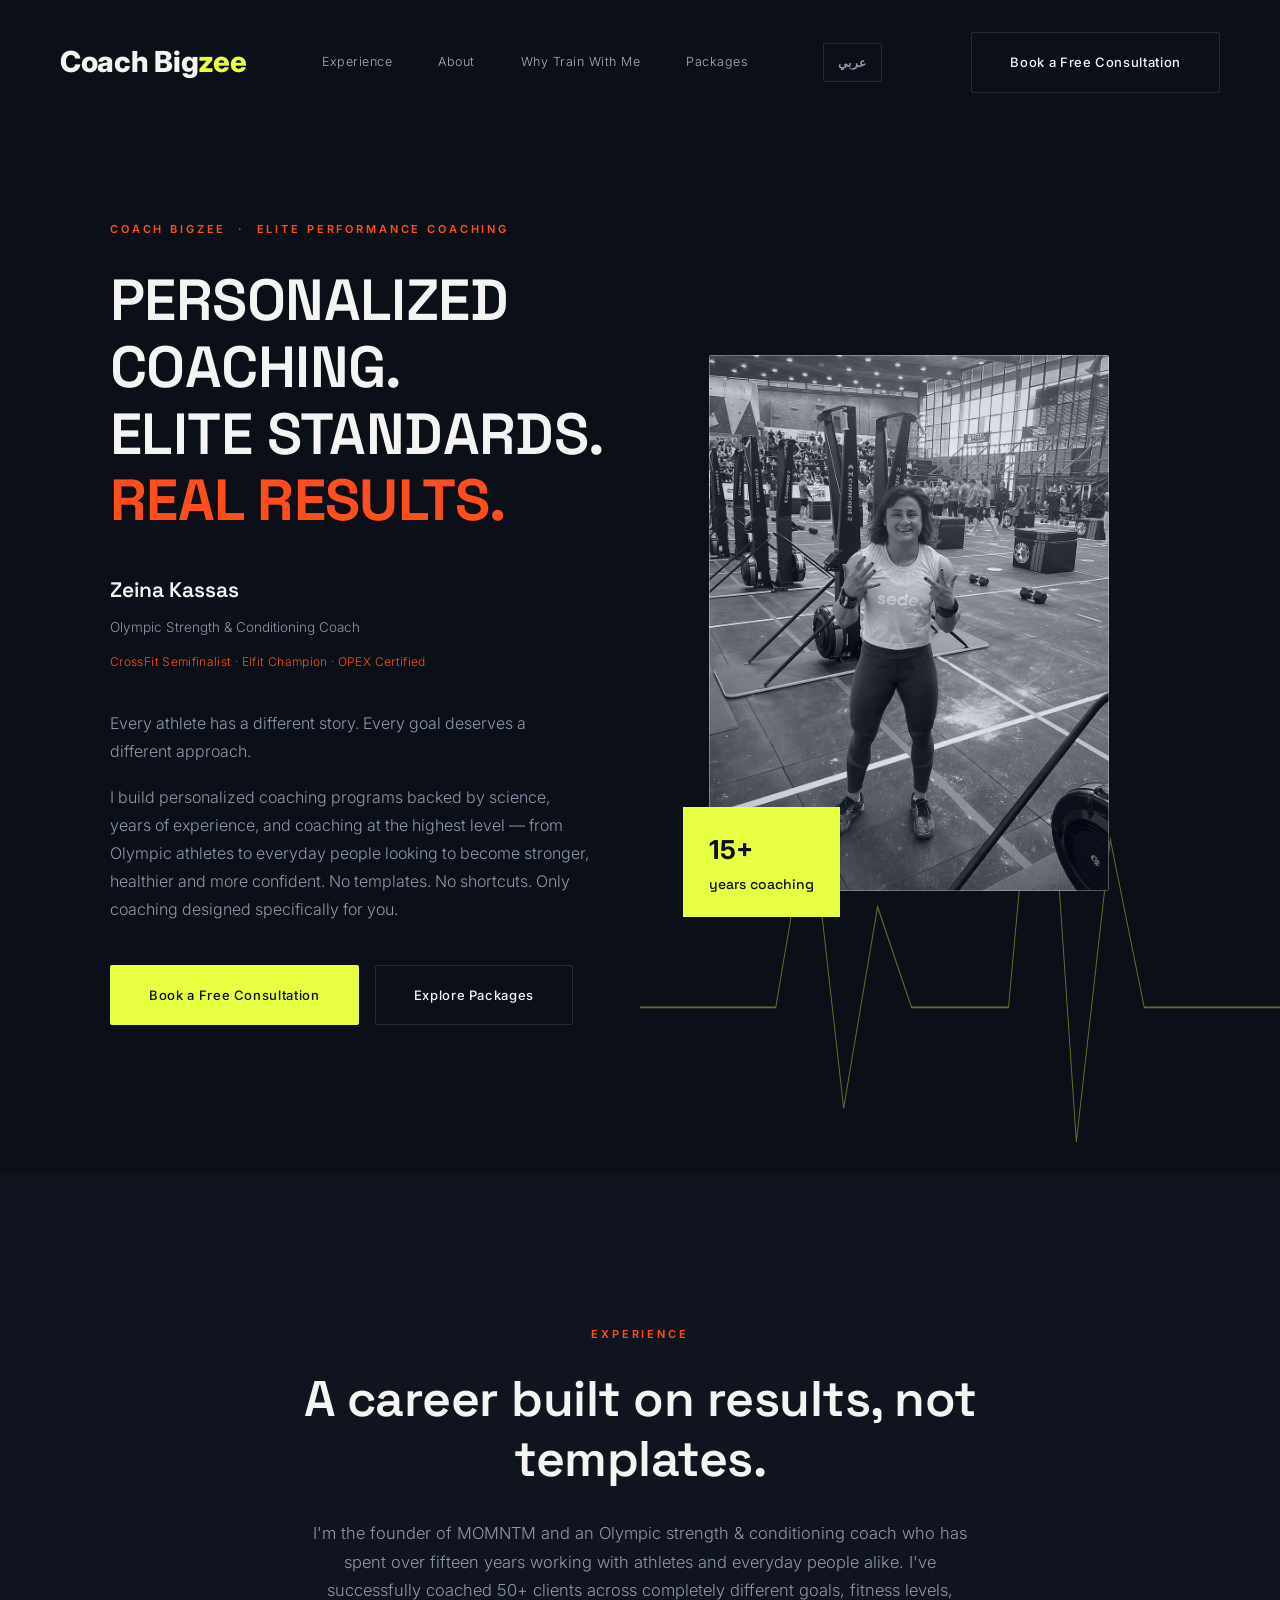
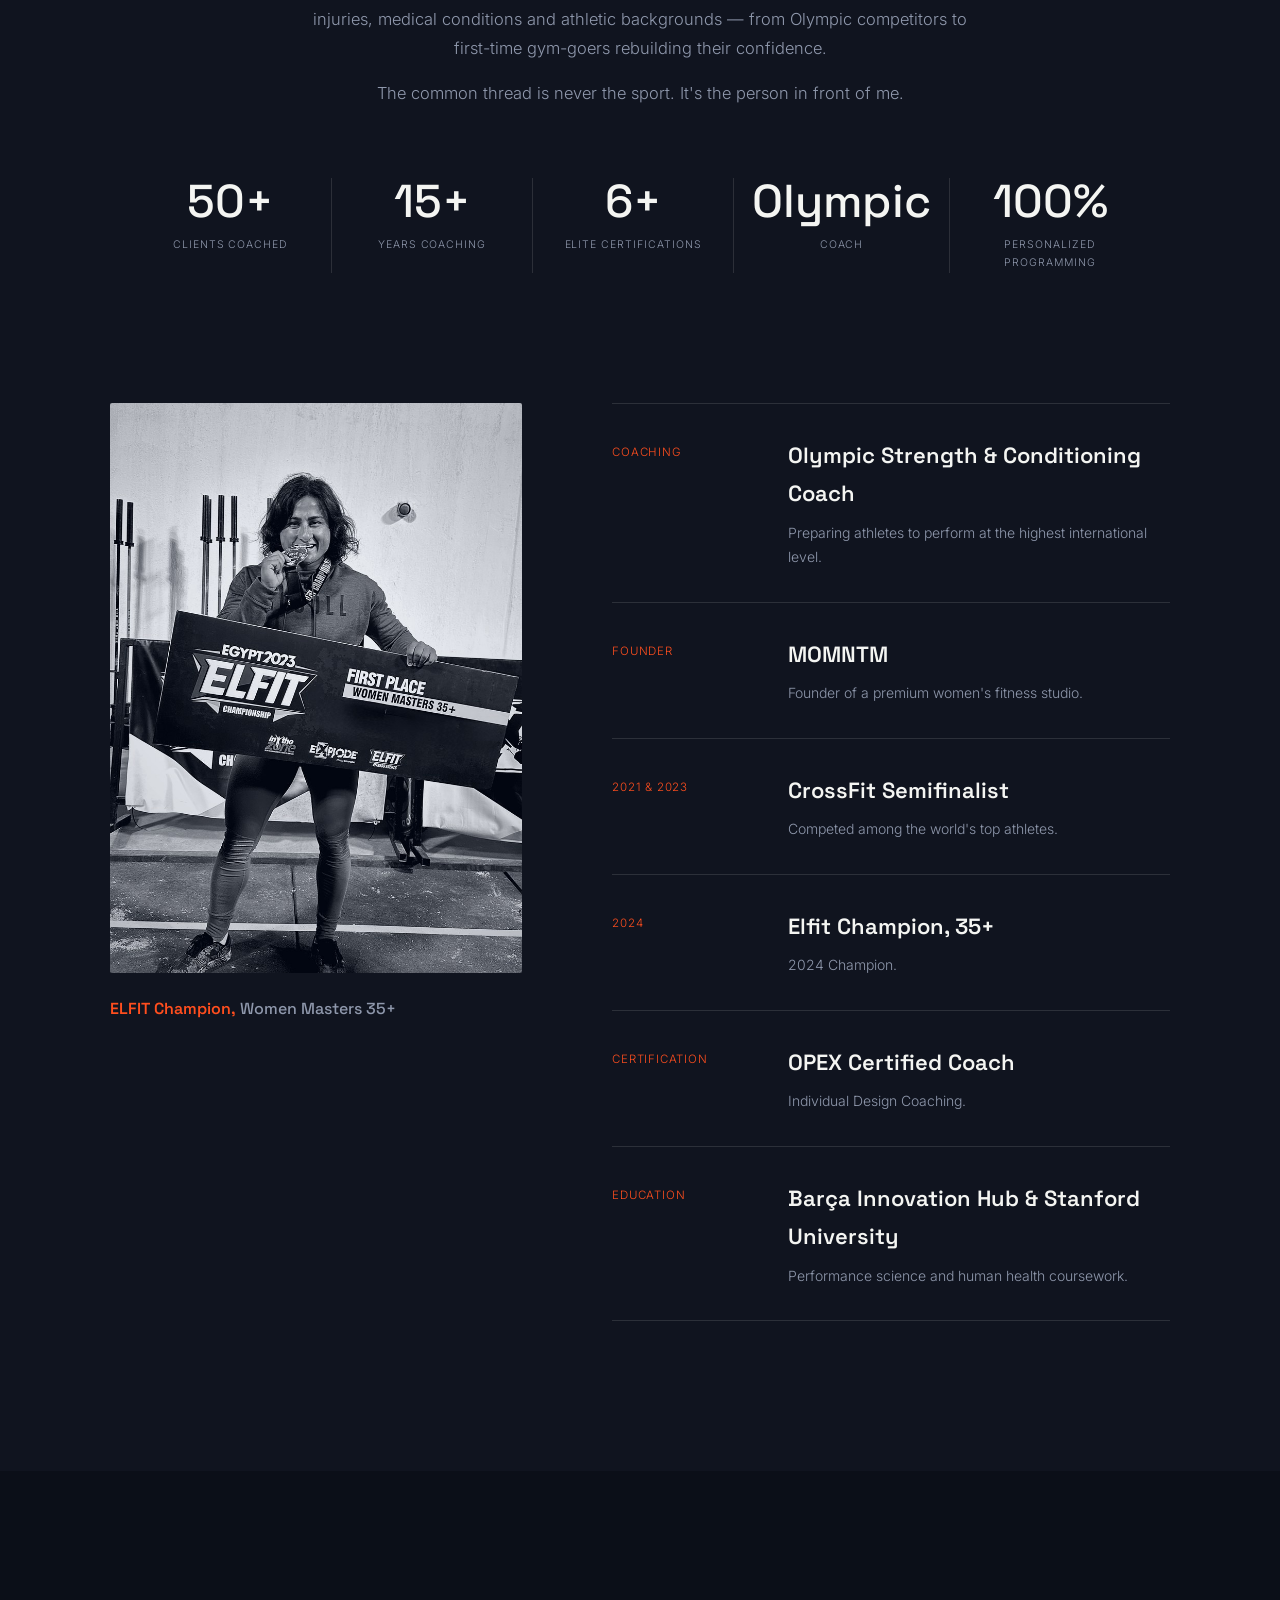
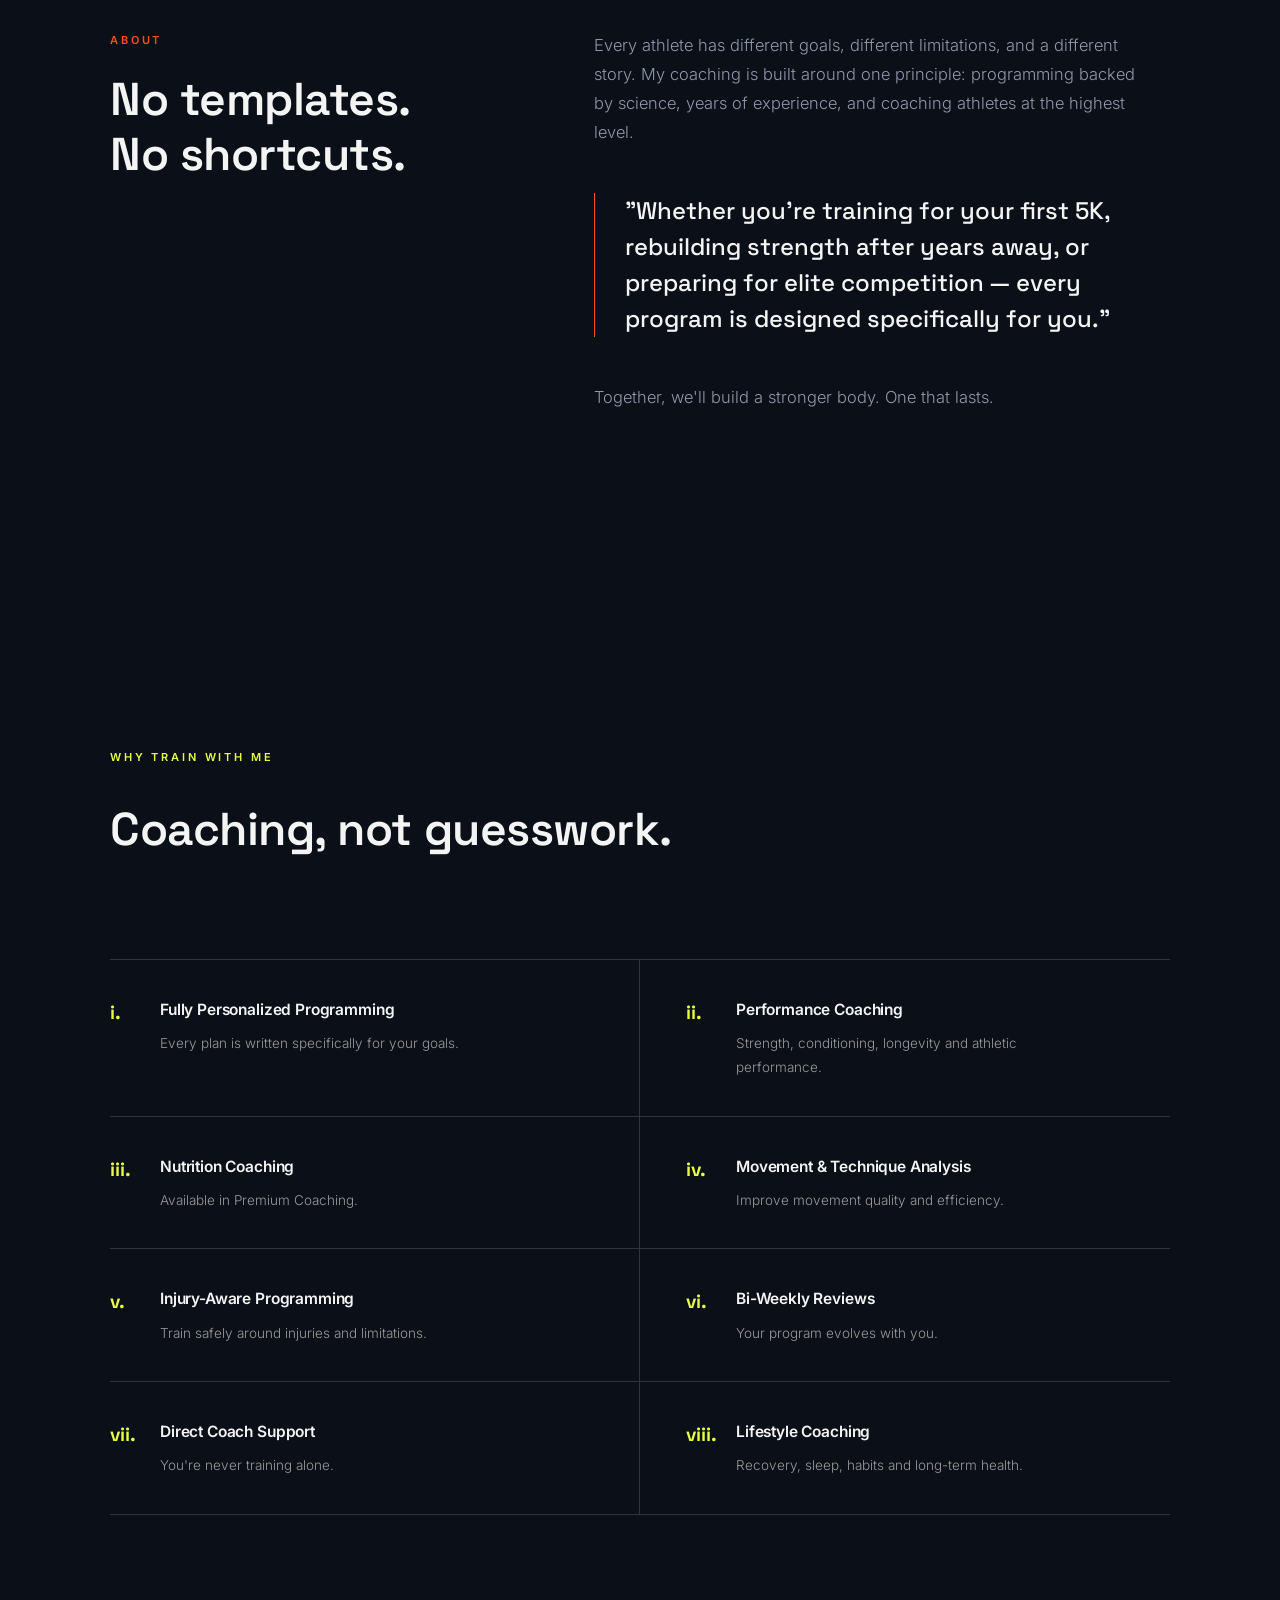
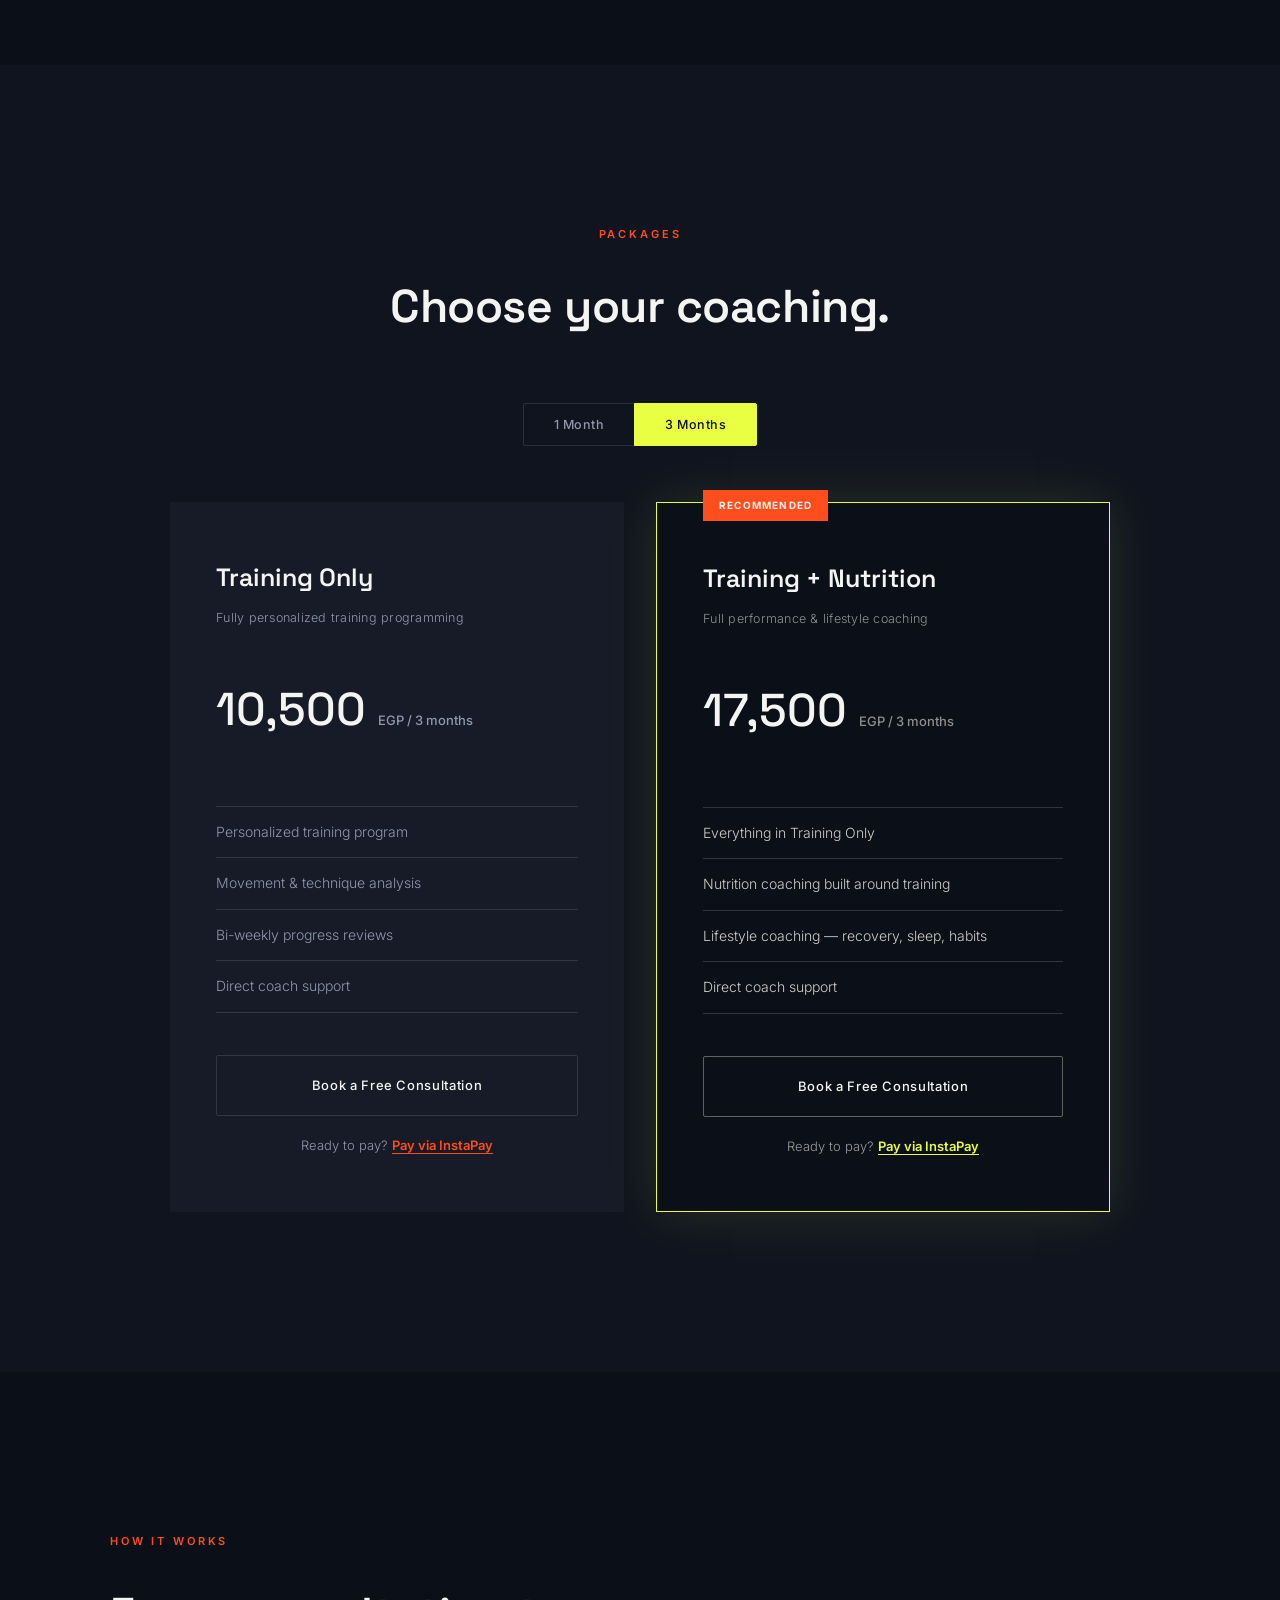
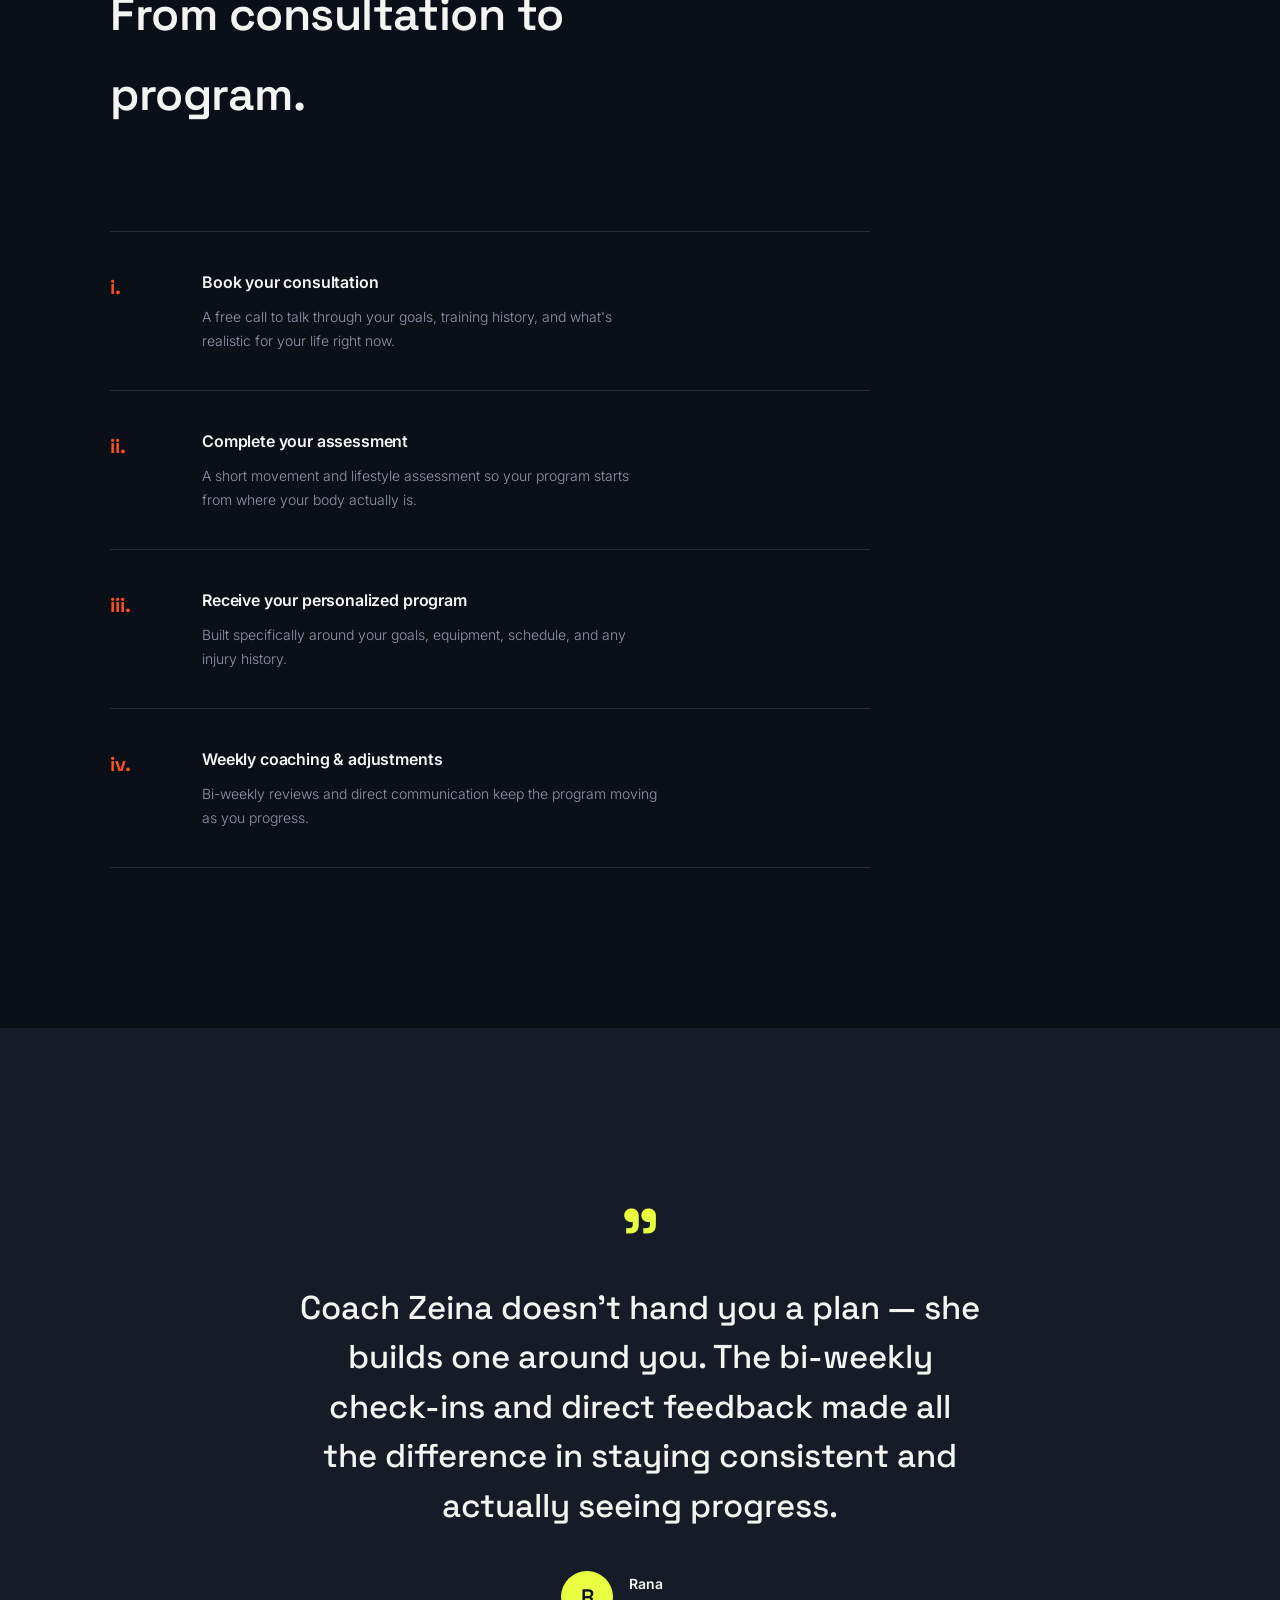
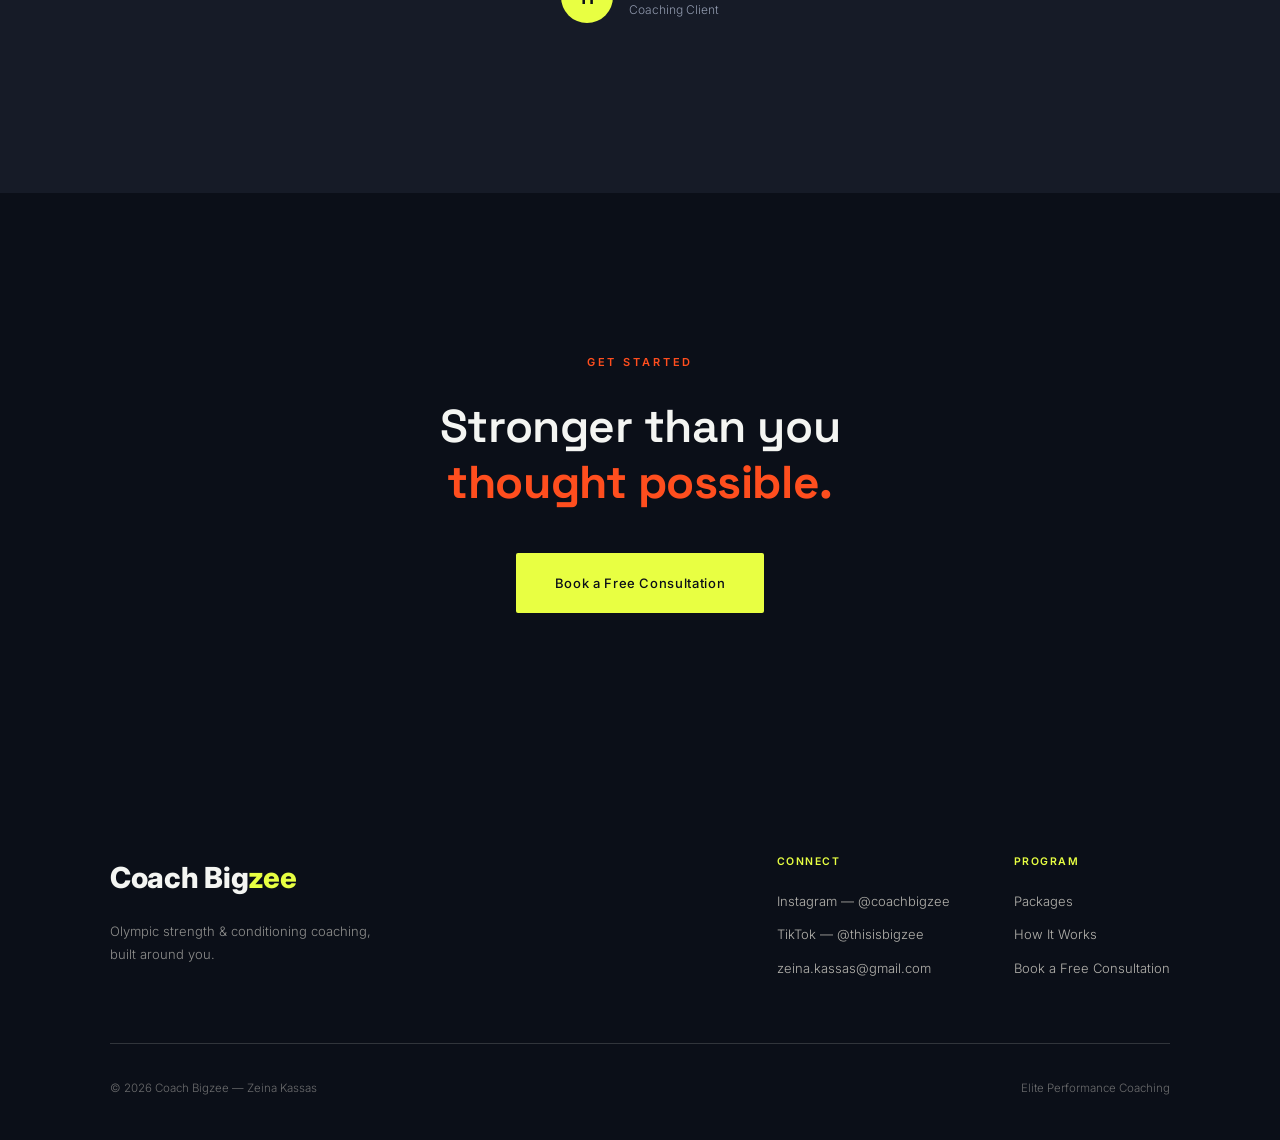
==== index.html @ 58adfe85 "Fix language switch links (EN ↔ AR) Co-Authored-By: Claude Opus 5.5 <noreply@anthropic.com> Claude-S" ====
<!DOCTYPE html>
<html lang="en">
<script>document.documentElement.classList.add('js');</script>
<head>
<meta charset="UTF-8">
<meta name="viewport" content="width=device-width, initial-scale=1.0">
<title>Zeina Kassas — Coach Bigzee | Elite Performance Coaching</title>
<link rel="preconnect" href="https://fonts.googleapis.com">
<link rel="preconnect" href="https://fonts.gstatic.com" crossorigin>
<link href="https://fonts.googleapis.com/css2?family=Space+Grotesk:wght@300;400;500;600;700&family=Inter:wght@300;400;500;600;700&display=swap" rel="stylesheet">
<style>
  :root{
    --ivory:#F4F5F2;
    --champagne:#10141F;
    --sand:#161B27;
    --espresso:#0B0F18;
    --taupe:#8F98AC;
    --gold:#FF4E1E;
    --gold-soft:#E8FF42;
    --bronze:#FF4E1E;
    --olive:#E8FF42;
    --olive-hover:#FF4E1E;
    --hairline:rgba(244,245,242,0.12);
    --hairline-on-dark:rgba(244,245,242,0.16);
    --serif:'Space Grotesk', sans-serif;
    --sans:'Inter', sans-serif;
    --max:1180px;
  }

  *{margin:0;padding:0;box-sizing:border-box;}
  html{scroll-behavior:smooth;}
  body{
    font-family:var(--sans);
    background:var(--espresso);
    color:var(--ivory);
    -webkit-font-smoothing:antialiased;
    font-weight:300;
    line-height:1.75;
    overflow-x:hidden;
    font-size:15px;
  }
  img{max-width:100%;display:block;}
  a{color:inherit;text-decoration:none;}
  .wrap{max-width:var(--max);margin:0 auto;padding:0 60px;}

  .eyebrow{
    font-family:var(--sans);
    font-size:11px;
    letter-spacing:0.26em;
    text-transform:uppercase;
    color:var(--bronze);
    font-weight:600;
  }

  h1,h2,h3{font-family:var(--serif);font-weight:600;letter-spacing:-0.01em;}

  .btn{
    display:inline-flex;
    align-items:center;
    gap:10px;
    padding:18px 38px;
    border-radius:2px;
    font-size:13px;
    letter-spacing:0.05em;
    font-weight:500;
    transition:all .35s cubic-bezier(.4,0,.2,1);
    border:1px solid transparent;
    white-space:nowrap;
  }
  .btn-primary{background:var(--olive);color:var(--espresso);}
  .btn-primary:hover{background:var(--olive-hover);color:var(--ivory);transform:translateY(-2px);}
  .btn-ghost{border-color:var(--hairline);color:var(--ivory);}
  .btn-ghost:hover{border-color:var(--gold);color:var(--gold);}
  .btn-light{border-color:rgba(252,248,237,0.35);color:var(--ivory);}
  .btn-light:hover{border-color:var(--gold-soft);color:var(--gold-soft);}

  /* ---------- NAV ---------- */
  nav{
    position:fixed;top:0;left:0;right:0;z-index:100;
    padding:32px 60px;
    display:flex;justify-content:space-between;align-items:center;
    transition:background .4s ease, padding .4s ease, box-shadow .4s ease;
  }
  nav.scrolled{
    background:rgba(11,15,24,0.92);
    backdrop-filter:blur(10px);
    padding:18px 60px;
    box-shadow:0 1px 0 var(--hairline);
  }
  .brand{font-family:var(--sans);font-size:29px;font-weight:800;letter-spacing:-0.01em;color:var(--ivory);}
  .brand em{font-style:normal;color:var(--gold-soft);}
  .nav-links{display:none;gap:46px;font-size:12.5px;letter-spacing:0.04em;}
  .nav-links a{opacity:0.7;transition:opacity .3s ease;}
  .nav-links a:hover{opacity:1;}
  @media(min-width:860px){.nav-links{display:flex;}}
  .nav-cta{display:none;}
  @media(min-width:860px){.nav-cta{display:inline-flex;}}
  .nav-cta-mobile{display:inline-flex;padding:9px 16px;font-size:11.5px;}
  @media(min-width:860px){.nav-cta-mobile{display:none;}}
  .lang-switch{font-size:12px;font-weight:600;letter-spacing:0.04em;color:var(--taupe);border:1px solid var(--hairline);border-radius:2px;padding:8px 14px;margin-inline-end:14px;transition:all .3s ease;}
  .lang-switch:hover{color:var(--gold);border-color:var(--gold);}

  /* ---------- HERO ---------- */
  .hero{position:relative;padding:220px 0 150px;overflow:hidden;}
  .hero .wrap{display:grid;grid-template-columns:1.05fr 0.95fr;gap:90px;align-items:center;}
  .pulse-line{position:absolute;top:0;right:0;width:50%;height:100%;pointer-events:none;opacity:0.4;z-index:0;}
  .pulse-line path{stroke:var(--gold-soft);stroke-width:1;fill:none;stroke-dasharray:2400;stroke-dashoffset:2400;animation:draw 3.4s cubic-bezier(.22,.61,.36,1) .3s forwards;}
  @keyframes draw{to{stroke-dashoffset:0;}}

  .hero-copy{position:relative;z-index:1;}
  .hero-copy .eyebrow{margin-bottom:28px;display:block;}
  .hero-copy h1{font-size:clamp(36px,4.6vw,58px);line-height:1.15;color:var(--ivory);margin-bottom:38px;font-weight:600;letter-spacing:-0.01em;}
  .hero-copy h1 em{font-style:normal;font-weight:700;color:var(--bronze);}
  .hero-name{margin-bottom:34px;}
  .hero-name .n{font-family:var(--serif);font-style:normal;font-weight:600;font-size:21px;color:var(--ivory);display:block;margin-bottom:7px;}
  .hero-name .t{font-size:13.5px;color:var(--taupe);display:block;margin-bottom:9px;}
  .hero-name .c{font-size:12px;color:var(--bronze);letter-spacing:0.03em;}
  .hero-copy p.lede{font-size:16px;color:var(--taupe);max-width:480px;margin-bottom:18px;font-weight:300;}
  .hero-copy p.lede.tight{margin-bottom:42px;}
  .hero-cta{display:flex;gap:16px;flex-wrap:wrap;margin-top:8px;}

  .hero-photo{position:relative;z-index:1;justify-self:center;}
  .hero-photo .frame{position:relative;width:min(100%,400px);aspect-ratio:900/1206;overflow:hidden;border-radius:2px;}
  .hero-photo img{width:100%;height:100%;object-fit:cover;}
  .hero-photo .frame::after{content:'';position:absolute;inset:0;box-shadow:inset 0 0 0 1px rgba(252,248,237,0.3);}
  .hero-photo .tag{position:absolute;bottom:-26px;left:-26px;background:var(--gold-soft);color:var(--espresso);padding:20px 26px;font-family:var(--serif);font-style:normal;font-weight:500;font-size:14px;}
  .hero-photo .tag b{font-style:normal;color:var(--espresso);font-family:var(--sans);font-weight:700;display:block;font-size:26px;}

  /* ---------- EXPERIENCE (narrative + stats + photo + timeline) ---------- */
  .experience{padding:150px 0;background:var(--champagne);}
  .experience .head{max-width:760px;margin:0 auto 70px;text-align:center;}
  .experience .eyebrow{display:block;margin-bottom:24px;}
  .experience h2{font-size:clamp(32px,4vw,50px);line-height:1.2;margin-bottom:30px;}
  .experience .lead-copy{font-size:16.5px;color:var(--taupe);max-width:660px;margin:0 auto 16px;}

  .stat-row{display:grid;grid-template-columns:repeat(5,1fr);gap:0;max-width:1020px;margin:70px auto 0;}
  .stat{text-align:center;padding:0 18px;border-left:1px solid var(--hairline);}
  .stat:first-child{border-left:none;}
  .stat .num{font-family:var(--serif);font-size:clamp(34px,3.6vw,48px);color:var(--ivory);font-weight:500;line-height:1;margin-bottom:12px;}
  .stat .lbl{font-size:10.5px;letter-spacing:0.09em;text-transform:uppercase;color:var(--taupe);}

  .exp-split{display:grid;grid-template-columns:0.85fr 1.15fr;gap:90px;align-items:start;margin-top:130px;}
  .exp-photo{position:relative;}
  .exp-photo .frame{width:100%;aspect-ratio:535/740;overflow:hidden;border-radius:2px;}
  .exp-photo img{width:100%;height:100%;object-fit:cover;}
  .exp-photo .cap{margin-top:22px;font-family:var(--serif);font-style:normal;font-weight:500;font-size:16px;color:var(--taupe);}
  .exp-photo .cap b{font-style:normal;color:var(--bronze);font-weight:600;}

  .timeline{}
  .t-row{display:grid;grid-template-columns:140px 1fr;gap:36px;padding:32px 0;border-top:1px solid var(--hairline);}
  .timeline .t-row:last-child{border-bottom:1px solid var(--hairline);}
  .t-row .t-meta{font-size:11.5px;letter-spacing:0.07em;text-transform:uppercase;color:var(--bronze);padding-top:6px;}
  .t-row .t-title{font-family:var(--serif);font-size:22px;font-style:normal;font-weight:600;color:var(--ivory);margin-bottom:8px;}
  .t-row .t-desc{font-size:14px;color:var(--taupe);max-width:400px;}

  /* ---------- ABOUT ---------- */
  .about{padding:160px 0;}
  .about .wrap{display:grid;grid-template-columns:0.8fr 1.2fr;gap:100px;align-items:start;}
  .about .label-col .eyebrow{display:block;margin-bottom:22px;}
  .about .label-col h2{font-size:clamp(32px,3.8vw,46px);line-height:1.18;}
  .about-copy p{font-size:16.5px;color:var(--taupe);margin-bottom:26px;max-width:560px;font-weight:300;}
  .about-copy .principle{font-family:var(--serif);font-style:normal;font-weight:500;font-size:24px;color:var(--ivory);border-left:1px solid var(--gold);padding-left:30px;margin:46px 0;max-width:520px;line-height:1.5;}

  /* ---------- WHY TRAIN WITH ME ---------- */
  .benefits{padding:150px 0;background:var(--espresso);color:var(--ivory);}
  .benefits .head{max-width:660px;margin-bottom:90px;}
  .benefits .eyebrow{color:var(--gold-soft);display:block;margin-bottom:22px;}
  .benefits h2{font-size:clamp(32px,3.8vw,46px);color:var(--ivory);}
  .b-list{display:grid;grid-template-columns:repeat(2,1fr);}
  .b-item{padding:36px 46px 36px 0;border-top:1px solid var(--hairline-on-dark);display:grid;grid-template-columns:44px 1fr;gap:6px;}
  .b-list .b-item:nth-child(odd){border-right:1px solid var(--hairline-on-dark);padding-left:0;}
  .b-list .b-item:nth-child(even){padding-left:46px;}
  .b-list .b-item:nth-last-child(1),.b-list .b-item:nth-last-child(2){border-bottom:1px solid var(--hairline-on-dark);}
  .b-item .idx{font-family:var(--serif);font-style:normal;font-weight:700;color:var(--gold-soft);font-size:19px;}
  .b-item h3{font-family:var(--sans);font-weight:600;font-size:15.5px;margin-bottom:9px;color:var(--ivory);}
  .b-item p{font-size:13.5px;color:rgba(252,248,237,0.6);max-width:340px;font-weight:300;}

  /* ---------- PACKAGES ---------- */
  .packages{padding:160px 0;background:var(--champagne);}
  .packages .head{text-align:center;max-width:640px;margin:0 auto 56px;}
  .packages .eyebrow{display:block;margin-bottom:22px;}
  .packages h2{font-size:clamp(32px,3.8vw,46px);}

  .price-toggle{display:flex;justify-content:center;gap:0;margin-bottom:56px;}
  .price-toggle .t-btn{
    font-family:var(--sans);font-size:12.5px;letter-spacing:0.04em;font-weight:500;
    padding:13px 30px;border:1px solid var(--hairline);background:transparent;color:var(--taupe);
    cursor:pointer;transition:all .3s ease;
  }
  .price-toggle .t-btn:first-child{border-radius:2px 0 0 2px;border-right:none;}
  .price-toggle .t-btn:last-child{border-radius:0 2px 2px 0;}
  .price-toggle .t-btn.active{background:var(--gold-soft);color:var(--espresso);border-color:var(--gold-soft);}


  .price-grid{display:grid;grid-template-columns:1fr 1fr;gap:32px;max-width:940px;margin:0 auto;}
  .price-card{background:var(--sand);padding:54px 46px;position:relative;}
  .price-card.highlight{background:var(--espresso);color:var(--ivory);border:1px solid var(--gold-soft);box-shadow:0 0 50px rgba(232,255,66,0.12);}
  .price-card .tag-pill{position:absolute;top:-13px;left:46px;background:var(--bronze);color:var(--ivory);font-size:10px;letter-spacing:0.12em;text-transform:uppercase;padding:7px 16px;font-weight:700;}
  .price-card .p-name{font-family:var(--serif);font-size:25px;font-style:normal;font-weight:600;margin-bottom:8px;}
  .price-card .p-sub{font-size:12.5px;color:var(--taupe);margin-bottom:40px;letter-spacing:0.02em;}
  .price-card.highlight .p-sub{color:rgba(252,248,237,0.55);}
  .price-card .p-price{font-family:var(--serif);font-size:46px;margin-bottom:2px;font-weight:500;}
  .price-card .p-price .unit{font-size:13px;font-family:var(--sans);color:var(--taupe);}
  .price-card.highlight .p-price .unit{color:rgba(252,248,237,0.55);}
  .price-card .p-alt{font-size:12px;color:var(--taupe);margin-bottom:38px;min-height:16px;}
  .price-card.highlight .p-alt{color:rgba(252,248,237,0.55);}
  .price-card ul{list-style:none;margin-bottom:42px;}
  .price-card li{font-size:14px;padding:13px 0;border-top:1px solid var(--hairline);color:var(--taupe);font-weight:300;}
  .price-card.highlight li{border-top:1px solid var(--hairline-on-dark);color:rgba(252,248,237,0.82);}
  .price-card li:last-child{border-bottom:1px solid var(--hairline);}
  .price-card.highlight li:last-child{border-bottom:1px solid var(--hairline-on-dark);}
  .price-card .btn{width:100%;justify-content:center;}
  .pay-link{display:block;text-align:center;margin-top:18px;font-size:13px;color:var(--taupe);}
  .pay-link:hover{color:var(--gold);}
  .pay-link .pay-method{color:var(--gold);font-weight:600;text-decoration:underline;text-underline-offset:3px;}
  .price-card.highlight .pay-link{color:rgba(252,248,237,0.6);}
  .price-card.highlight .pay-link .pay-method{color:var(--gold-soft);}

  /* ---------- PROCESS ---------- */
  .process{padding:160px 0;}
  .process .head{max-width:640px;margin-bottom:96px;}
  .process .eyebrow{display:block;margin-bottom:22px;}
  .process h2{font-size:clamp(32px,3.8vw,46px);}
  .steps{max-width:760px;}
  .step{display:grid;grid-template-columns:60px 1fr;gap:32px;padding:36px 0;border-top:1px solid var(--hairline);}
  .steps .step:last-child{border-bottom:1px solid var(--hairline);}
  .step .num{font-family:var(--serif);font-style:normal;font-weight:700;color:var(--bronze);font-size:20px;padding-top:2px;}
  .step .s-copy h3{font-family:var(--sans);font-weight:600;font-size:16px;margin-bottom:9px;}
  .step .s-copy p{font-size:14px;color:var(--taupe);max-width:460px;font-weight:300;}

  /* ---------- TESTIMONIAL ---------- */
  .testimonial{padding:170px 0;background:var(--sand);text-align:center;}
  .testimonial .wrap{max-width:800px;}
  .quote-mark{font-family:var(--serif);font-style:normal;font-weight:700;font-size:78px;color:var(--gold-soft);line-height:1;margin-bottom:8px;}
  .testimonial blockquote{font-family:var(--serif);font-style:normal;font-weight:500;font-size:clamp(23px,3.1vw,33px);line-height:1.5;color:var(--ivory);margin-bottom:40px;}
  .t-attrib{display:flex;align-items:center;justify-content:center;gap:16px;}
  .t-attrib img{width:52px;height:52px;border-radius:50%;object-fit:cover;}
  .t-avatar{width:52px;height:52px;border-radius:50%;background:var(--gold-soft);color:var(--espresso);display:flex;align-items:center;justify-content:center;font-family:var(--serif);font-style:normal;font-weight:600;font-size:21px;flex-shrink:0;}
  .t-attrib .who{text-align:left;}
  .t-attrib .who b{display:block;font-size:14px;font-weight:600;}
  .t-attrib .who span{font-size:12px;color:var(--taupe);}

  /* ---------- CLOSING CTA ---------- */
  .closing{padding:160px 0;text-align:center;}
  .closing .wrap{max-width:640px;}
  .closing .eyebrow{display:block;margin-bottom:26px;}
  .closing h2{font-size:clamp(30px,4.2vw,46px);margin-bottom:42px;line-height:1.22;}
  .closing h2 em{font-style:normal;font-weight:700;color:var(--bronze);}

  /* ---------- FOOTER ---------- */
  footer{background:var(--espresso);color:var(--ivory);padding:80px 0 42px;}
  .footer-top{display:flex;justify-content:space-between;align-items:flex-start;flex-wrap:wrap;gap:46px;padding-bottom:52px;border-bottom:1px solid var(--hairline-on-dark);margin-bottom:34px;}
  .footer-brand .brand{color:var(--ivory);margin-bottom:16px;}
  .footer-brand p{font-size:13px;color:rgba(252,248,237,0.55);max-width:280px;}
  .footer-links{display:flex;gap:64px;flex-wrap:wrap;}
  .footer-col h4{font-size:10.5px;letter-spacing:0.14em;text-transform:uppercase;color:var(--gold-soft);margin-bottom:18px;font-weight:600;}
  .footer-col a,.footer-col span{display:block;font-size:13px;color:rgba(252,248,237,0.7);margin-bottom:11px;}
  .footer-col a:hover{color:var(--ivory);}
  .footer-bottom{display:flex;justify-content:space-between;flex-wrap:wrap;gap:12px;font-size:11.5px;color:rgba(252,248,237,0.4);}

  /* ---------- REVEAL ---------- */
  .reveal{transition:opacity .8s ease, transform .8s ease;}
  .js .reveal{opacity:0;transform:translateY(24px);}
  .reveal.in{opacity:1;transform:translateY(0);}

  @media(prefers-reduced-motion:reduce){
    .js .reveal{opacity:1;transform:none;}
    .pulse-line path{animation:none;stroke-dashoffset:0;}
    html{scroll-behavior:auto;}
  }

  /* ---------- RESPONSIVE ---------- */
  @media(max-width:980px){
    .about .wrap{grid-template-columns:1fr;gap:60px;}
    .hero .wrap{grid-template-columns:1fr;}
    .hero-photo{order:-1;margin-bottom:26px;}
    .hero-photo .frame{width:min(72vw,340px);margin:0 auto;}
    .stat-row{grid-template-columns:repeat(2,1fr);gap:40px 0;}
    .stat{border-left:none;padding:0;}
    .exp-split{grid-template-columns:1fr;gap:56px;margin-top:90px;}
    .exp-photo .frame{max-width:400px;margin:0 auto;}
    .exp-photo .cap{text-align:center;}
    .b-list{grid-template-columns:1fr;}
    .b-list .b-item{border-right:none !important;padding-left:0 !important;}
    .t-row{grid-template-columns:1fr;gap:10px;}
    .price-grid{grid-template-columns:1fr;}
  }
  @media(max-width:640px){
    .wrap{padding:0 26px;}
    nav{padding:22px 26px;}
    nav.scrolled{padding:16px 26px;}
    .hero{padding:140px 0 64px;}
    .stat-row{grid-template-columns:1fr 1fr;margin-top:44px;}
    .footer-top{flex-direction:column;}
    .footer-links{gap:40px;}
    .price-toggle .t-btn{padding:12px 22px;font-size:11.5px;}

    /* tighten oversized section spacing on mobile */
    .experience{padding:64px 0;}
    .experience .head{margin-bottom:36px;}
    .exp-split{margin-top:48px;}
    .about{padding:70px 0;}
    .benefits{padding:64px 0;}
    .benefits .head{margin-bottom:44px;}
    .packages{padding:70px 0;}
    .packages .head{margin-bottom:32px;}
    .process{padding:70px 0;}
    .process .head{margin-bottom:44px;}
    .testimonial{padding:76px 0;}
    .closing{padding:76px 0;}
    footer{padding:56px 0 32px;}
  }
</style>
</head>
<body>

<nav id="nav">
  <a class="brand" href="#top">Coach Big<em>zee</em></a>
  <div class="nav-links">
    <a href="#experience">Experience</a>
    <a href="#about">About</a>
    <a href="#why">Why Train With Me</a>
    <a href="#packages">Packages</a>
  </div>
  <a class="lang-switch" href="ar.html">عربي</a>
  <a class="btn btn-primary nav-cta-mobile" href="https://cal.imeetify.com/coachbigzee/strategy-session" target="_blank" rel="noopener">Book</a>
  <a class="btn btn-ghost nav-cta" href="https://cal.imeetify.com/coachbigzee/strategy-session" target="_blank" rel="noopener">Book a Free Consultation</a>
</nav>

<div id="top"></div>

<!-- ============ HERO ============ -->
<section class="hero">
  <svg class="pulse-line" viewBox="0 0 660 700" preserveAspectRatio="none" aria-hidden="true">
    <path d="M -20 600 L 140 600 L 175 480 L 210 660 L 245 540 L 280 600 L 380 600 L 415 380 L 450 680 L 485 500 L 520 600 L 680 600" />
  </svg>
  <div class="wrap">
    <div class="hero-copy">
      <span class="eyebrow">Coach Bigzee &nbsp;·&nbsp; Elite Performance Coaching</span>
      <h1>PERSONALIZED COACHING.<br>ELITE STANDARDS.<br><em>REAL RESULTS.</em></h1>
      <div class="hero-name">
        <span class="n">Zeina Kassas</span>
        <span class="t">Olympic Strength &amp; Conditioning Coach</span>
        <span class="c">CrossFit Semifinalist · Elfit Champion · OPEX Certified</span>
      </div>
      <p class="lede">Every athlete has a different story. Every goal deserves a different approach.</p>
      <p class="lede tight">I build personalized coaching programs backed by science, years of experience, and coaching at the highest level — from Olympic athletes to everyday people looking to become stronger, healthier and more confident. No templates. No shortcuts. Only coaching designed specifically for you.</p>
      <div class="hero-cta">
        <a class="btn btn-primary" href="https://cal.imeetify.com/coachbigzee/strategy-session" target="_blank" rel="noopener">Book a Free Consultation</a>
        <a class="btn btn-ghost" href="#packages">Explore Packages</a>
      </div>
    </div>
    <div class="hero-photo">
      <div class="frame">
        <img src="[data-uri]" alt="Zeina Kassas competing at the Rebel Renegade Games">
      </div>
      <div class="tag"><b>15+</b>years coaching</div>
    </div>
  </div>
</section>

<!-- ============ EXPERIENCE ============ -->
<section class="experience" id="experience">
  <div class="wrap">
    <div class="head reveal">
      <span class="eyebrow">Experience</span>
      <h2>A career built on results, not templates.</h2>
      <p class="lead-copy">I'm the founder of MOMNTM and an Olympic strength &amp; conditioning coach who has spent over fifteen years working with athletes and everyday people alike. I've successfully coached 50+ clients across completely different goals, fitness levels, injuries, medical conditions and athletic backgrounds — from Olympic competitors to first-time gym-goers rebuilding their confidence.</p>
      <p class="lead-copy">The common thread is never the sport. It's the person in front of me.</p>
    </div>

    <div class="stat-row reveal">
      <div class="stat"><div class="num">50+</div><div class="lbl">Clients Coached</div></div>
      <div class="stat"><div class="num">15+</div><div class="lbl">Years Coaching</div></div>
      <div class="stat"><div class="num">6+</div><div class="lbl">Elite Certifications</div></div>
      <div class="stat"><div class="num">Olympic</div><div class="lbl">Coach</div></div>
      <div class="stat"><div class="num">100%</div><div class="lbl">Personalized Programming</div></div>
    </div>

    <div class="exp-split">
      <div class="exp-photo reveal">
        <div class="frame">
          <img src="[data-uri]" alt="Zeina Kassas, First Place ELFIT Championship 2023">
        </div>
        <div class="cap"><b>ELFIT Champion,</b> Women Masters 35+</div>
      </div>
      <div class="timeline reveal">
        <div class="t-row">
          <div class="t-meta">Coaching</div>
          <div><div class="t-title">Olympic Strength &amp; Conditioning Coach</div><div class="t-desc">Preparing athletes to perform at the highest international level.</div></div>
        </div>
        <div class="t-row">
          <div class="t-meta">Founder</div>
          <div><div class="t-title">MOMNTM</div><div class="t-desc">Founder of a premium women's fitness studio.</div></div>
        </div>
        <div class="t-row">
          <div class="t-meta">2021 &amp; 2023</div>
          <div><div class="t-title">CrossFit Semifinalist</div><div class="t-desc">Competed among the world's top athletes.</div></div>
        </div>
        <div class="t-row">
          <div class="t-meta">2024</div>
          <div><div class="t-title">Elfit Champion, 35+</div><div class="t-desc">2024 Champion.</div></div>
        </div>
        <div class="t-row">
          <div class="t-meta">Certification</div>
          <div><div class="t-title">OPEX Certified Coach</div><div class="t-desc">Individual Design Coaching.</div></div>
        </div>
        <div class="t-row">
          <div class="t-meta">Education</div>
          <div><div class="t-title">Barça Innovation Hub &amp; Stanford University</div><div class="t-desc">Performance science and human health coursework.</div></div>
        </div>
      </div>
    </div>
  </div>
</section>

<!-- ============ ABOUT ============ -->
<section class="about" id="about">
  <div class="wrap">
    <div class="label-col reveal">
      <span class="eyebrow">About</span>
      <h2>No templates.<br>No shortcuts.</h2>
    </div>
    <div class="about-copy reveal">
      <p>Every athlete has different goals, different limitations, and a different story. My coaching is built around one principle: programming backed by science, years of experience, and coaching athletes at the highest level.</p>
      <p class="principle">"Whether you're training for your first 5K, rebuilding strength after years away, or preparing for elite competition — every program is designed specifically for you."</p>
      <p>Together, we'll build a stronger body. One that lasts.</p>
    </div>
  </div>
</section>

<!-- ============ WHY TRAIN WITH ME ============ -->
<section class="benefits" id="why">
  <div class="wrap">
    <div class="head reveal">
      <span class="eyebrow">Why Train With Me</span>
      <h2>Coaching, not guesswork.</h2>
    </div>
    <div class="b-list reveal">
      <div class="b-item"><span class="idx">i.</span><div><h3>Fully Personalized Programming</h3><p>Every plan is written specifically for your goals.</p></div></div>
      <div class="b-item"><span class="idx">ii.</span><div><h3>Performance Coaching</h3><p>Strength, conditioning, longevity and athletic performance.</p></div></div>
      <div class="b-item"><span class="idx">iii.</span><div><h3>Nutrition Coaching</h3><p>Available in Premium Coaching.</p></div></div>
      <div class="b-item"><span class="idx">iv.</span><div><h3>Movement &amp; Technique Analysis</h3><p>Improve movement quality and efficiency.</p></div></div>
      <div class="b-item"><span class="idx">v.</span><div><h3>Injury-Aware Programming</h3><p>Train safely around injuries and limitations.</p></div></div>
      <div class="b-item"><span class="idx">vi.</span><div><h3>Bi-Weekly Reviews</h3><p>Your program evolves with you.</p></div></div>
      <div class="b-item"><span class="idx">vii.</span><div><h3>Direct Coach Support</h3><p>You're never training alone.</p></div></div>
      <div class="b-item"><span class="idx">viii.</span><div><h3>Lifestyle Coaching</h3><p>Recovery, sleep, habits and long-term health.</p></div></div>
    </div>
  </div>
</section>

<!-- ============ PACKAGES ============ -->
<section class="packages" id="packages">
  <div class="wrap">
    <div class="head reveal">
      <span class="eyebrow">Packages</span>
      <h2>Choose your coaching.</h2>
    </div>

    <div class="price-toggle reveal">
      <button class="t-btn" data-duration="1">1 Month</button>
      <button class="t-btn active" data-duration="3">3 Months</button>
    </div>

    <div class="price-grid reveal">
      <div class="price-card" data-m-egp="4,000" data-q-egp="10,500" data-m-usd="150" data-q-usd="350">
        <div class="p-name">Training Only</div>
        <div class="p-sub">Fully personalized training programming</div>
        <div class="p-price"><span class="amount">10,500</span> <span class="unit">EGP / 3 months</span></div>
        <div class="p-alt"></div>
        <ul>
          <li>Personalized training program</li>
          <li>Movement &amp; technique analysis</li>
          <li>Bi-weekly progress reviews</li>
          <li>Direct coach support</li>
        </ul>
        <a class="btn btn-ghost" href="https://cal.imeetify.com/coachbigzee/strategy-session" target="_blank" rel="noopener">Book a Free Consultation</a>
        <a class="pay-link" href="https://ipn.eg/S/bigzee/instapay/03EiLL" target="_blank" rel="noopener">Ready to pay? <span class="pay-method">Pay via InstaPay</span></a>
      </div>
      <div class="price-card highlight" data-m-egp="6,500" data-q-egp="17,500" data-m-usd="250" data-q-usd="600">
        <span class="tag-pill">Recommended</span>
        <div class="p-name">Training + Nutrition</div>
        <div class="p-sub">Full performance &amp; lifestyle coaching</div>
        <div class="p-price"><span class="amount">17,500</span> <span class="unit">EGP / 3 months</span></div>
        <div class="p-alt"></div>
        <ul>
          <li>Everything in Training Only</li>
          <li>Nutrition coaching built around training</li>
          <li>Lifestyle coaching — recovery, sleep, habits</li>
          <li>Direct coach support</li>
        </ul>
        <a class="btn btn-light" href="https://cal.imeetify.com/coachbigzee/strategy-session" target="_blank" rel="noopener">Book a Free Consultation</a>
        <a class="pay-link" href="https://ipn.eg/S/bigzee/instapay/03EiLL" target="_blank" rel="noopener">Ready to pay? <span class="pay-method">Pay via InstaPay</span></a>
      </div>
    </div>
  </div>
</section>

<!-- ============ PROCESS ============ -->
<section class="process" id="process">
  <div class="wrap">
    <div class="head reveal">
      <span class="eyebrow">How It Works</span>
      <h2>From consultation to program.</h2>
    </div>
    <div class="steps reveal">
      <div class="step"><div class="num">i.</div><div class="s-copy"><h3>Book your consultation</h3><p>A free call to talk through your goals, training history, and what's realistic for your life right now.</p></div></div>
      <div class="step"><div class="num">ii.</div><div class="s-copy"><h3>Complete your assessment</h3><p>A short movement and lifestyle assessment so your program starts from where your body actually is.</p></div></div>
      <div class="step"><div class="num">iii.</div><div class="s-copy"><h3>Receive your personalized program</h3><p>Built specifically around your goals, equipment, schedule, and any injury history.</p></div></div>
      <div class="step"><div class="num">iv.</div><div class="s-copy"><h3>Weekly coaching &amp; adjustments</h3><p>Bi-weekly reviews and direct communication keep the program moving as you progress.</p></div></div>
    </div>
  </div>
</section>

<!-- ============ TESTIMONIAL ============ -->
<section class="testimonial">
  <div class="wrap reveal">
    <div class="quote-mark">"</div>
    <blockquote>Coach Zeina doesn't hand you a plan — she builds one around you. The bi-weekly check-ins and direct feedback made all the difference in staying consistent and actually seeing progress.</blockquote>
    <div class="t-attrib">
      <div class="t-avatar">R</div>
      <div class="who"><b>Rana</b><span>Coaching Client</span></div>
    </div>
  </div>
</section>

<!-- ============ CLOSING CTA ============ -->
<section class="closing">
  <div class="wrap reveal">
    <span class="eyebrow">Get Started</span>
    <h2>Stronger than you<br><em>thought possible.</em></h2>
    <a class="btn btn-primary" href="https://cal.imeetify.com/coachbigzee/strategy-session" target="_blank" rel="noopener">Book a Free Consultation</a>
  </div>
</section>

<!-- ============ FOOTER ============ -->
<footer>
  <div class="wrap">
    <div class="footer-top">
      <div class="footer-brand">
        <div class="brand">Coach Big<em>zee</em></div>
        <p>Olympic strength &amp; conditioning coaching, built around you.</p>
      </div>
      <div class="footer-links">
        <div class="footer-col">
          <h4>Connect</h4>
          <a href="https://instagram.com/coachbigzee" target="_blank" rel="noopener">Instagram — @coachbigzee</a>
          <a href="https://tiktok.com/@thisisbigzee" target="_blank" rel="noopener">TikTok — @thisisbigzee</a>
          <a href="mailto:zeina.kassas@gmail.com">zeina.kassas@gmail.com</a>
        </div>
        <div class="footer-col">
          <h4>Program</h4>
          <a href="#packages">Packages</a>
          <a href="#process">How It Works</a>
          <a href="https://cal.imeetify.com/coachbigzee/strategy-session" target="_blank" rel="noopener">Book a Free Consultation</a>
        </div>
      </div>
    </div>
    <div class="footer-bottom">
      <span>© 2026 Coach Bigzee — Zeina Kassas</span>
      <span>Elite Performance Coaching</span>
    </div>
  </div>
</footer>

<script>
  const nav = document.getElementById('nav');
  window.addEventListener('scroll', () => {
    if (window.scrollY > 40) nav.classList.add('scrolled');
    else nav.classList.remove('scrolled');
  }, {passive:true});

  const reveals = document.querySelectorAll('.reveal');
  if ('IntersectionObserver' in window) {
    const io = new IntersectionObserver((entries) => {
      entries.forEach(e => {
        if (e.isIntersecting) { e.target.classList.add('in'); io.unobserve(e.target); }
      });
    }, {threshold:0.15});
    reveals.forEach(el => io.observe(el));
    setTimeout(() => reveals.forEach(el => el.classList.add('in')), 2000);
  } else {
    reveals.forEach(el => el.classList.add('in'));
  }

  // pricing: duration + currency (currency is auto-detected only, no manual switch)
  const toggleBtns = document.querySelectorAll('.price-toggle .t-btn');
  const priceCards = document.querySelectorAll('.price-card');
  const INSTAPAY_URL = 'https://ipn.eg/S/bigzee/instapay/03EiLL';
  const PAYPAL_URL = 'https://paypal.me/CoachBigZee?locale.x=en_US&country.x=EG';
  let duration = document.querySelector('.price-toggle .t-btn.active').dataset.duration;
  let currency = 'EGP';

  function renderPrices() {
    priceCards.forEach(card => {
      const amountEl = card.querySelector('.amount');
      const unitEl = card.querySelector('.unit');
      const payLink = card.querySelector('.pay-link');
      const period = duration === '1' ? 'month' : '3 months';
      if (currency === 'EGP') {
        amountEl.textContent = duration === '1' ? card.dataset.mEgp : card.dataset.qEgp;
        unitEl.textContent = 'EGP / ' + period;
        if (payLink) {
          payLink.href = INSTAPAY_URL;
          payLink.querySelector('.pay-method').textContent = 'Pay via InstaPay';
        }
      } else {
        amountEl.textContent = '$' + (duration === '1' ? card.dataset.mUsd : card.dataset.qUsd);
        unitEl.textContent = '/ ' + period;
        if (payLink) {
          payLink.href = PAYPAL_URL;
          payLink.querySelector('.pay-method').textContent = 'Pay via PayPal';
        }
      }
    });
  }

  toggleBtns.forEach(btn => {
    btn.addEventListener('click', () => {
      toggleBtns.forEach(b => b.classList.remove('active'));
      btn.classList.add('active');
      duration = btn.dataset.duration;
      renderPrices();
    });
  });

  renderPrices();

  // auto-detect currency by location (Egypt -> EGP, elsewhere -> USD).
  // Conservative by design: only switches to USD on a confident signal from
  // the location lookup. Any failure, timeout, or ambiguity stays on EGP —
  // showing a local visitor an inflated USD price by mistake is worse than
  // occasionally showing a visitor abroad the cheaper EGP price. No manual
  // switch is exposed, since EGP is intentionally priced lower than USD.
  (async function detectCurrency() {
    let detected = null;
    try {
      const controller = new AbortController();
      const timer = setTimeout(() => controller.abort(), 3000);
      const res = await fetch('https://ipwho.is/', { signal: controller.signal });
      clearTimeout(timer);
      const data = await res.json();
      if (data && data.success !== false && data.country_code) {
        detected = data.country_code === 'EG' ? 'EGP' : 'USD';
      }
    } catch (e) { /* no confident signal — stay on EGP default */ }
    if (detected && detected !== currency) {
      currency = detected;
      renderPrices();
    }
  })();
</script>

</body>
</html>
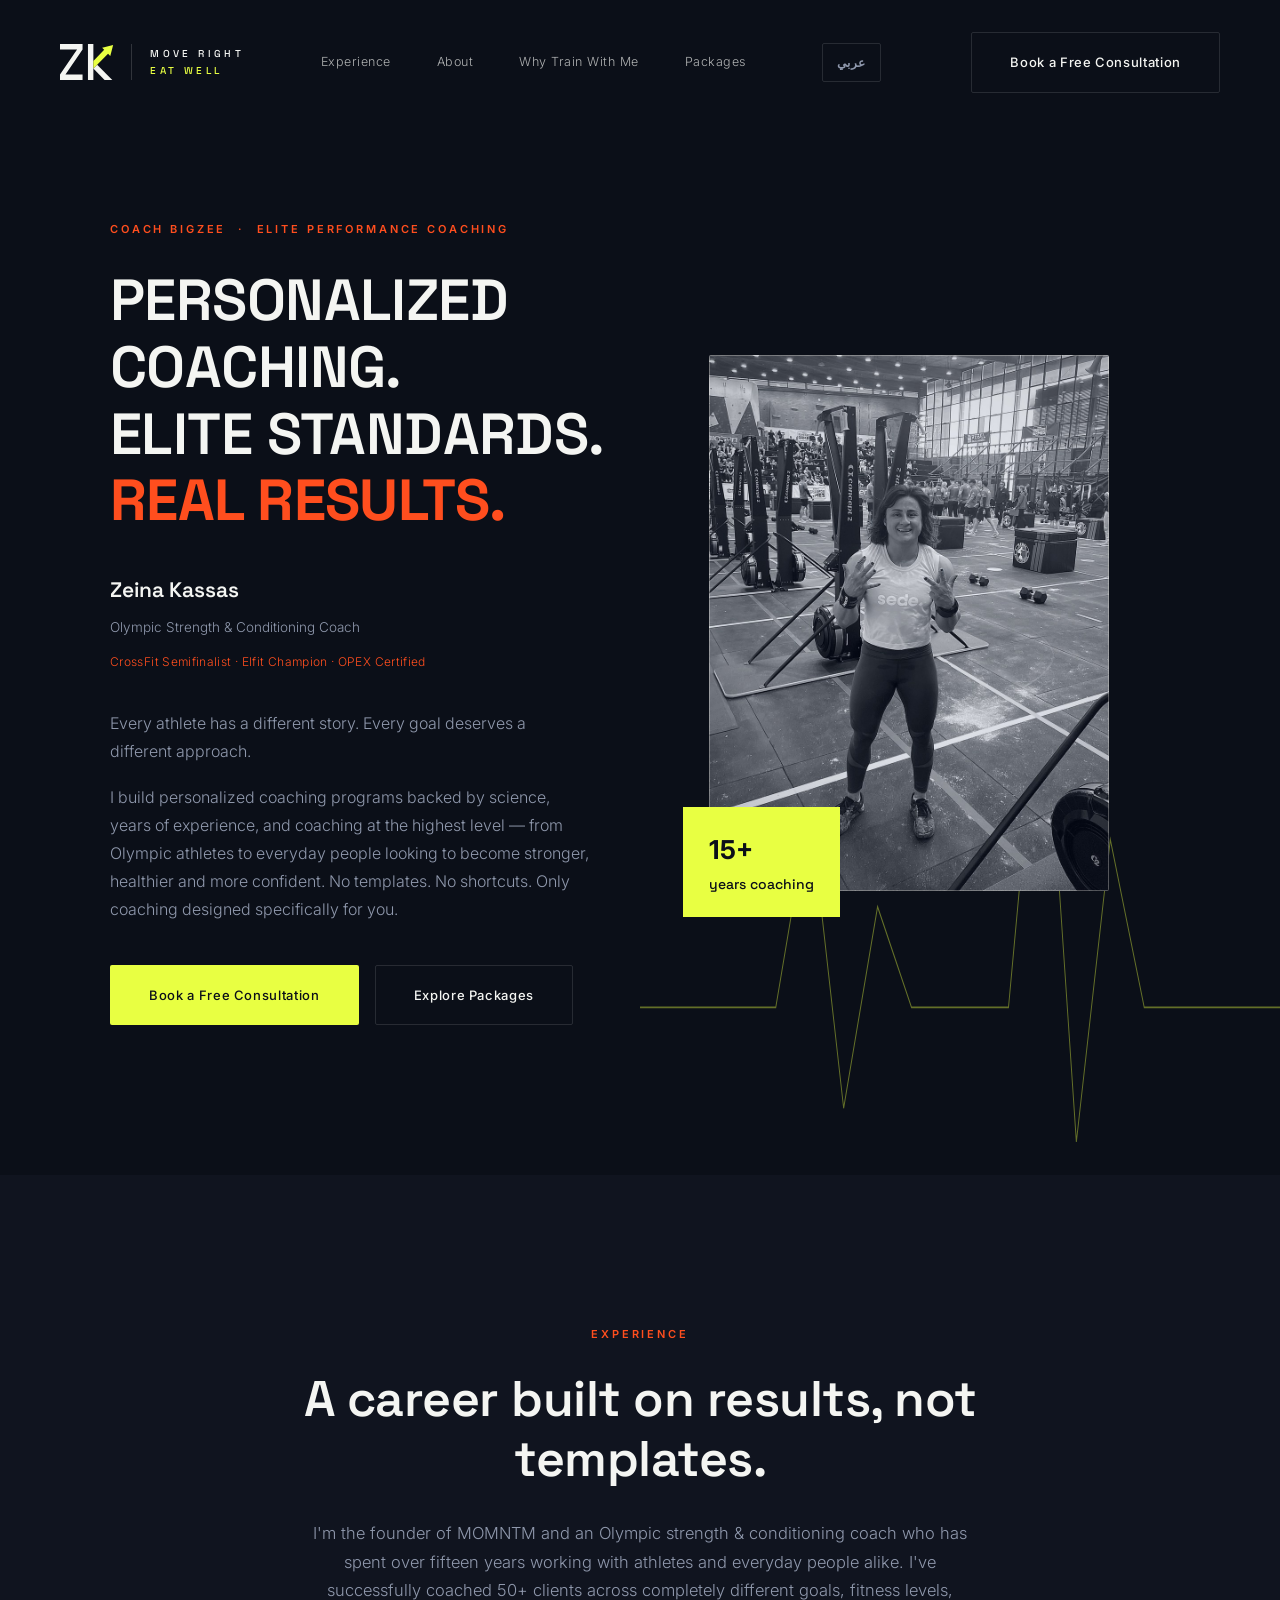
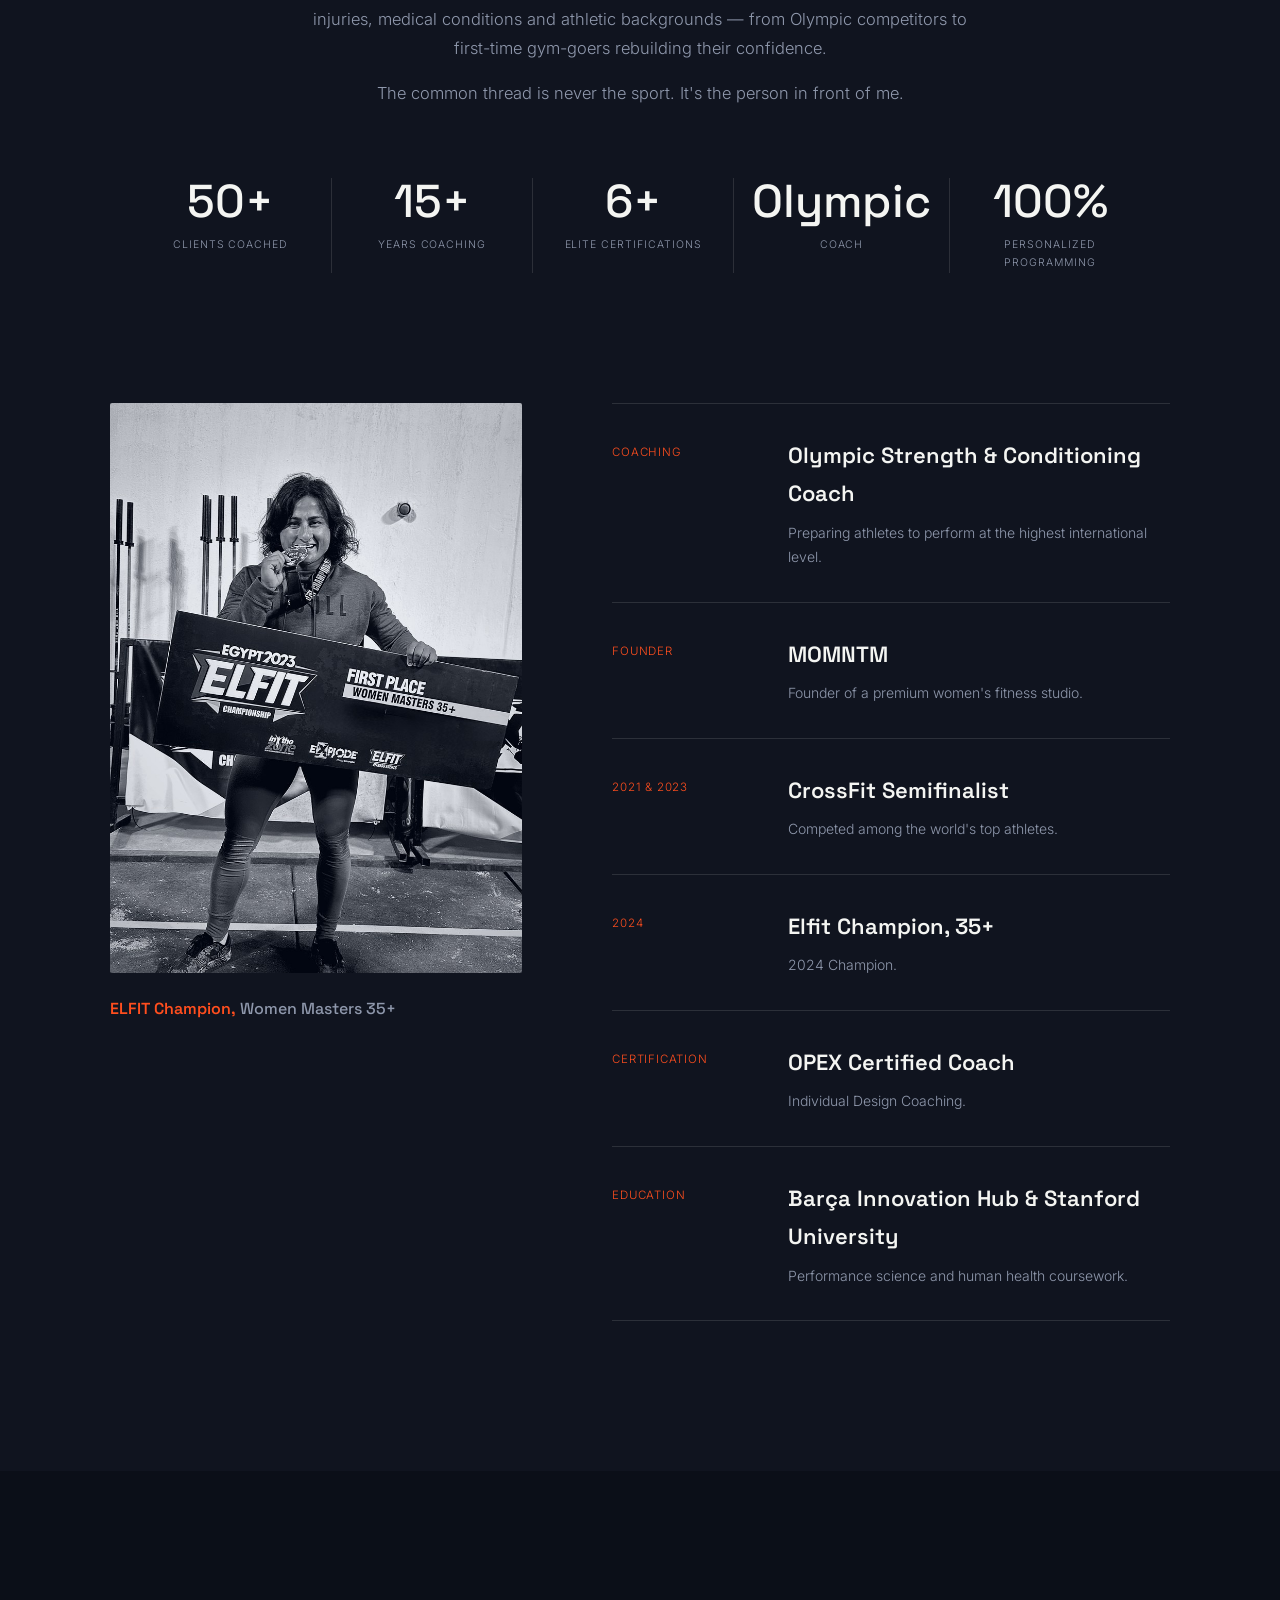
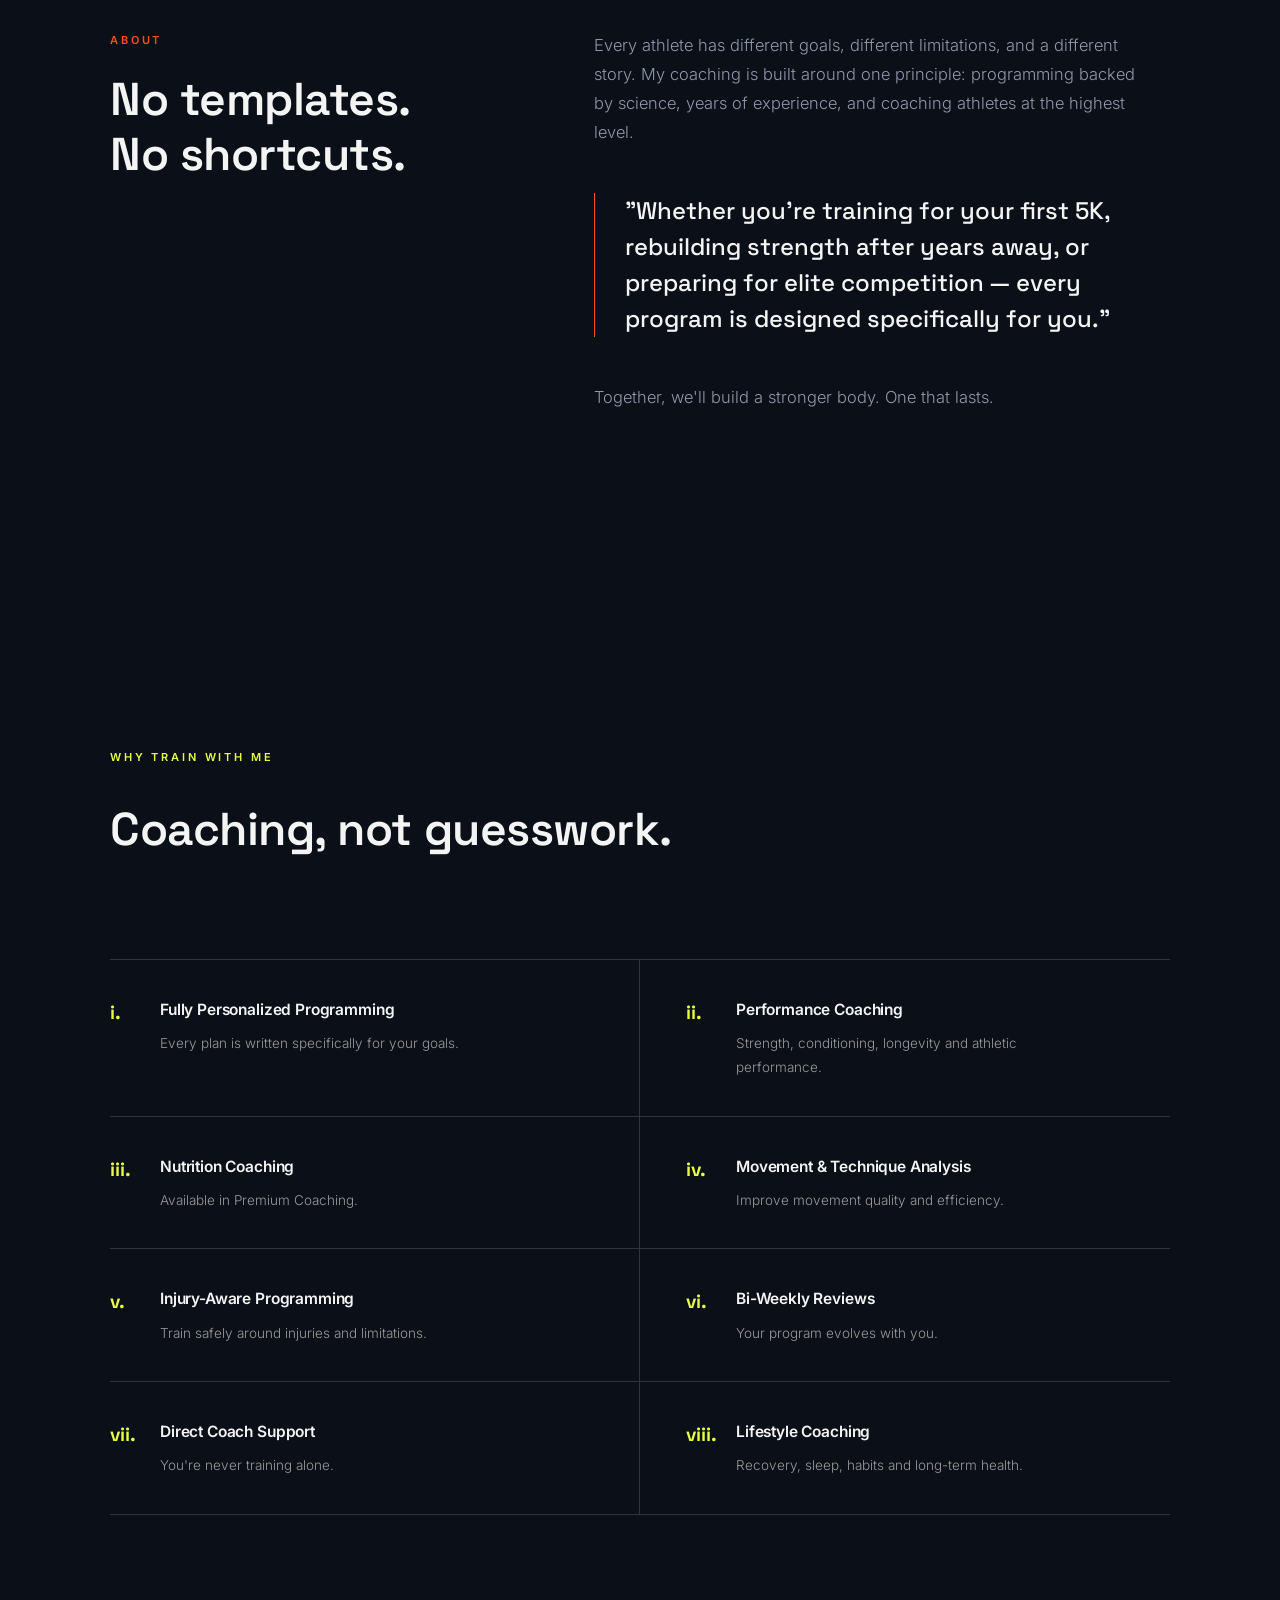
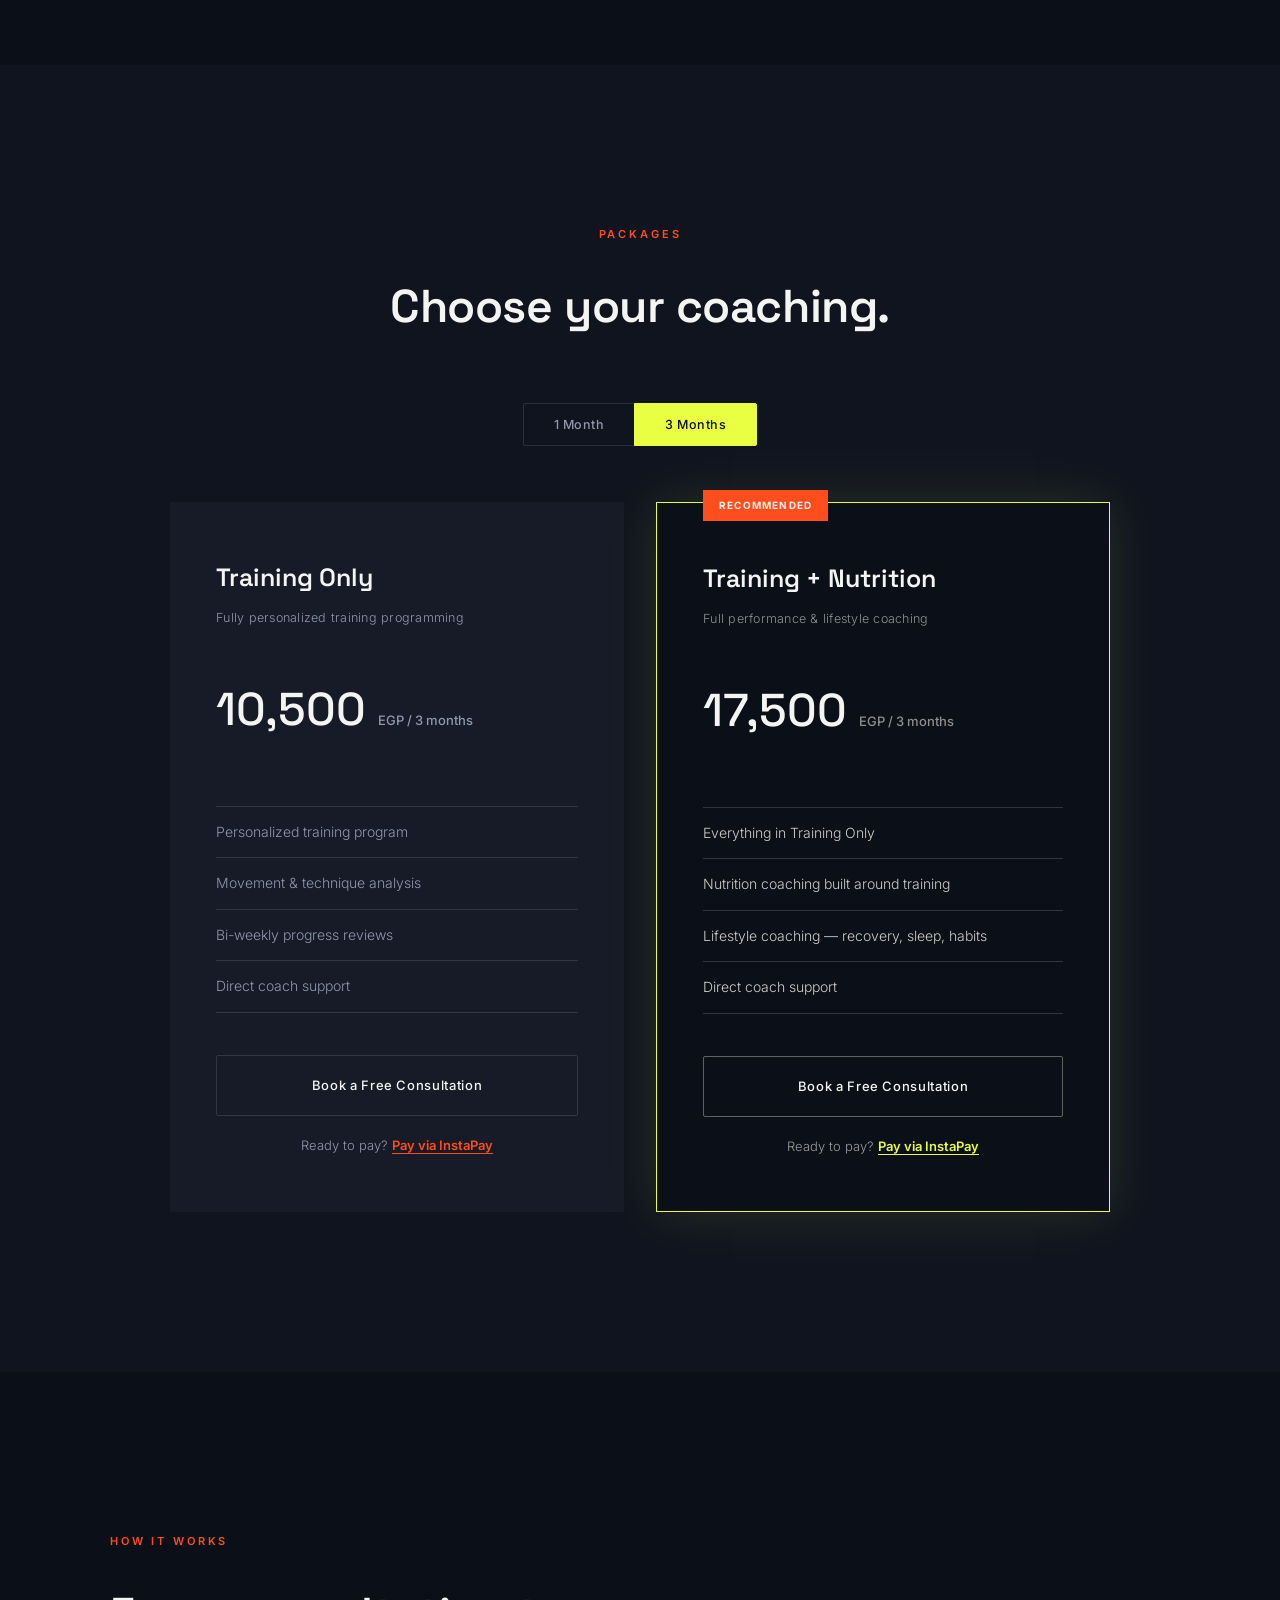
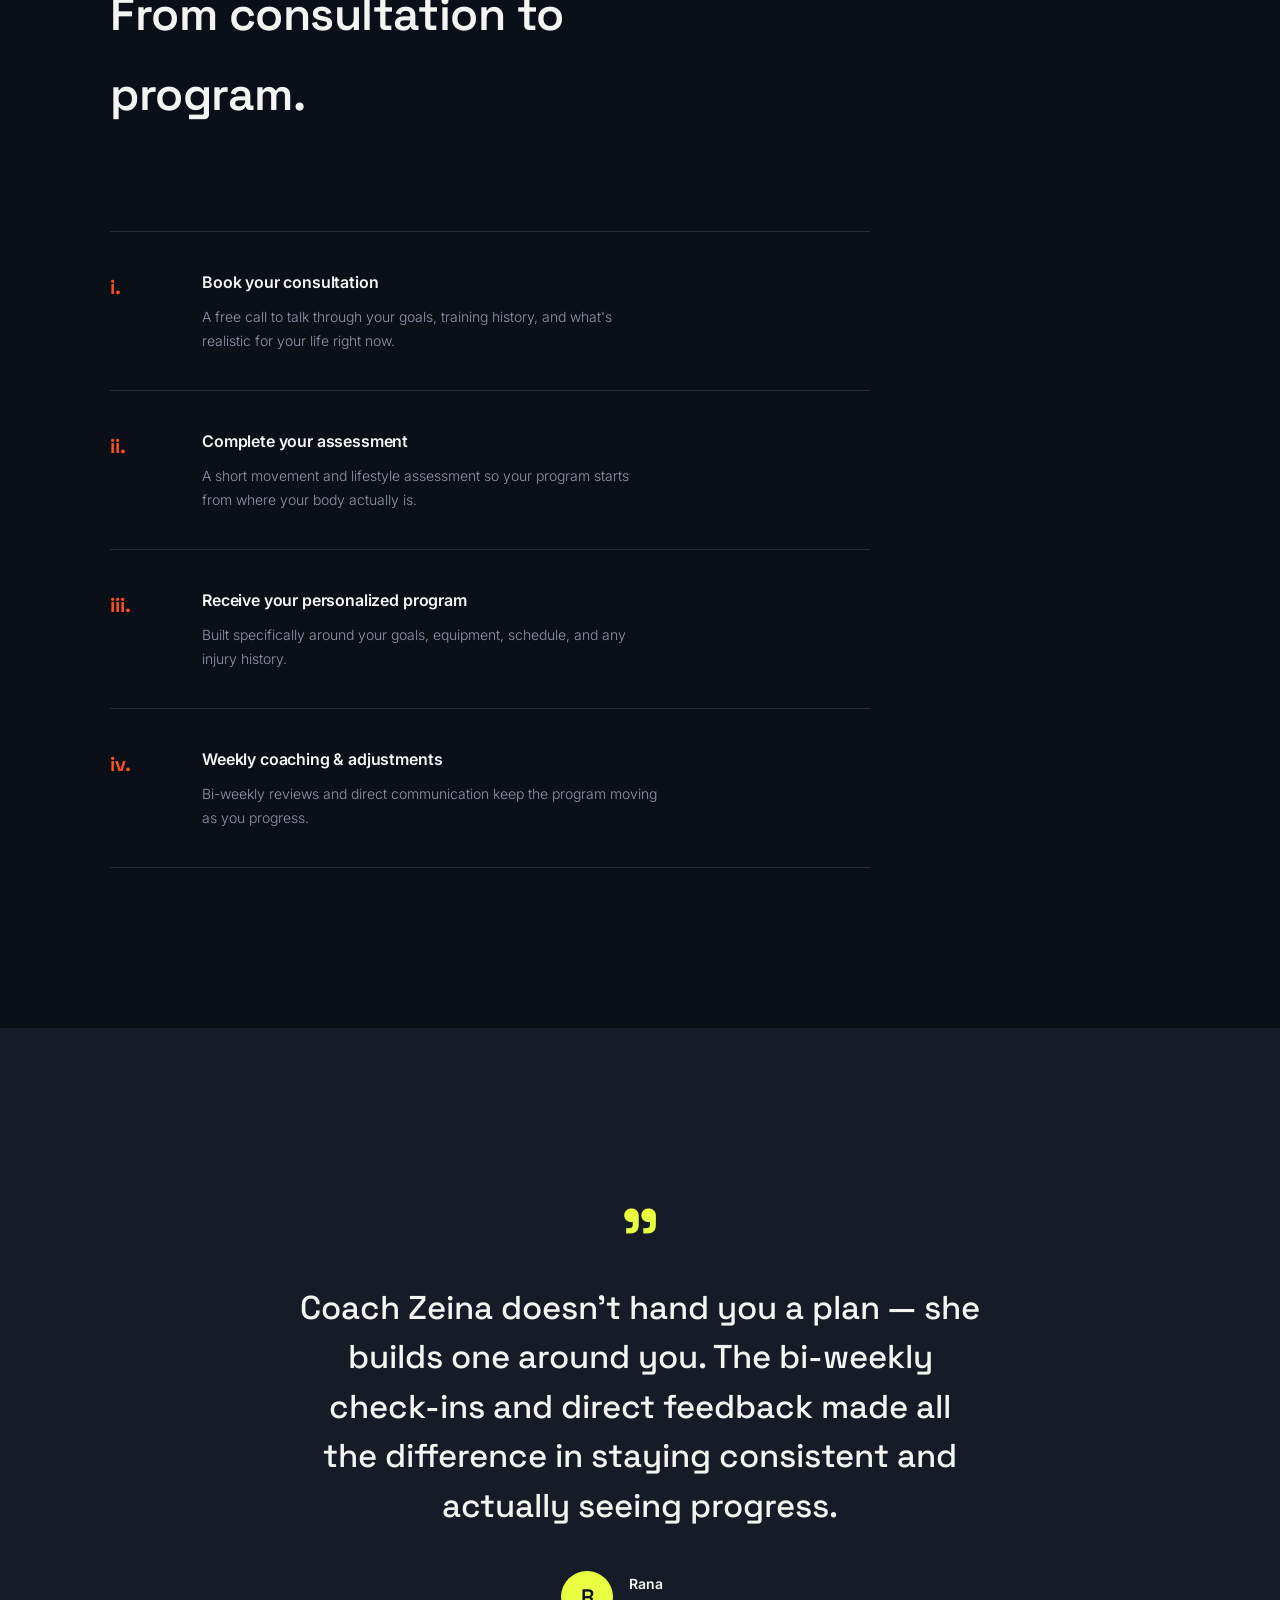
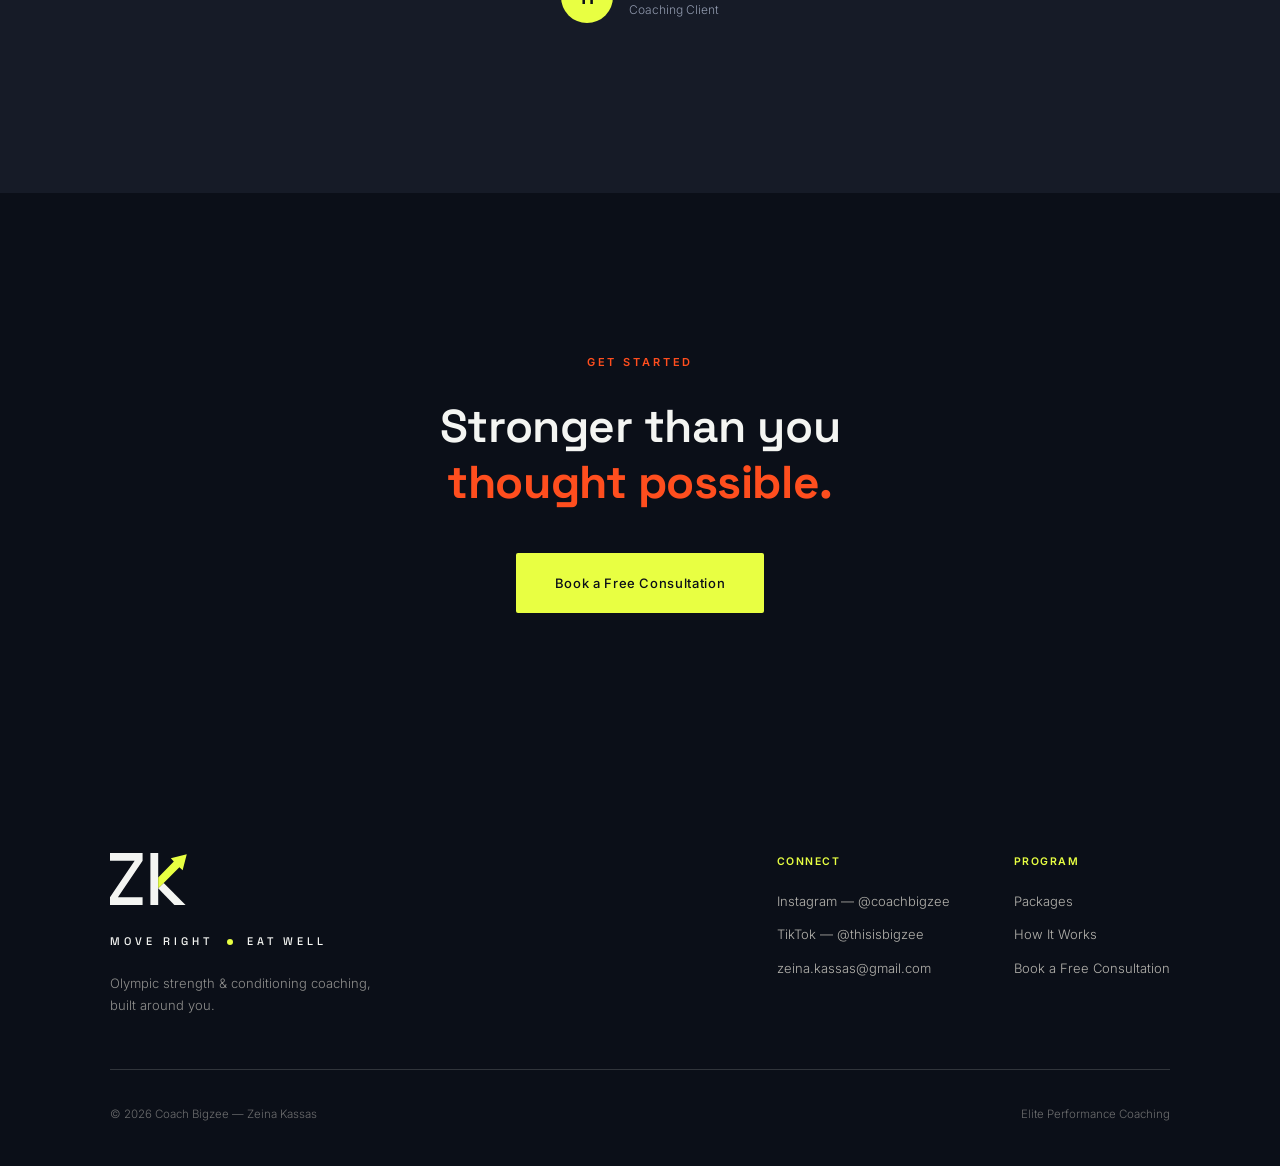
==== commit 0c7c0a58: "Add ZK logo to site header, footer and favicon Recreate the ZK mark as inline SVG (ivory letters, li" ====
--- a/index.html
+++ b/index.html
@@ -5,6 +5,9 @@
 <meta charset="UTF-8">
 <meta name="viewport" content="width=device-width, initial-scale=1.0">
 <title>Zeina Kassas — Coach Bigzee | Elite Performance Coaching</title>
+<link rel="icon" type="image/svg+xml" href="assets/favicon.svg">
+<link rel="apple-touch-icon" href="assets/zk-logo-dark.webp">
+<meta name="theme-color" content="#0B0F18">
 <link rel="preconnect" href="https://fonts.googleapis.com">
 <link rel="preconnect" href="https://fonts.gstatic.com" crossorigin>
 <link href="https://fonts.googleapis.com/css2?family=Space+Grotesk:wght@300;400;500;600;700&family=Inter:wght@300;400;500;600;700&display=swap" rel="stylesheet">
@@ -87,8 +90,19 @@
     padding:18px 60px;
     box-shadow:0 1px 0 var(--hairline);
   }
-  .brand{font-family:var(--sans);font-size:29px;font-weight:800;letter-spacing:-0.01em;color:var(--ivory);}
-  .brand em{font-style:normal;color:var(--gold-soft);}
+  .brand{display:inline-flex;align-items:center;gap:18px;direction:ltr;color:var(--ivory);line-height:1;}
+  .brand-mark{height:36px;width:auto;display:block;overflow:visible;transition:height .4s ease;}
+  .brand-mark .mk-ink{fill:currentColor;}
+  .brand-mark .mk-arrow{fill:var(--gold-soft);transition:transform .45s cubic-bezier(.22,.61,.36,1);}
+  .brand:hover .mk-arrow{transform:translate(34px,-34px);}
+  nav.scrolled .brand-mark{height:30px;}
+  .brand-divider{width:1px;align-self:stretch;min-height:30px;background:var(--hairline-on-dark);}
+  .brand-tag{font-family:'Space Grotesk',sans-serif;font-size:10px;font-weight:500;letter-spacing:0.34em;line-height:1.7;text-transform:uppercase;color:var(--ivory);}
+  .brand-tag span{display:block;}
+  .brand-tag .eat{color:var(--gold-soft);}
+  .tagline{font-family:'Space Grotesk',sans-serif;font-size:11px;font-weight:500;letter-spacing:0.36em;text-transform:uppercase;color:var(--ivory);direction:ltr;display:inline-flex;align-items:center;gap:14px;white-space:nowrap;}
+  .tagline i{width:6px;height:6px;border-radius:50%;background:var(--gold-soft);display:inline-block;}
+  @media(max-width:640px){.brand-divider,.brand-tag{display:none;}.brand-mark{height:30px;}nav.scrolled .brand-mark{height:26px;}}
   .nav-links{display:none;gap:46px;font-size:12.5px;letter-spacing:0.04em;}
   .nav-links a{opacity:0.7;transition:opacity .3s ease;}
   .nav-links a:hover{opacity:1;}
@@ -250,7 +264,10 @@
   /* ---------- FOOTER ---------- */
   footer{background:var(--espresso);color:var(--ivory);padding:80px 0 42px;}
   .footer-top{display:flex;justify-content:space-between;align-items:flex-start;flex-wrap:wrap;gap:46px;padding-bottom:52px;border-bottom:1px solid var(--hairline-on-dark);margin-bottom:34px;}
-  .footer-brand .brand{color:var(--ivory);margin-bottom:16px;}
+  .footer-brand .brand{color:var(--ivory);margin-bottom:22px;}
+  .footer-brand .brand{display:flex;width:fit-content;}
+  .footer-brand .brand-mark{height:52px;}
+  .footer-brand .tagline{margin-bottom:20px;}
   .footer-brand p{font-size:13px;color:rgba(252,248,237,0.55);max-width:280px;}
   .footer-links{display:flex;gap:64px;flex-wrap:wrap;}
   .footer-col h4{font-size:10.5px;letter-spacing:0.14em;text-transform:uppercase;color:var(--gold-soft);margin-bottom:18px;font-weight:600;}
@@ -315,7 +332,7 @@
 <body>
 
 <nav id="nav">
-  <a class="brand" href="#top">Coach Big<em>zee</em></a>
+  <a class="brand" href="#top" aria-label="ZK — Move Right, Eat Well"><svg class="brand-mark" viewBox="650 365 688 466" role="img" aria-label="ZK"><path class="mk-ink" d="M650 365H942V435L721 761H942V831H650V761L871 435H650Z"/><path class="mk-ink" d="M1012 365H1082V831H1012Z"/><path class="mk-ink" d="M1082 682L1131 633L1327 831H1227Z"/><path class="mk-arrow" d="M1082 585L1222 441L1195 412L1338 377L1301 520L1272 492L1131 633L1082 682Z"/></svg><span class="brand-divider" aria-hidden="true"></span><span class="brand-tag" aria-hidden="true"><span>Move Right</span><span class="eat">Eat Well</span></span></a>
   <div class="nav-links">
     <a href="#experience">Experience</a>
     <a href="#about">About</a>
@@ -538,7 +555,8 @@
   <div class="wrap">
     <div class="footer-top">
       <div class="footer-brand">
-        <div class="brand">Coach Big<em>zee</em></div>
+        <div class="brand footer-logo"><svg class="brand-mark" viewBox="650 365 688 466" role="img" aria-label="ZK"><path class="mk-ink" d="M650 365H942V435L721 761H942V831H650V761L871 435H650Z"/><path class="mk-ink" d="M1012 365H1082V831H1012Z"/><path class="mk-ink" d="M1082 682L1131 633L1327 831H1227Z"/><path class="mk-arrow" d="M1082 585L1222 441L1195 412L1338 377L1301 520L1272 492L1131 633L1082 682Z"/></svg></div>
+        <div class="tagline">Move Right <i aria-hidden="true"></i> Eat Well</div>
         <p>Olympic strength &amp; conditioning coaching, built around you.</p>
       </div>
       <div class="footer-links">
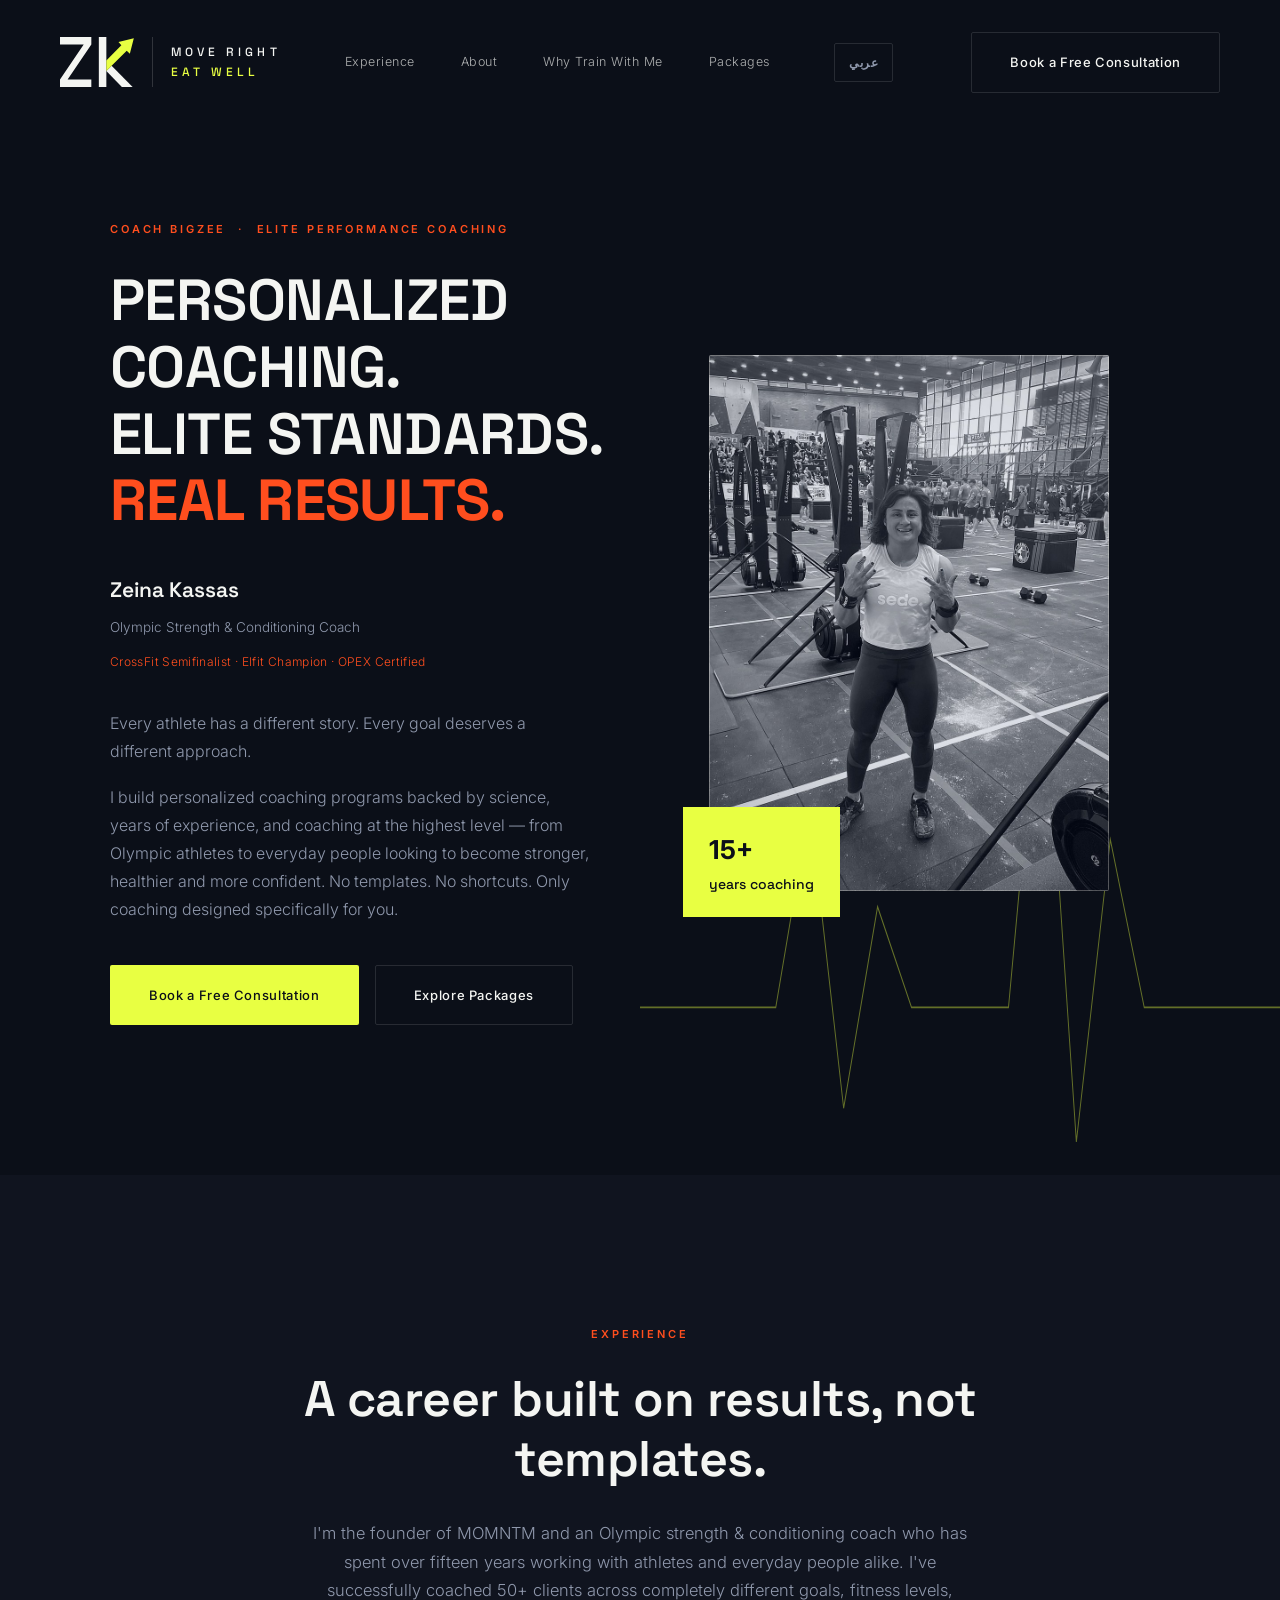
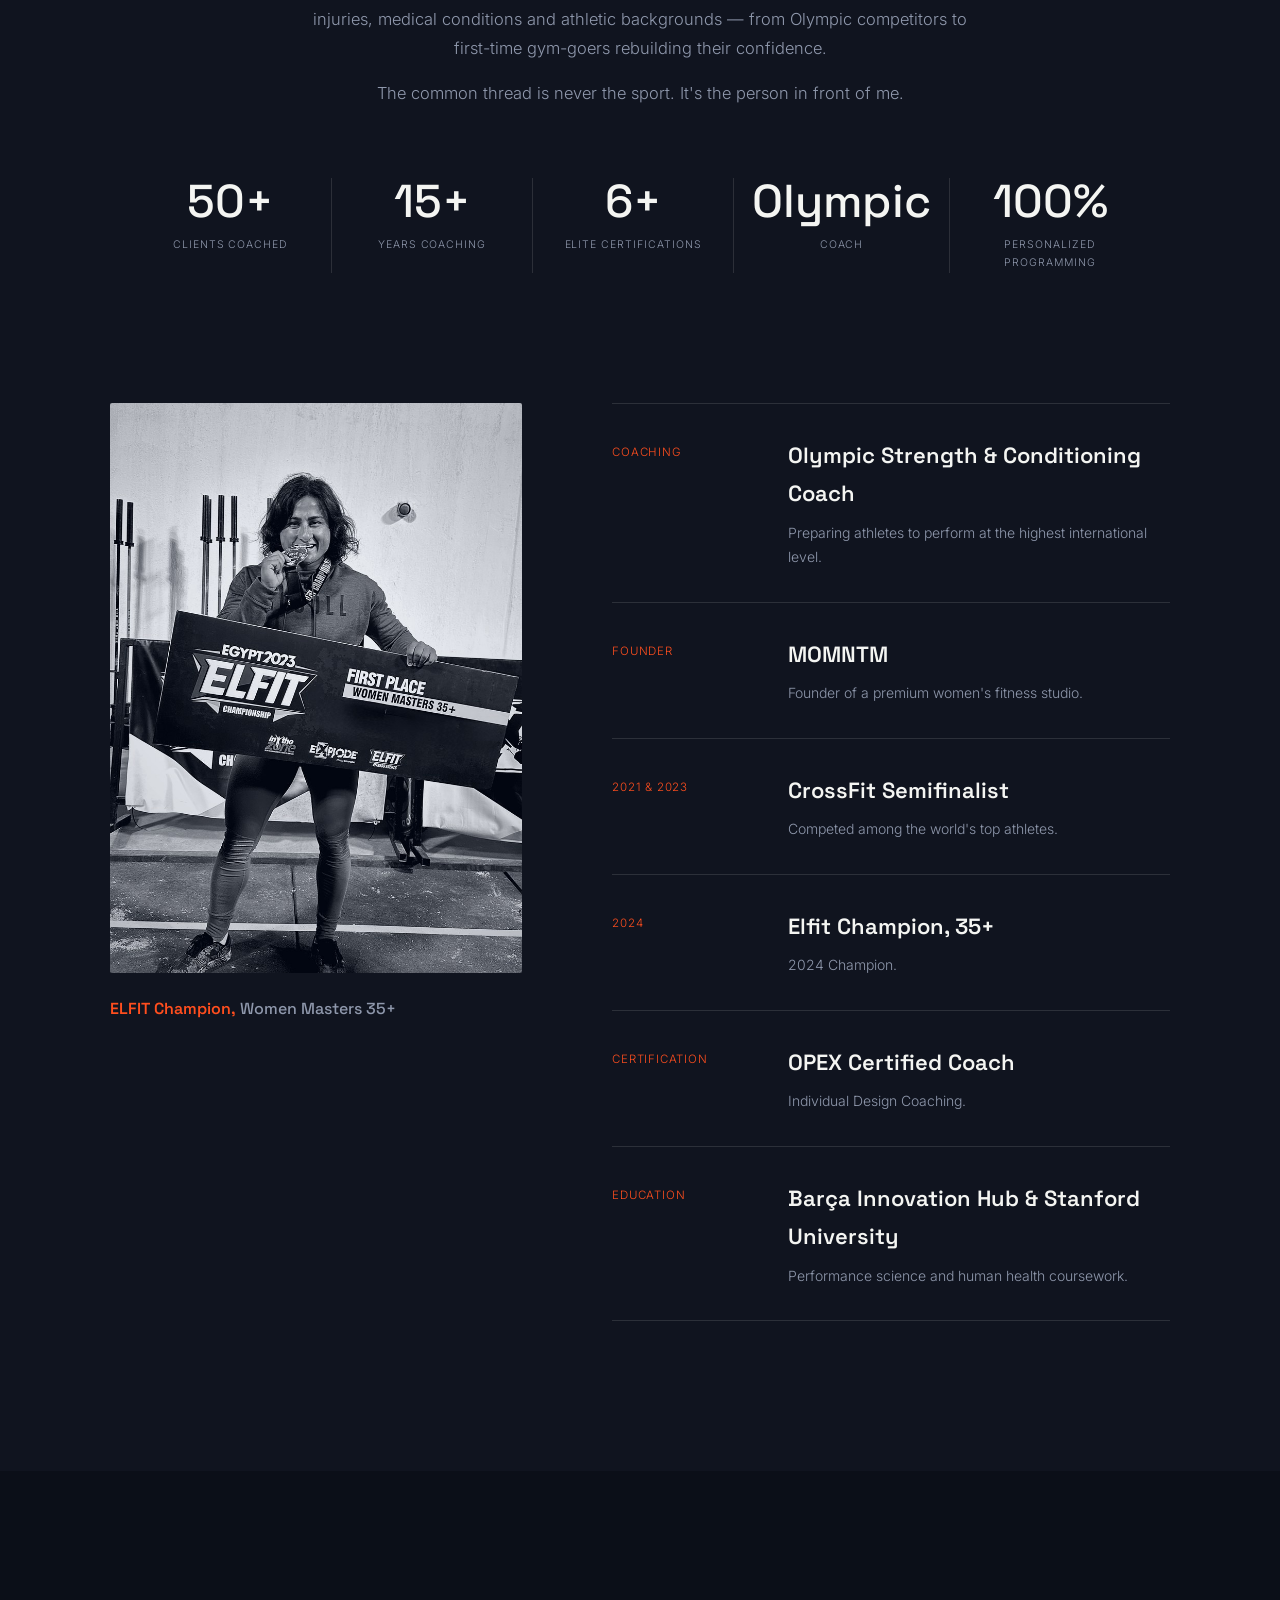
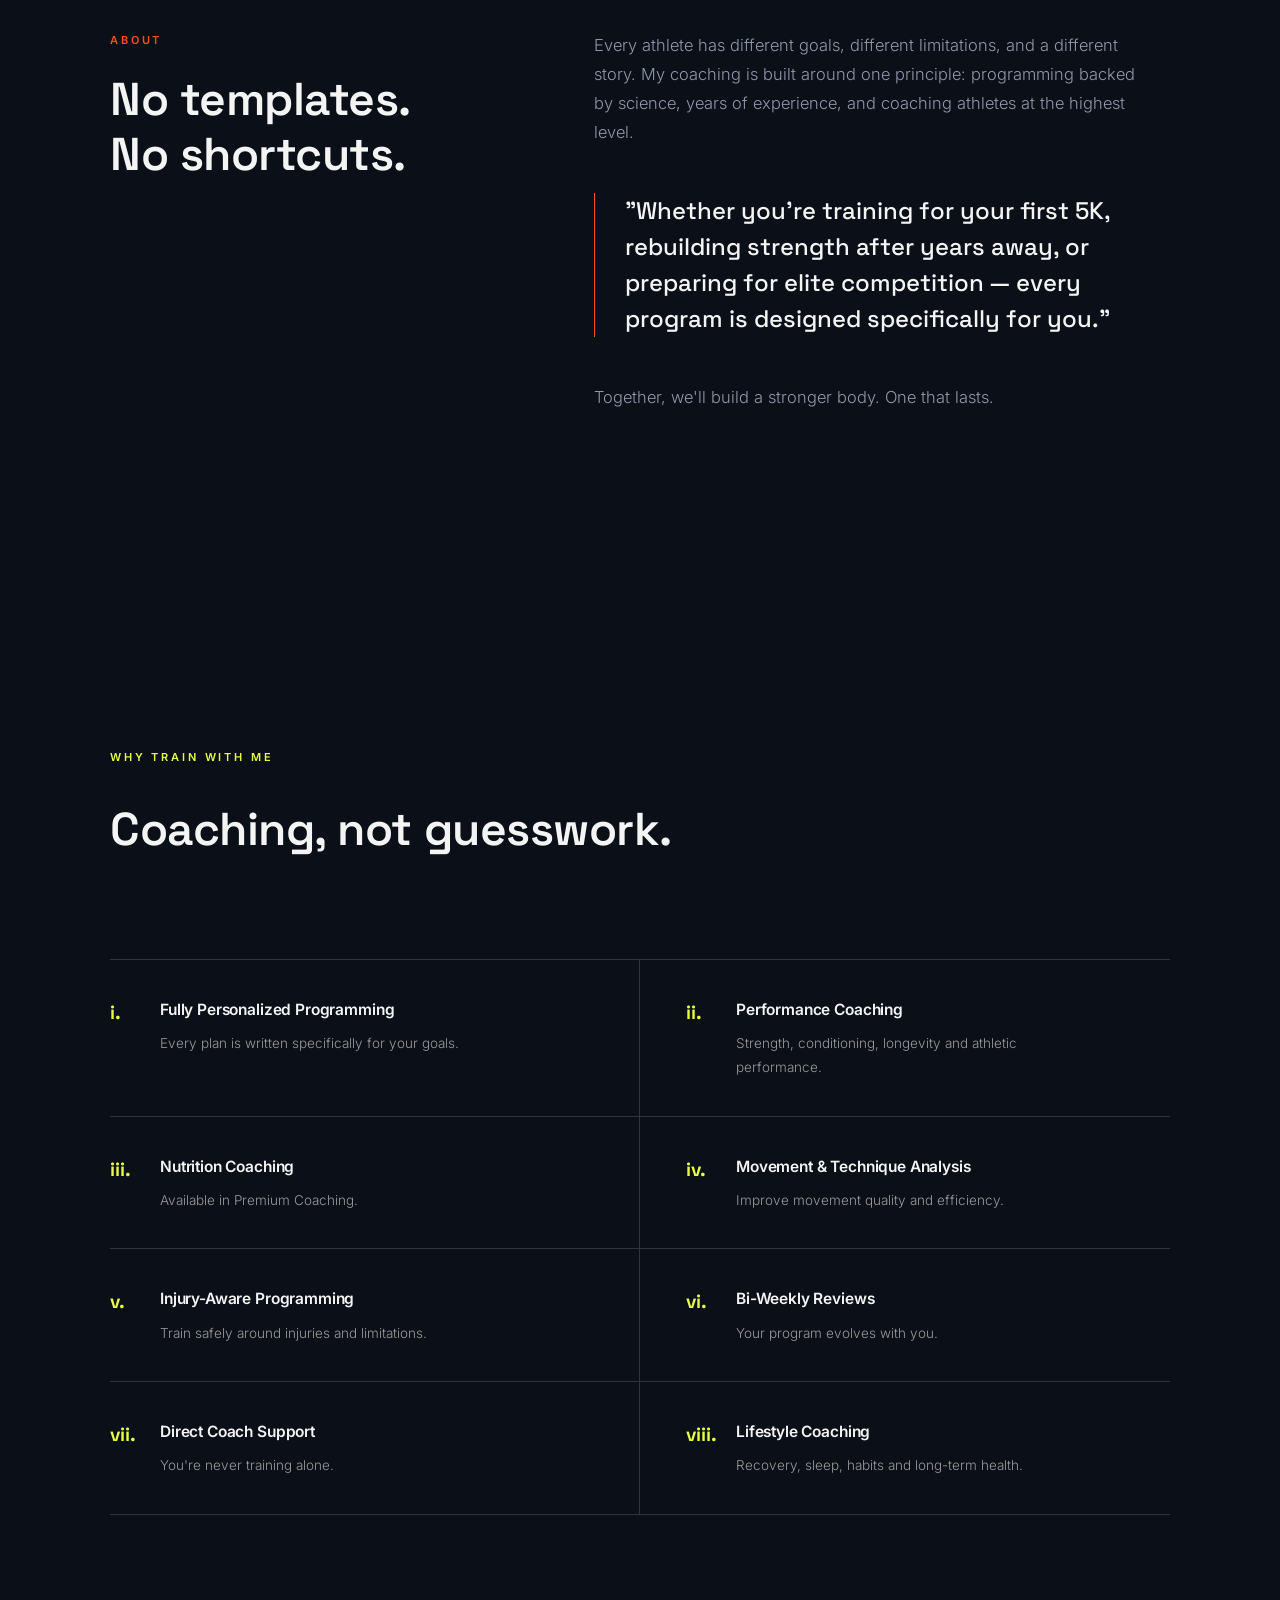
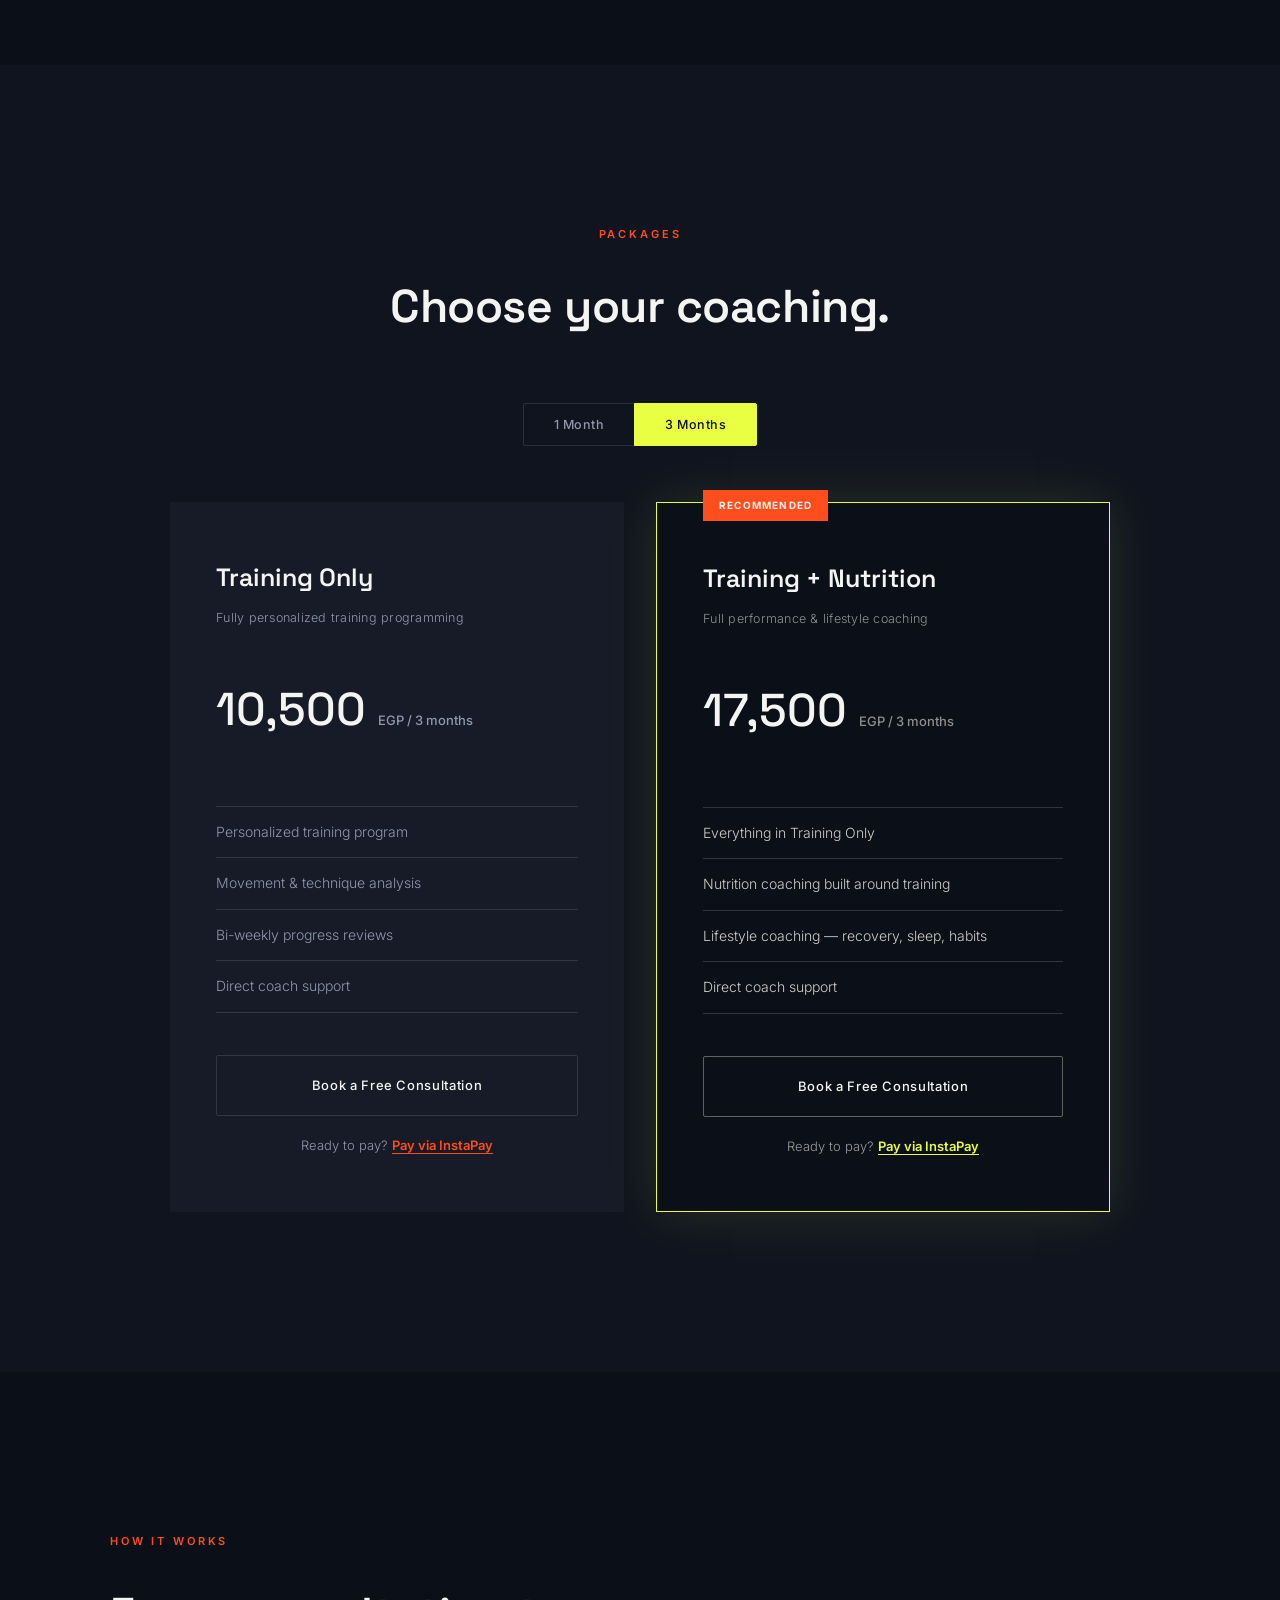
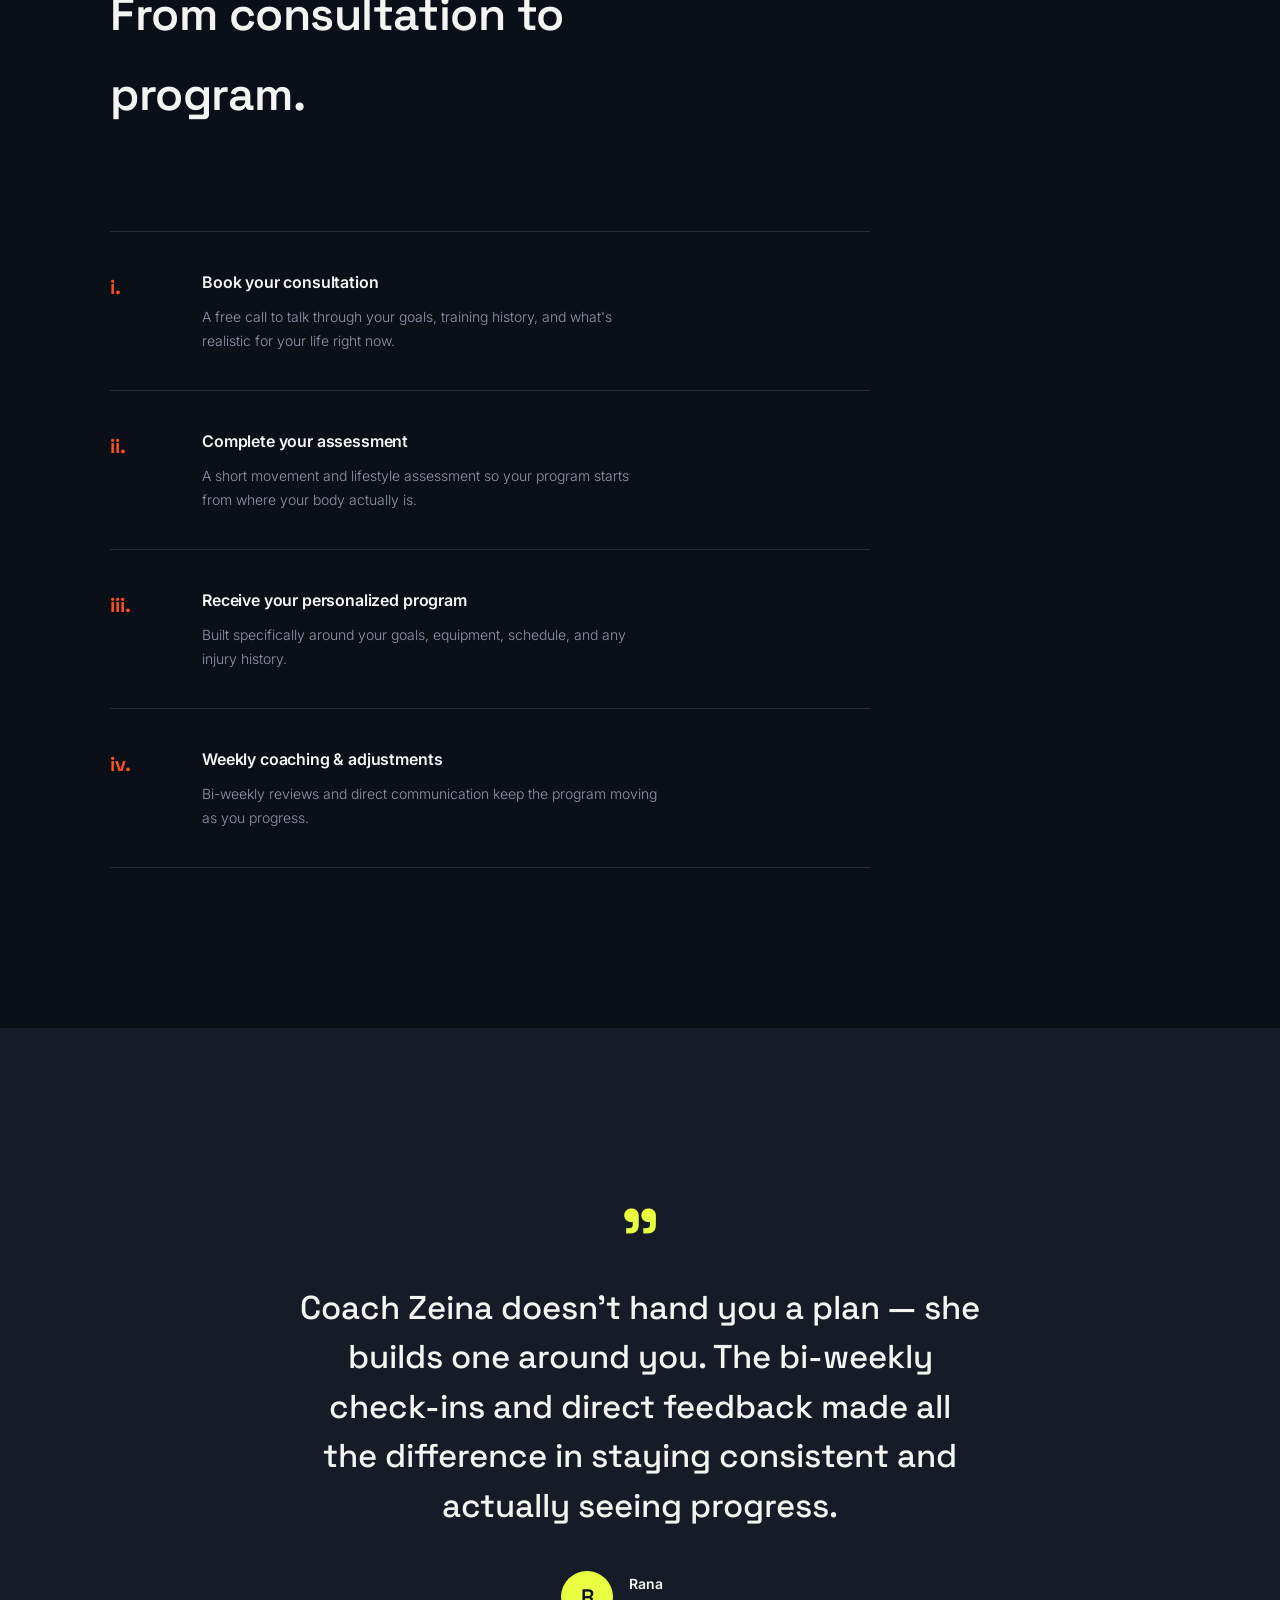
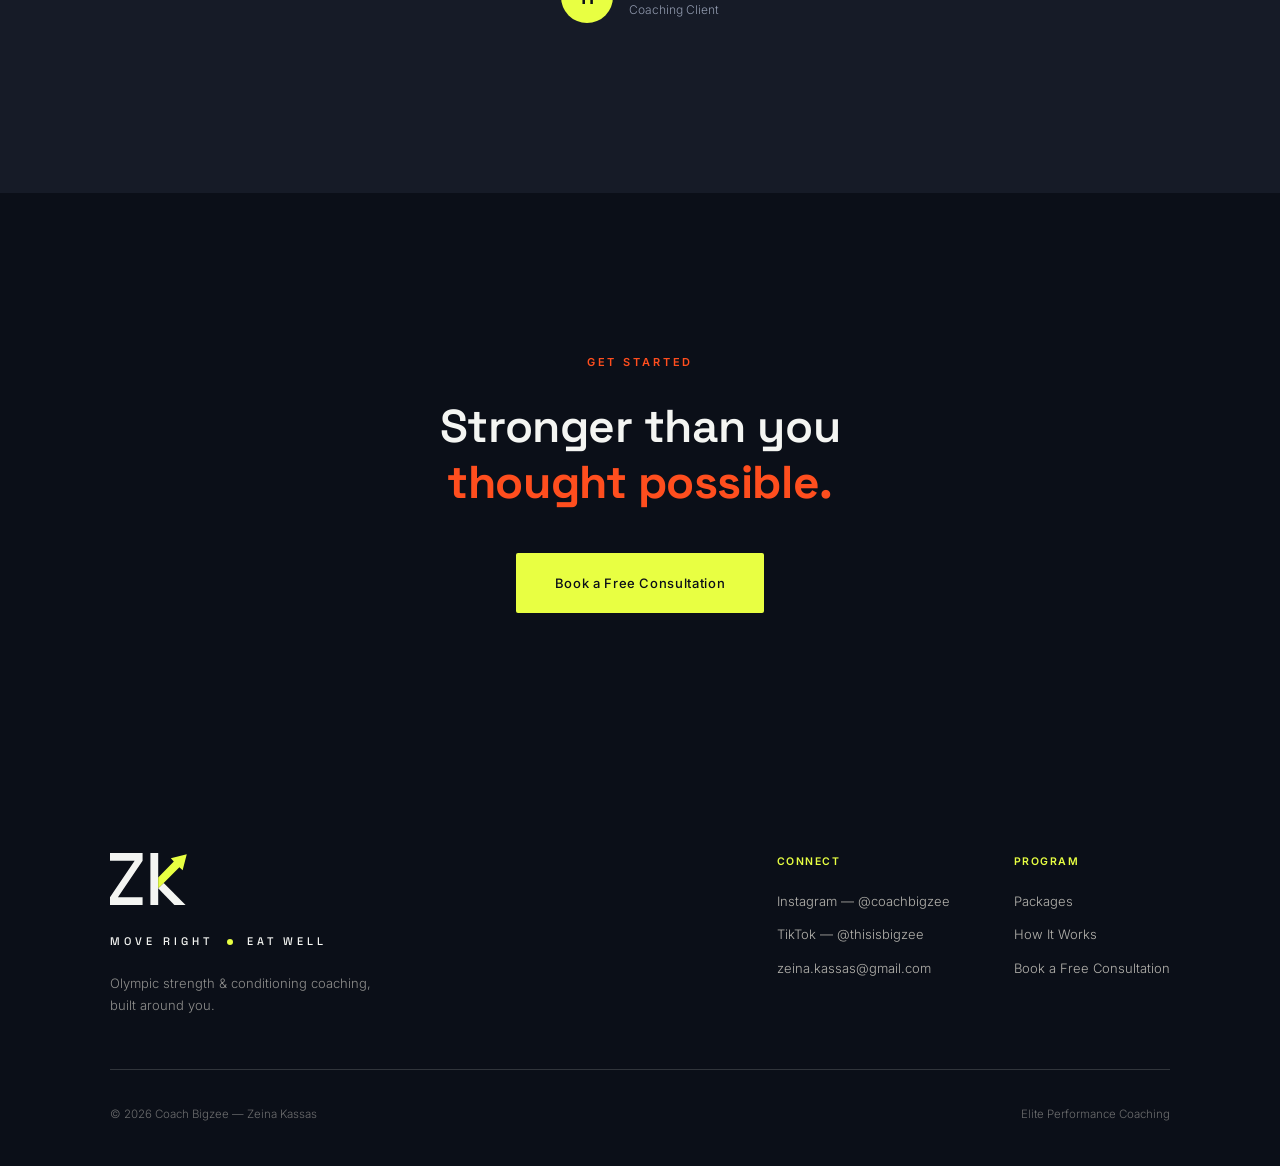
==== commit 08b59270: "Enlarge header logo Co-Authored-By: Claude Opus 5.5 <noreply@anthropic.com> Claude-Session: https://" ====
--- a/index.html
+++ b/index.html
@@ -91,18 +91,18 @@
     box-shadow:0 1px 0 var(--hairline);
   }
   .brand{display:inline-flex;align-items:center;gap:18px;direction:ltr;color:var(--ivory);line-height:1;}
-  .brand-mark{height:36px;width:auto;display:block;overflow:visible;transition:height .4s ease;}
+  .brand-mark{height:50px;width:auto;display:block;overflow:visible;transition:height .4s ease;}
   .brand-mark .mk-ink{fill:currentColor;}
   .brand-mark .mk-arrow{fill:var(--gold-soft);transition:transform .45s cubic-bezier(.22,.61,.36,1);}
   .brand:hover .mk-arrow{transform:translate(34px,-34px);}
-  nav.scrolled .brand-mark{height:30px;}
-  .brand-divider{width:1px;align-self:stretch;min-height:30px;background:var(--hairline-on-dark);}
-  .brand-tag{font-family:'Space Grotesk',sans-serif;font-size:10px;font-weight:500;letter-spacing:0.34em;line-height:1.7;text-transform:uppercase;color:var(--ivory);}
+  nav.scrolled .brand-mark{height:40px;}
+  .brand-divider{width:1px;align-self:stretch;min-height:40px;background:var(--hairline-on-dark);}
+  .brand-tag{font-family:'Space Grotesk',sans-serif;font-size:12px;font-weight:500;letter-spacing:0.34em;line-height:1.7;text-transform:uppercase;color:var(--ivory);}
   .brand-tag span{display:block;}
   .brand-tag .eat{color:var(--gold-soft);}
   .tagline{font-family:'Space Grotesk',sans-serif;font-size:11px;font-weight:500;letter-spacing:0.36em;text-transform:uppercase;color:var(--ivory);direction:ltr;display:inline-flex;align-items:center;gap:14px;white-space:nowrap;}
   .tagline i{width:6px;height:6px;border-radius:50%;background:var(--gold-soft);display:inline-block;}
-  @media(max-width:640px){.brand-divider,.brand-tag{display:none;}.brand-mark{height:30px;}nav.scrolled .brand-mark{height:26px;}}
+  @media(max-width:640px){.brand-divider,.brand-tag{display:none;}.brand-mark{height:40px;}nav.scrolled .brand-mark{height:34px;}}
   .nav-links{display:none;gap:46px;font-size:12.5px;letter-spacing:0.04em;}
   .nav-links a{opacity:0.7;transition:opacity .3s ease;}
   .nav-links a:hover{opacity:1;}
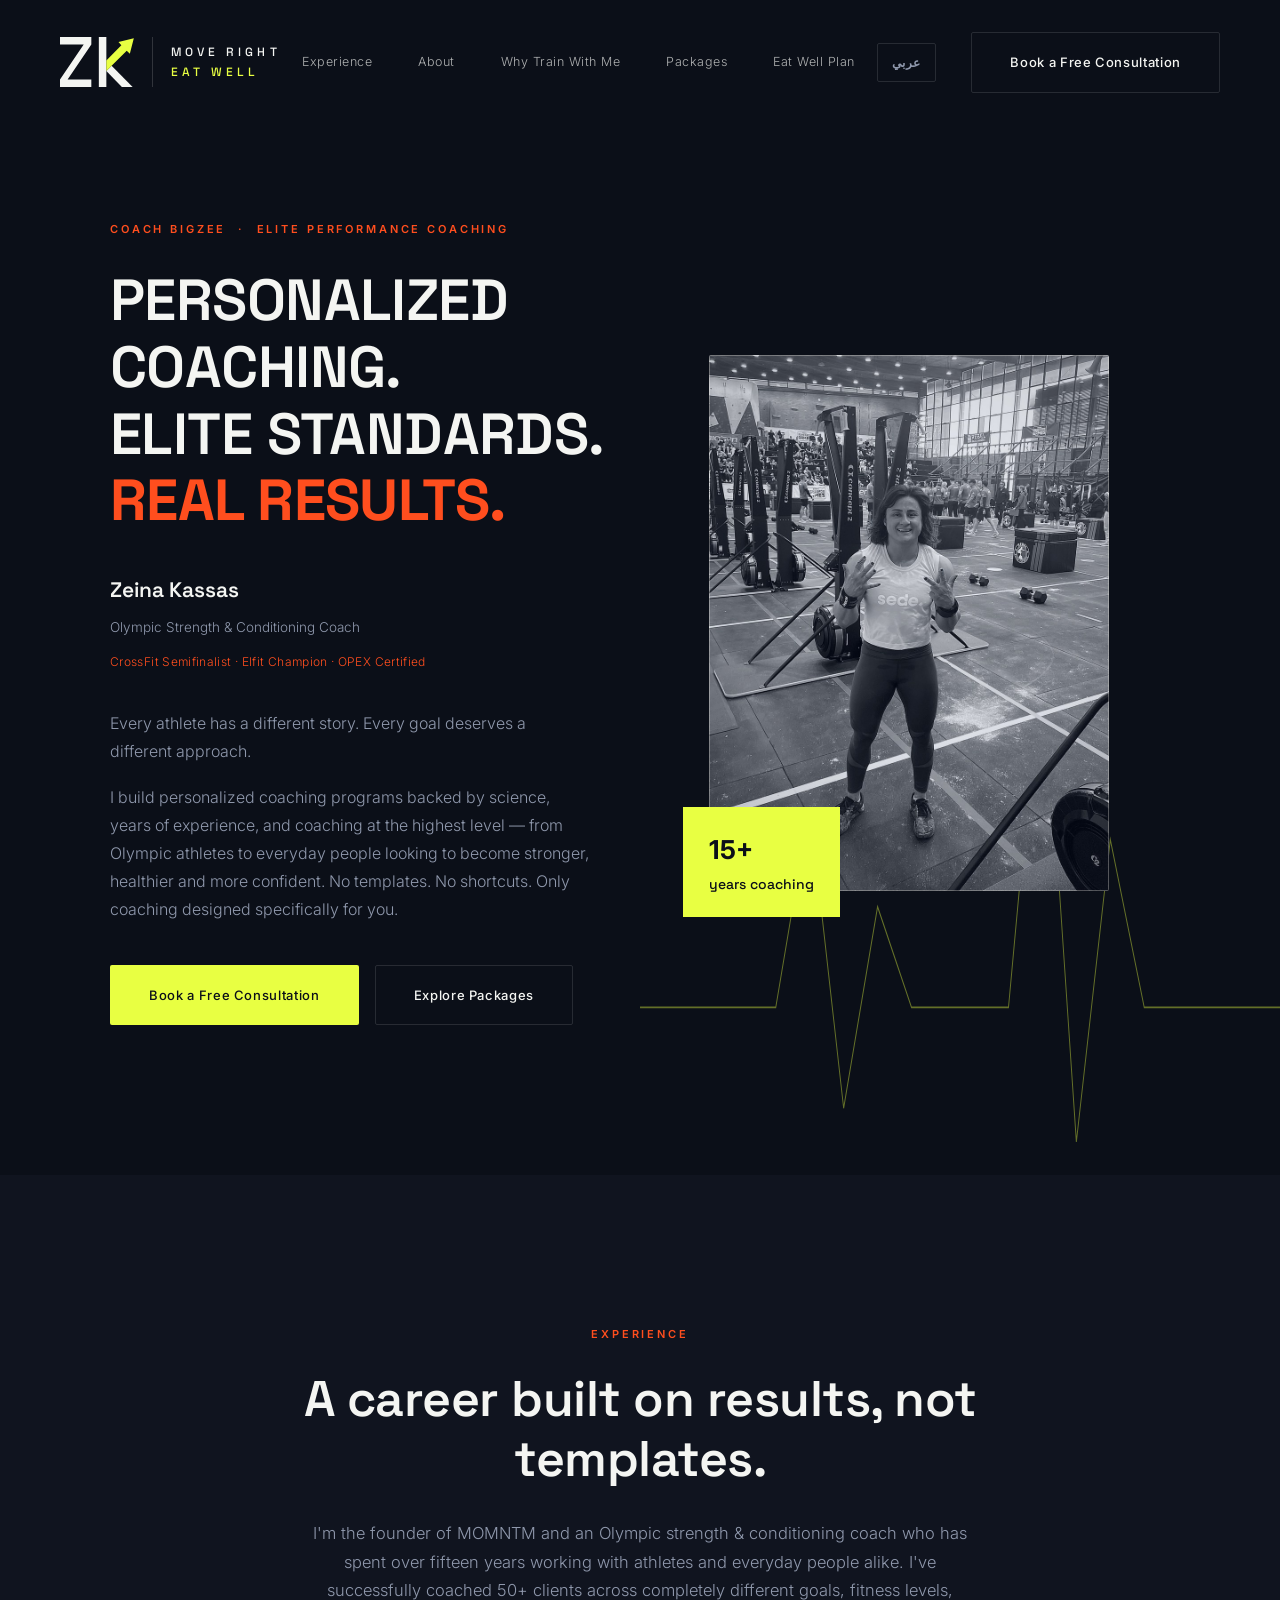
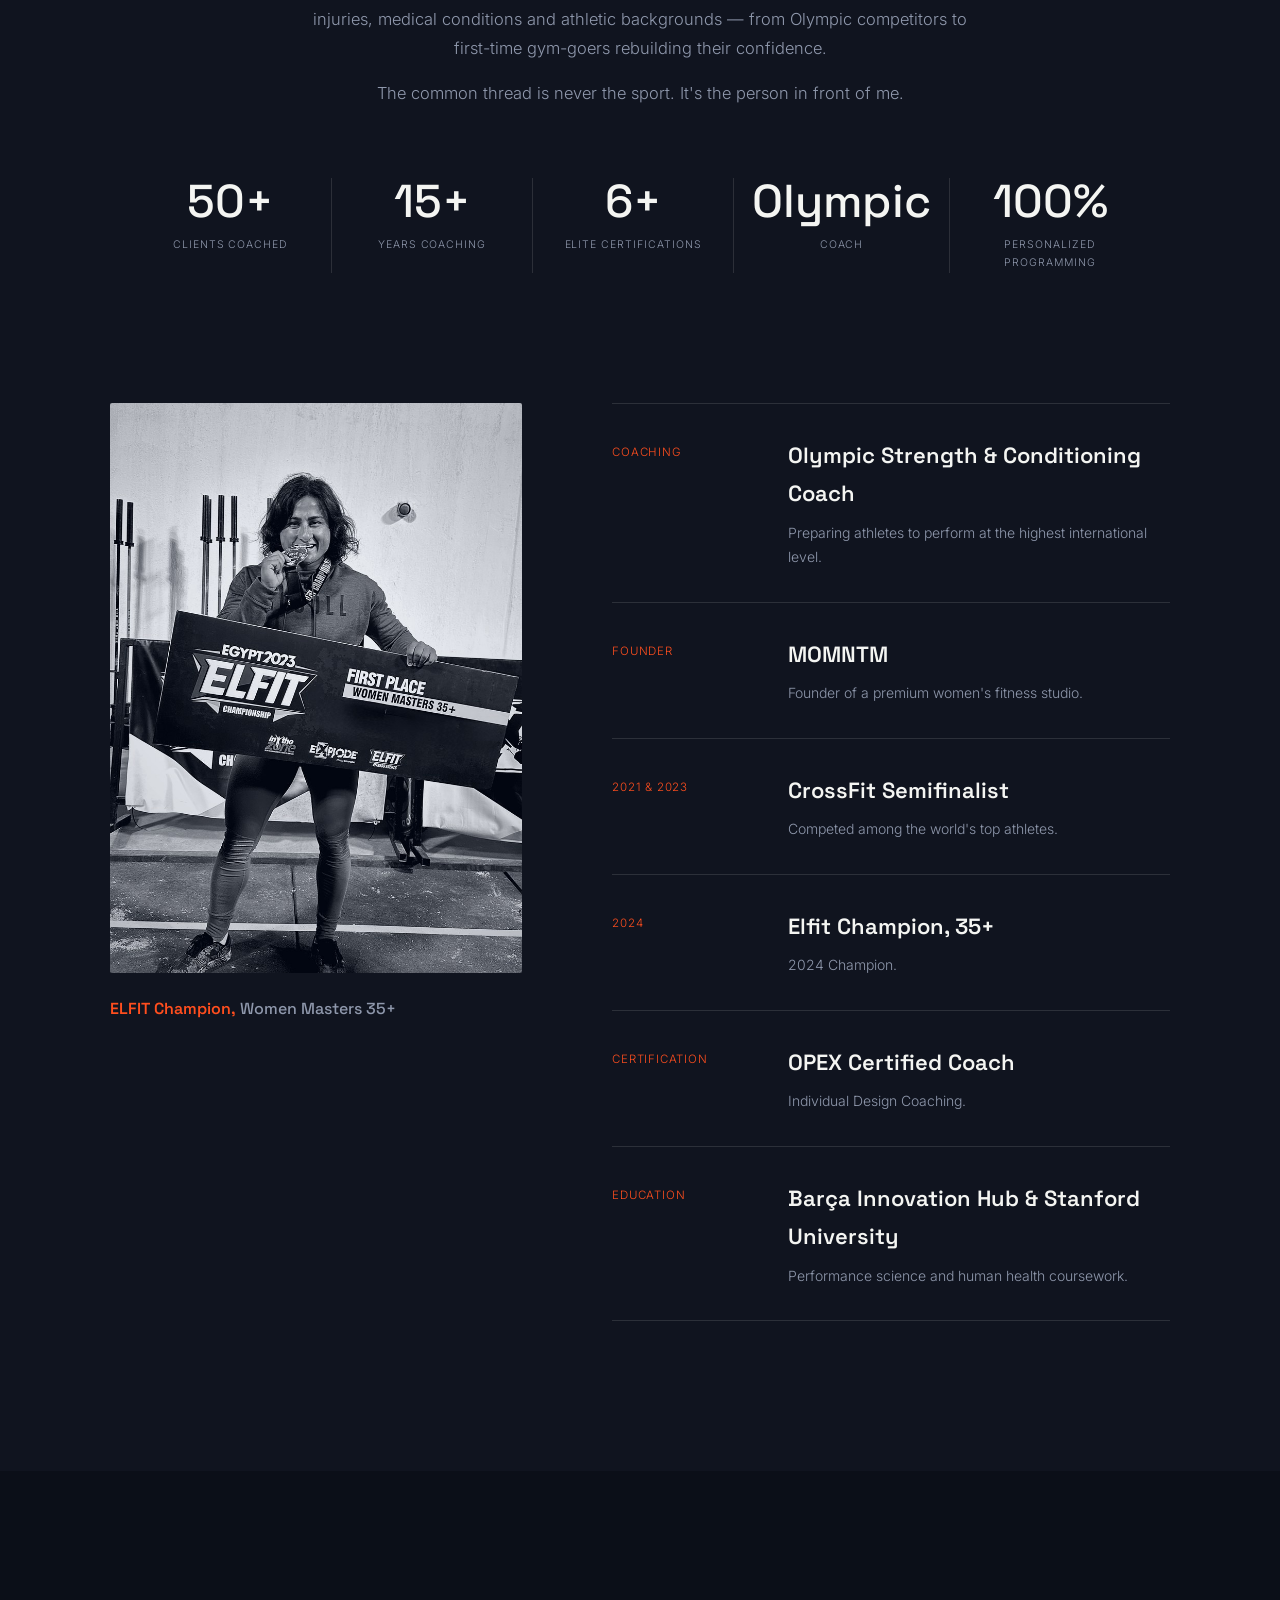
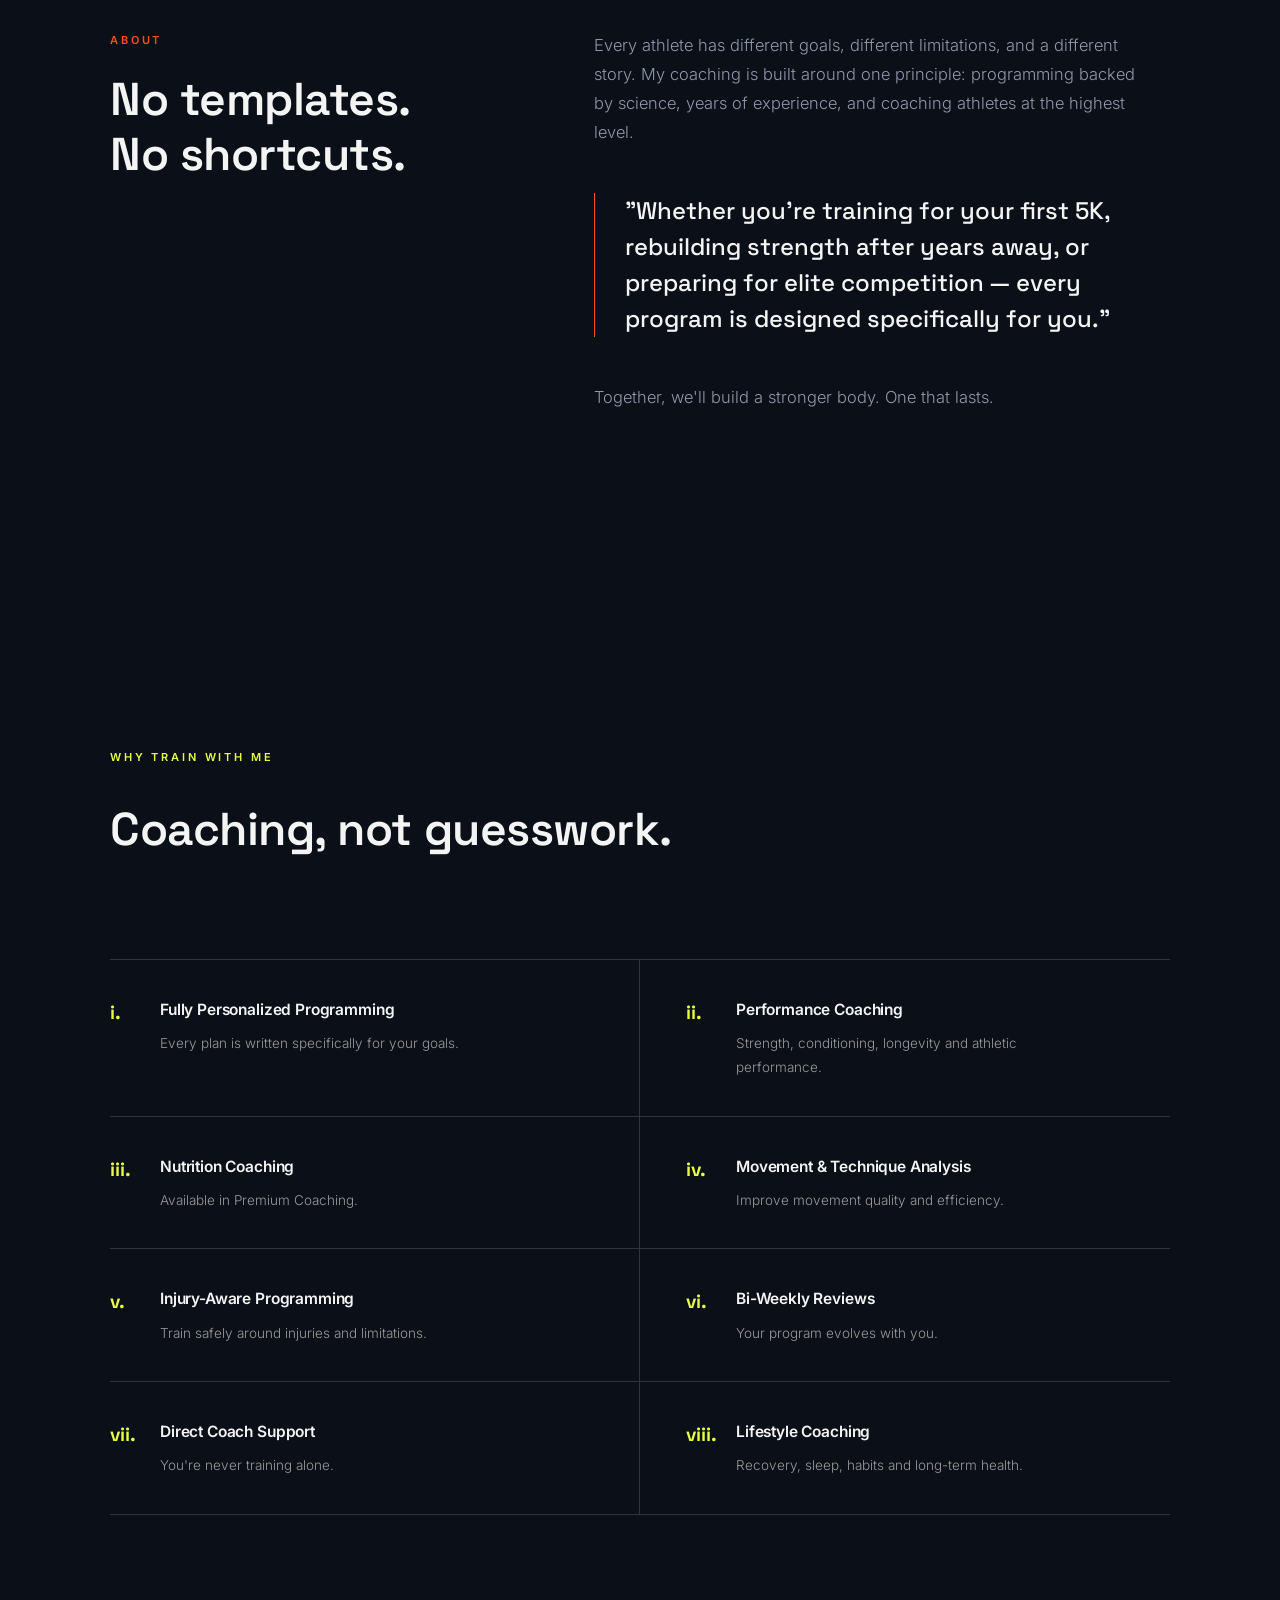
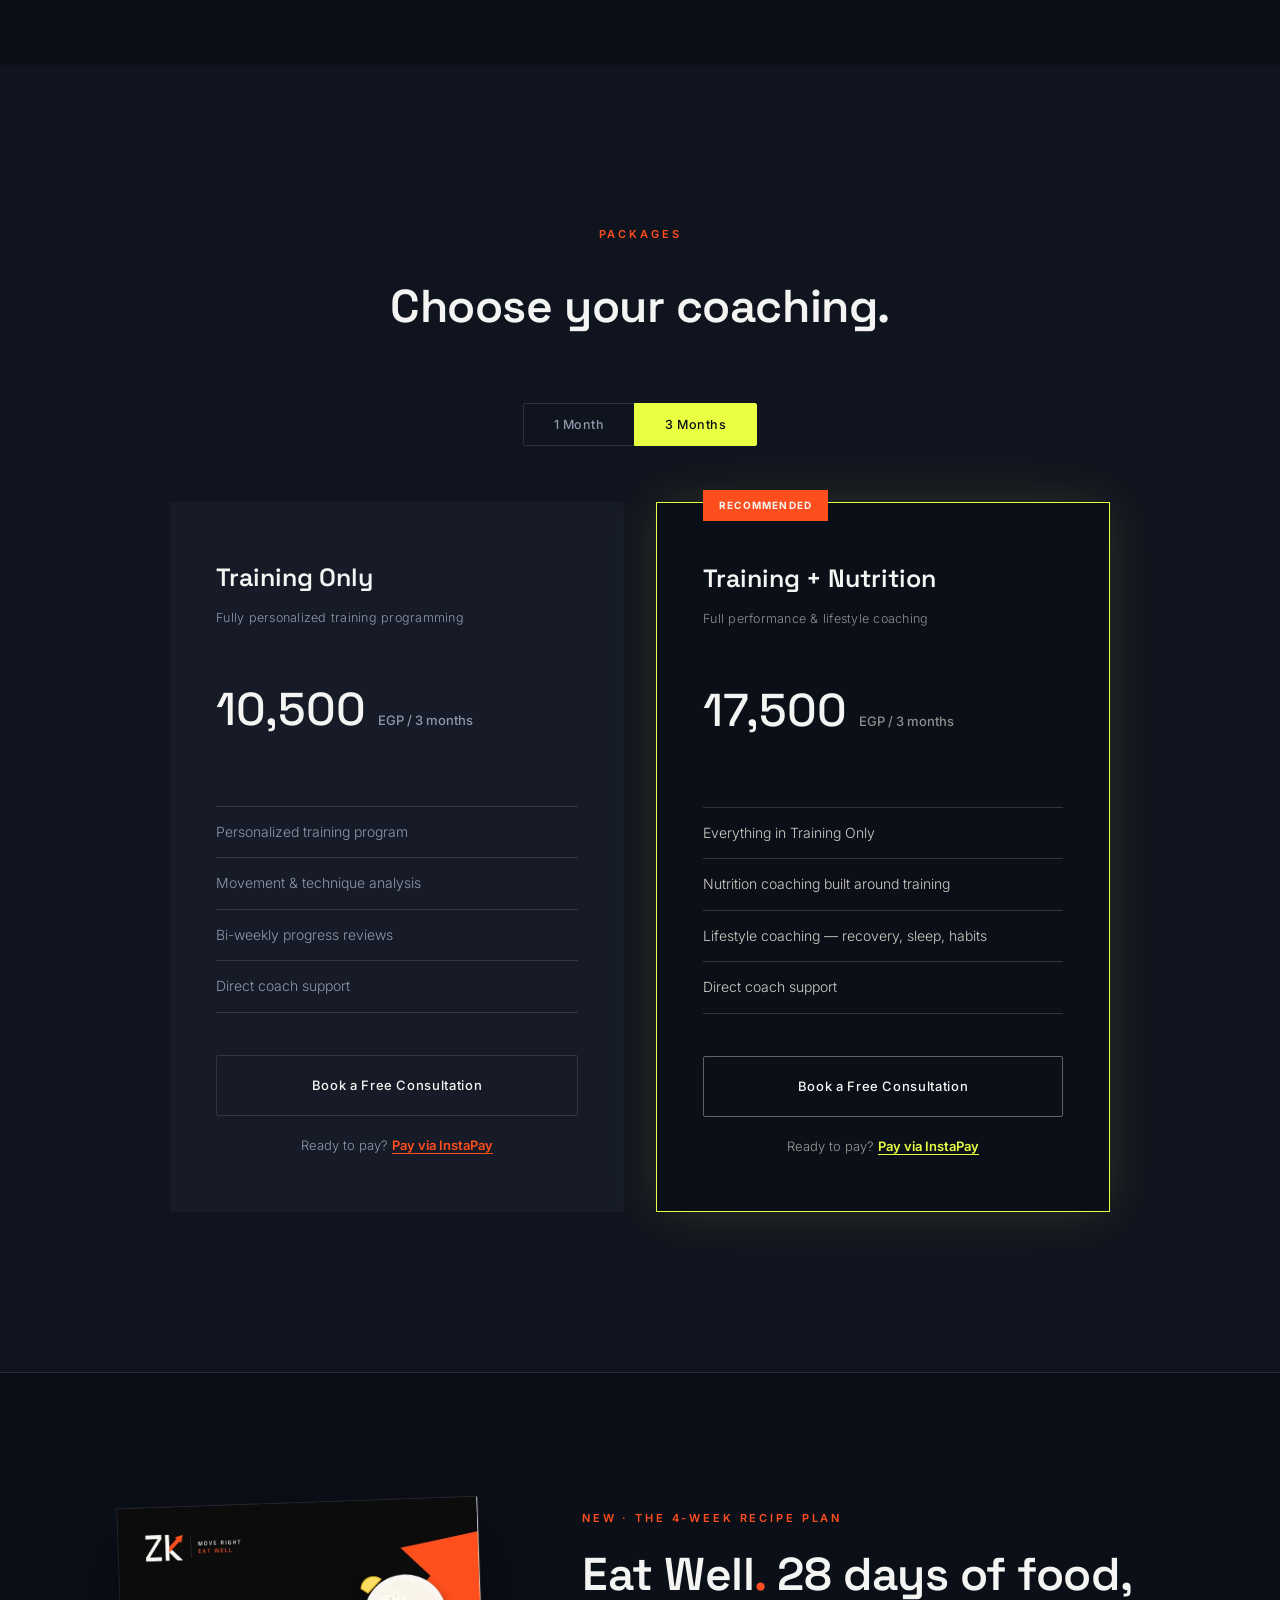
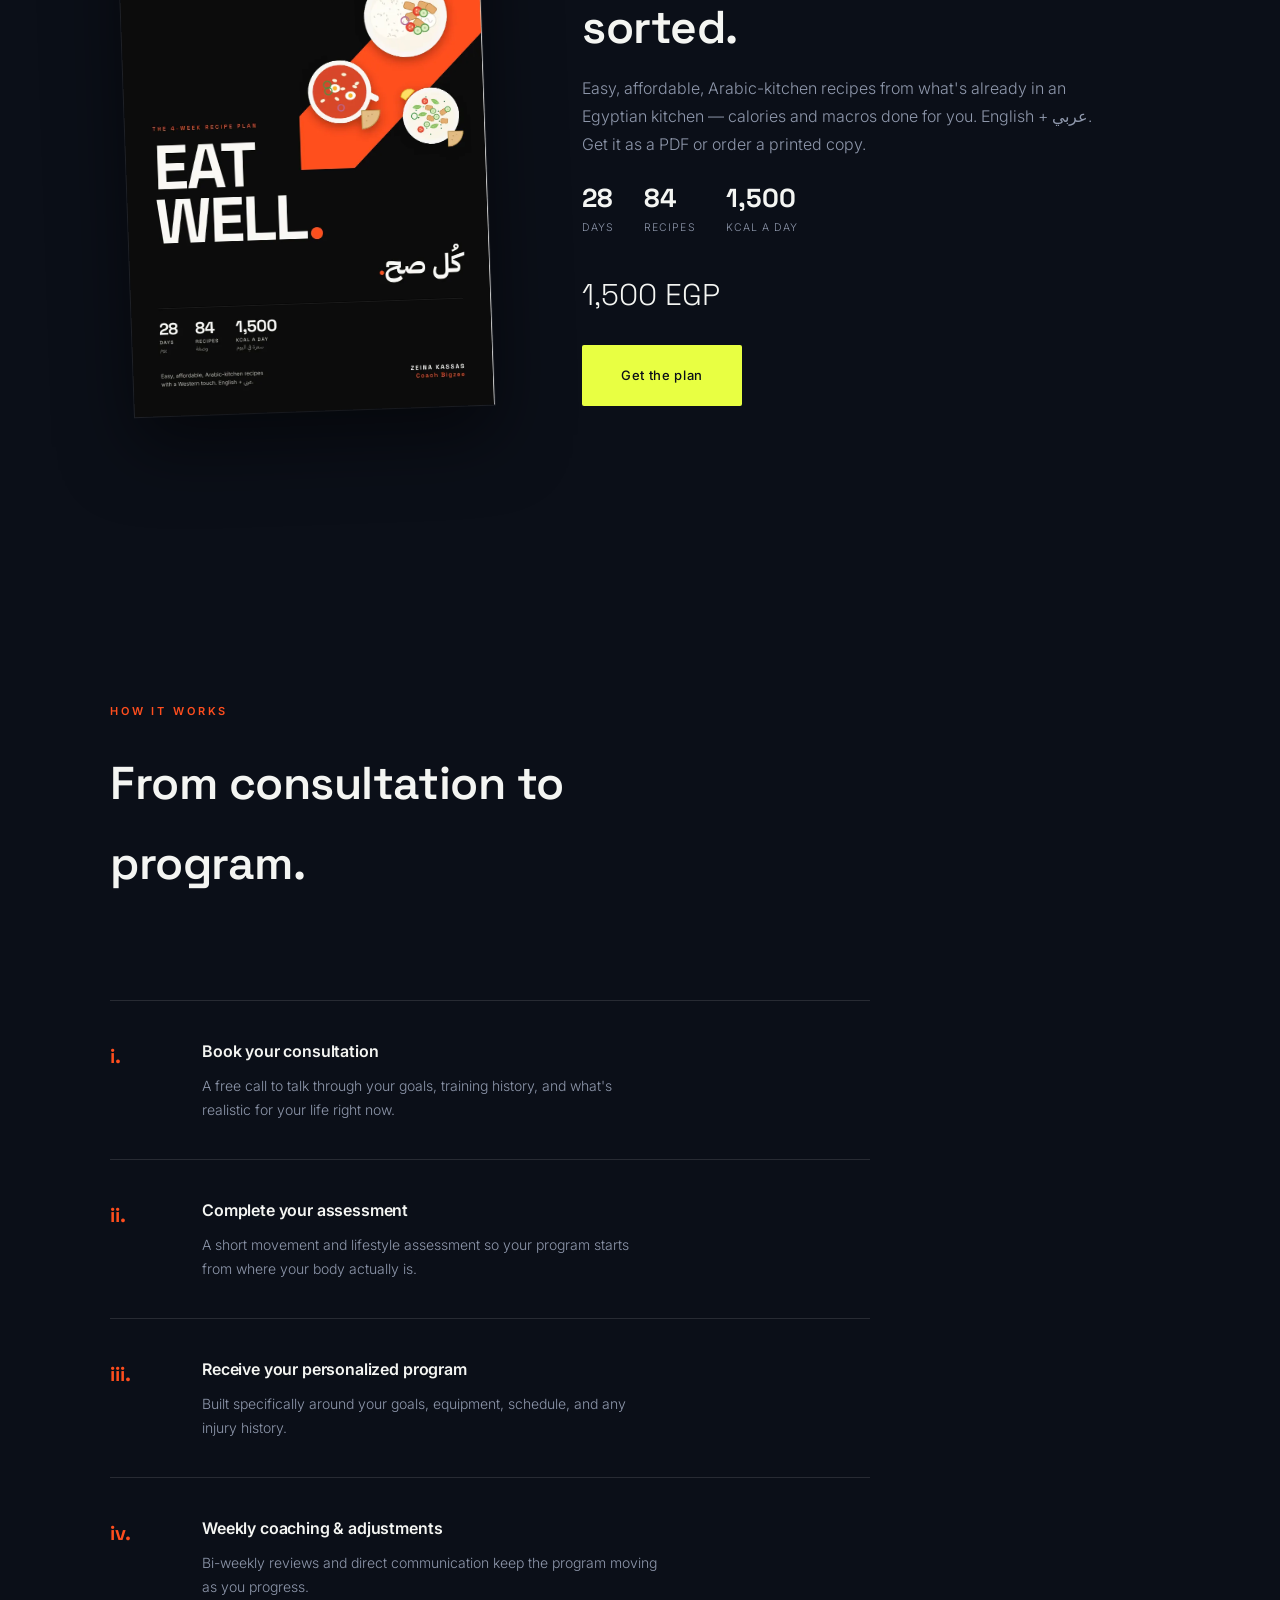
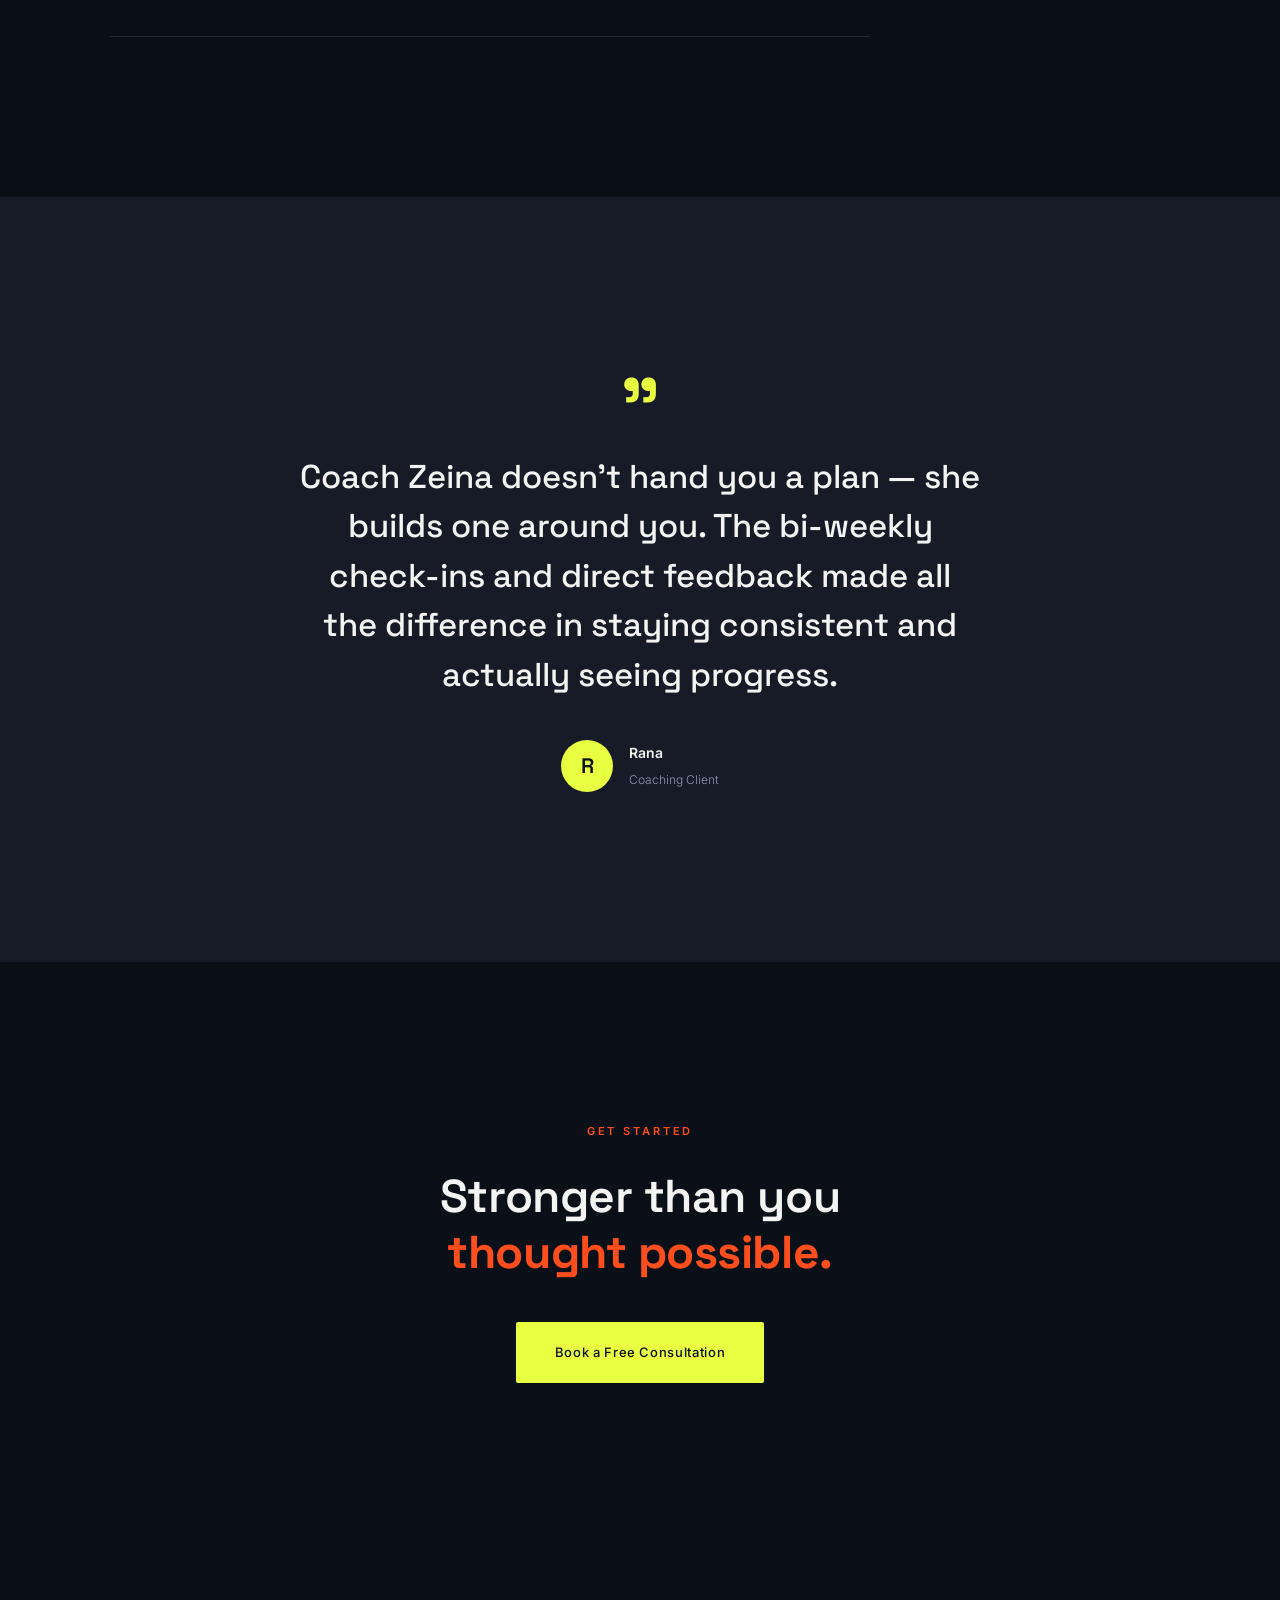
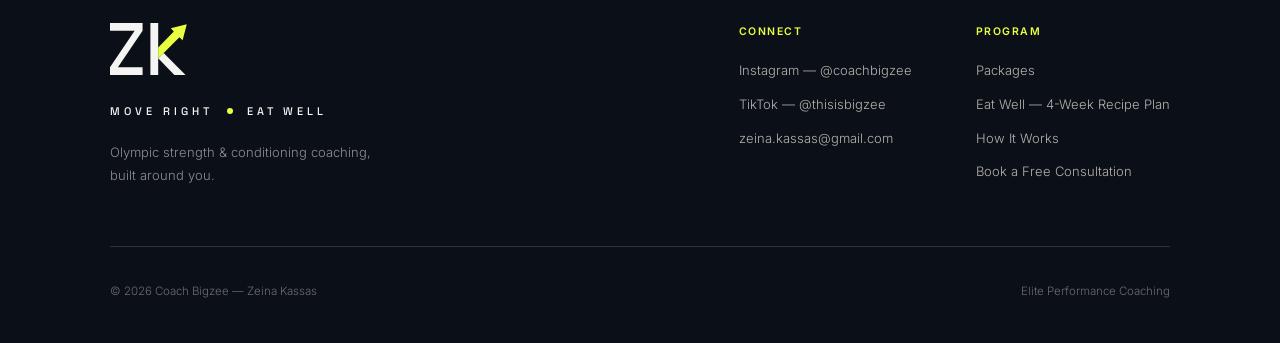
==== commit 550ed54a: "Add Eat Well recipe plan shop: checkout with receipt upload, order page, admin confirm + auto PDF em" ====
--- a/index.html
+++ b/index.html
@@ -327,6 +327,25 @@
     .closing{padding:76px 0;}
     footer{padding:56px 0 32px;}
   }
+
+  /* ---------- SHOP TEASER ---------- */
+  .shop-teaser{padding:130px 0;border-top:1px solid var(--hairline);}
+  .shop-teaser .wrap{display:grid;grid-template-columns:0.8fr 1.2fr;gap:80px;align-items:center;}
+  .shop-teaser .st-cover{position:relative;max-width:360px;margin:0 auto;}
+  .shop-teaser .st-cover img{width:100%;box-shadow:0 30px 70px rgba(0,0,0,.5),0 0 0 1px var(--hairline);transform:rotate(-2deg);}
+  .shop-teaser .st-flag{position:absolute;top:-12px;right:-10px;background:var(--bronze);color:var(--ivory);font-size:10.5px;font-weight:700;letter-spacing:.12em;text-transform:uppercase;padding:8px 14px;z-index:1;}
+  .shop-teaser .eyebrow{display:block;margin-bottom:20px;}
+  .shop-teaser h2{font-size:clamp(32px,3.8vw,46px);margin-bottom:20px;line-height:1.15;}
+  .shop-teaser h2 em{font-style:normal;color:var(--bronze);}
+  .shop-teaser p{color:var(--taupe);font-size:16px;max-width:520px;margin-bottom:26px;}
+  .shop-teaser .st-facts{display:flex;gap:30px;flex-wrap:wrap;margin-bottom:30px;}
+  .shop-teaser .st-facts b{font-family:var(--serif);font-size:26px;display:block;line-height:1.1;color:var(--ivory);}
+  .shop-teaser .st-facts span{font-size:10.5px;letter-spacing:.1em;text-transform:uppercase;color:var(--taupe);}
+  .shop-teaser .st-price{font-family:var(--serif);font-size:30px;margin-bottom:24px;color:var(--ivory);}
+  .shop-teaser .st-price s{font-size:18px;color:var(--taupe);margin-inline-start:10px;}
+  .shop-teaser .st-price small{font-size:13px;color:var(--gold-soft);display:block;font-family:var(--sans);}
+  @media(max-width:980px){.shop-teaser .wrap{grid-template-columns:1fr;gap:50px;}.shop-teaser .st-cover{max-width:260px;}}
+  @media(max-width:640px){.shop-teaser{padding:70px 0;}}
 </style>
 </head>
 <body>
@@ -338,6 +357,7 @@
     <a href="#about">About</a>
     <a href="#why">Why Train With Me</a>
     <a href="#packages">Packages</a>
+    <a href="eat-well.html">Eat Well Plan</a>
   </div>
   <a class="lang-switch" href="ar.html">عربي</a>
   <a class="btn btn-primary nav-cta-mobile" href="https://cal.imeetify.com/coachbigzee/strategy-session" target="_blank" rel="noopener">Book</a>
@@ -513,6 +533,21 @@
   </div>
 </section>
 
+<!-- ============ SHOP: EAT WELL ============ -->
+<section class="shop-teaser" id="eat-well">
+  <div class="wrap">
+    <a class="st-cover reveal" href="eat-well.html"><span class="st-flag" id="stFlag" hidden>Launch offer</span><img src="assets/shop/eat-well-cover.webp" alt="Eat Well — The 4-Week Recipe Plan" loading="lazy"></a>
+    <div class="reveal">
+      <span class="eyebrow">New · The 4-Week Recipe Plan</span>
+      <h2>Eat Well<em>.</em> 28 days of food, sorted.</h2>
+      <p>Easy, affordable, Arabic-kitchen recipes from what's already in an Egyptian kitchen — calories and macros done for you. English + عربي. Get it as a PDF or order a printed copy.</p>
+      <div class="st-facts"><div><b>28</b><span>Days</span></div><div><b>84</b><span>Recipes</span></div><div><b>1,500</b><span>kcal a day</span></div></div>
+      <div class="st-price" id="stPrice">1,500 EGP</div>
+      <a class="btn btn-primary" href="eat-well.html">Get the plan</a>
+    </div>
+  </div>
+</section>
+
 <!-- ============ PROCESS ============ -->
 <section class="process" id="process">
   <div class="wrap">
@@ -569,6 +604,7 @@
         <div class="footer-col">
           <h4>Program</h4>
           <a href="#packages">Packages</a>
+          <a href="eat-well.html">Eat Well — 4-Week Recipe Plan</a>
           <a href="#process">How It Works</a>
           <a href="https://cal.imeetify.com/coachbigzee/strategy-session" target="_blank" rel="noopener">Book a Free Consultation</a>
         </div>
@@ -669,5 +705,17 @@
   })();
 </script>
 
+
+<script>
+  // Eat Well teaser: show the launch-offer price automatically (13–22 Nov 2026, Cairo time)
+  (function(){
+    var el=document.getElementById('stPrice'); if(!el) return;
+    var now=Date.now(), s=Date.parse('2026-11-13T00:00:00+02:00'), e=Date.parse('2026-11-23T00:00:00+02:00');
+    var ar=document.documentElement.lang==='ar', cur=ar?' جنيه':' EGP';
+    if(now>=s&&now<e){ el.innerHTML='1,200'+cur+'<s>1,500'+cur+'</s><small>'+(ar?'عرض الإطلاق — لمدة 10 أيام بس':'Launch offer — 10 days only')+'</small>'; document.getElementById('stFlag').hidden=false; }
+    else if(now<s){ el.innerHTML='1,500'+cur+'<small>'+(ar?'عرض الإطلاق 1,200 جنيه يبدأ الجمعة 13 نوفمبر — 10 أيام بس':'Launch offer 1,200 EGP starts Friday 13 Nov — 10 days only')+'</small>'; }
+  })();
+</script>
+
 </body>
 </html>
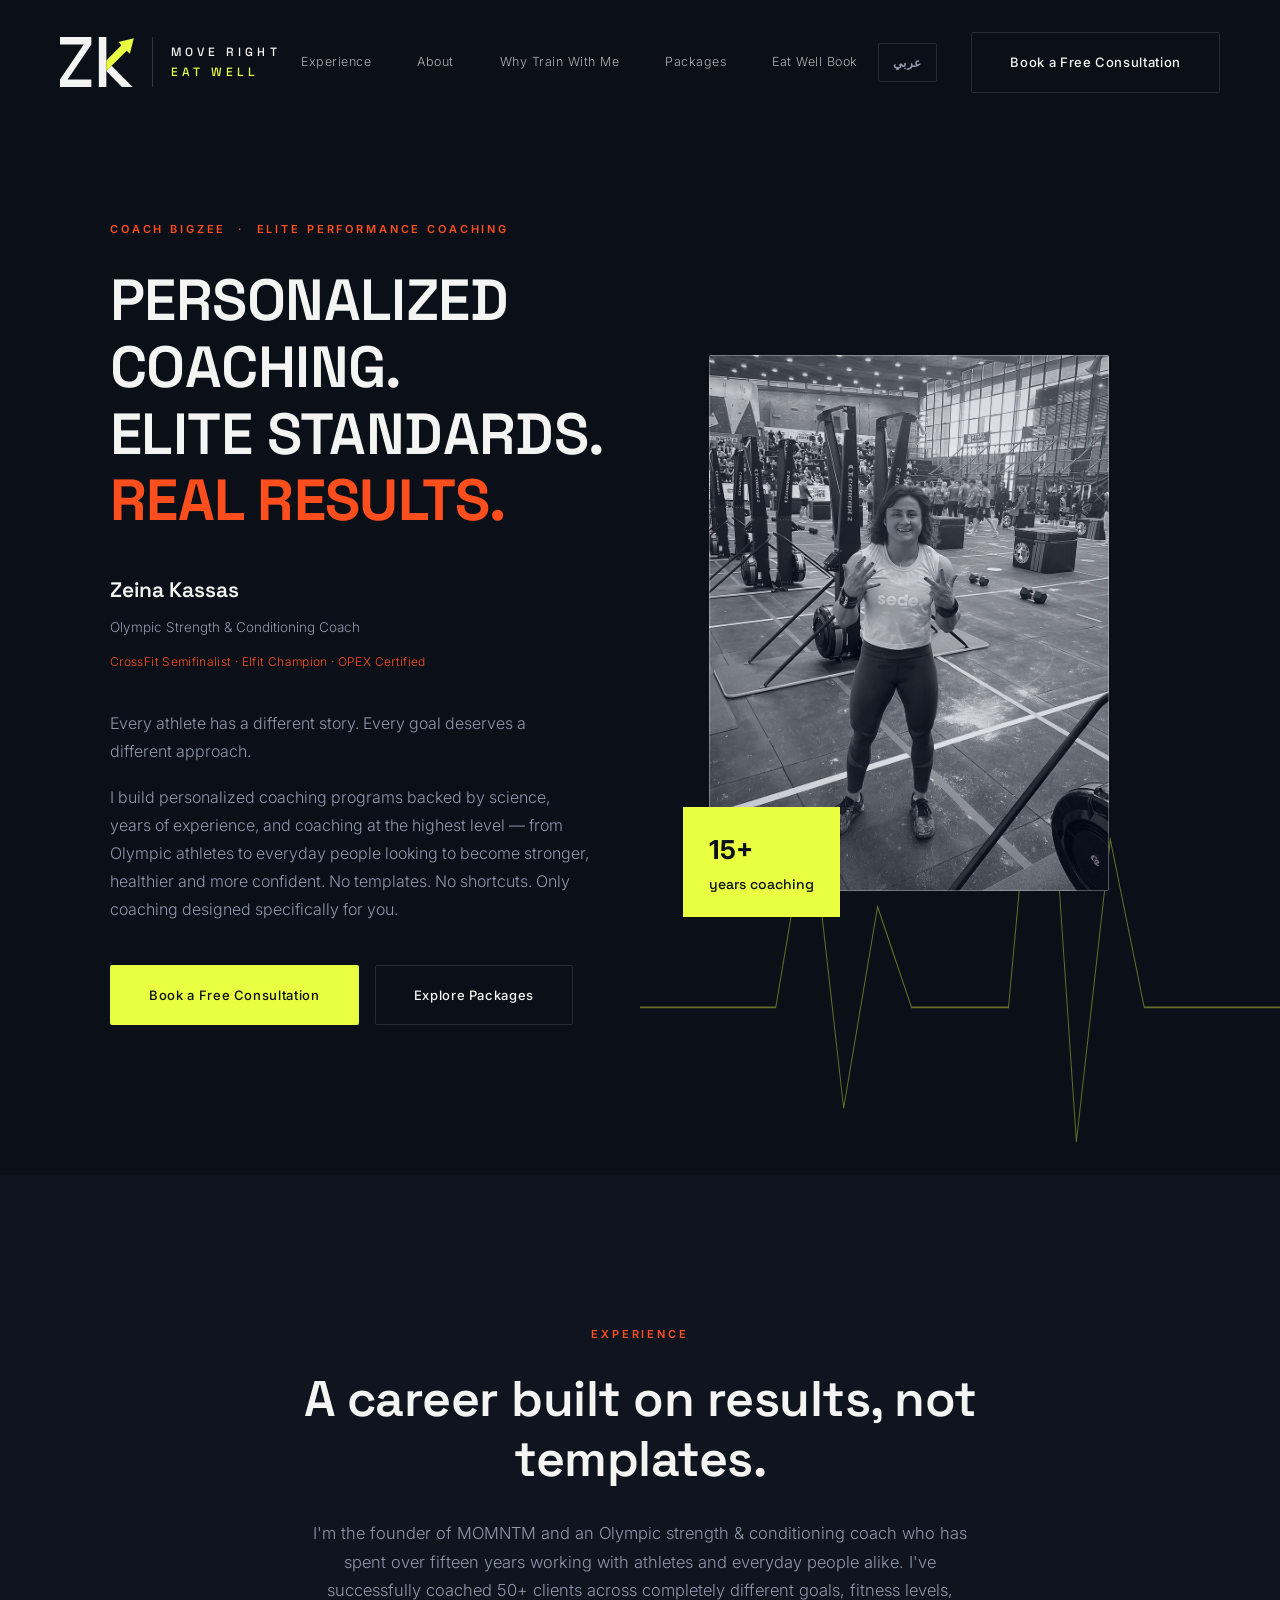
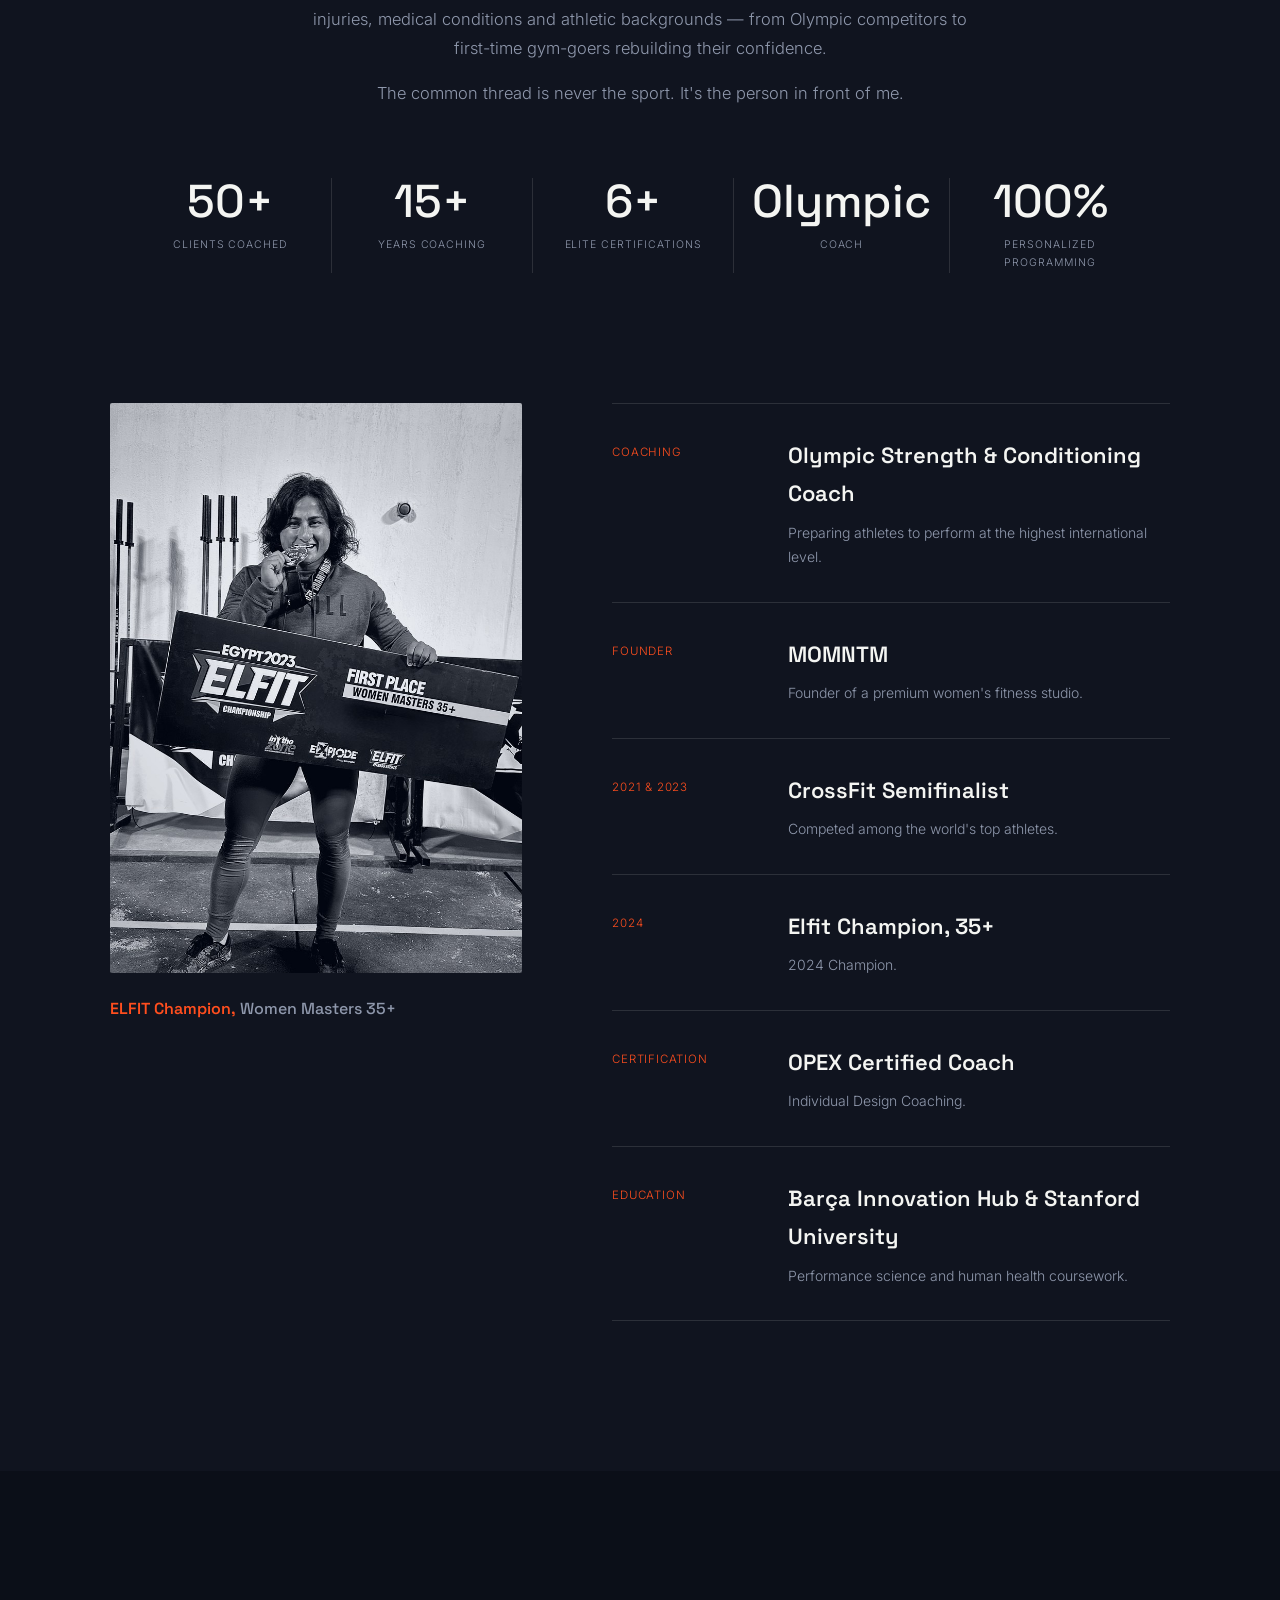
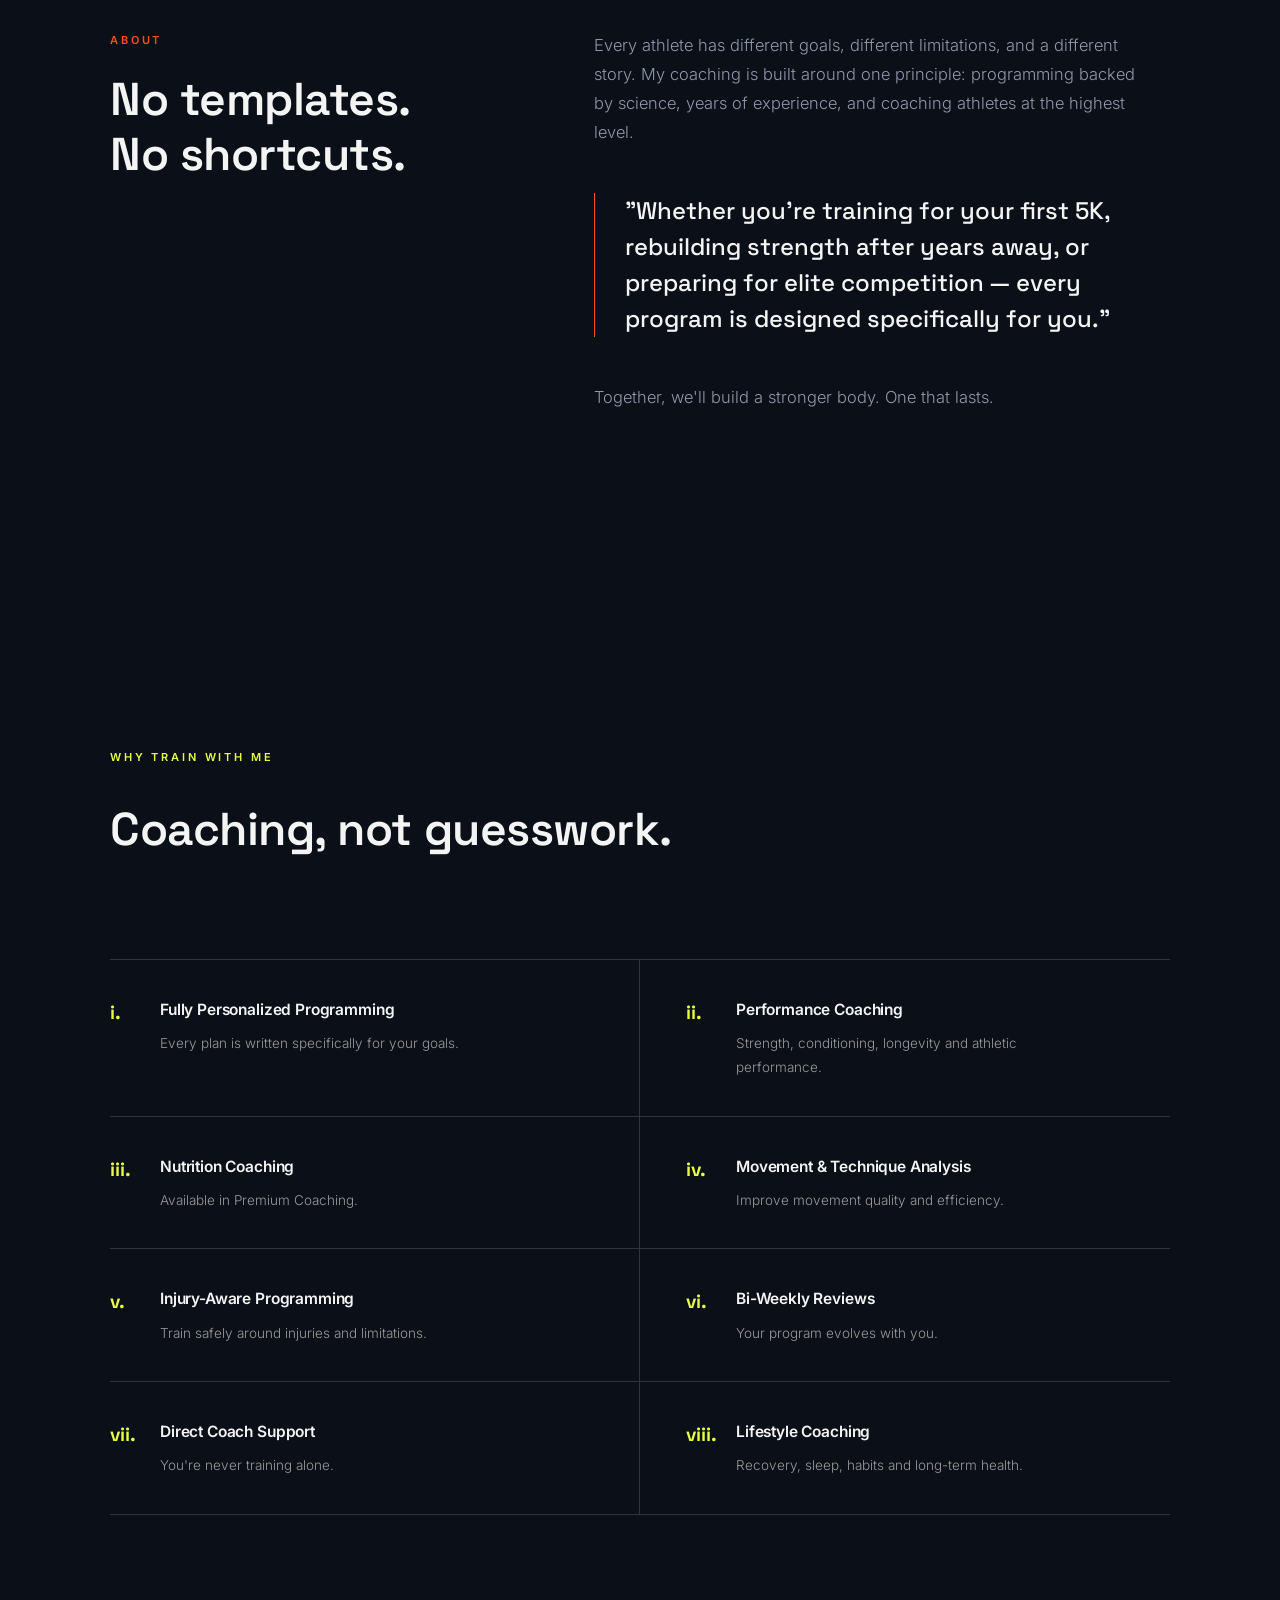
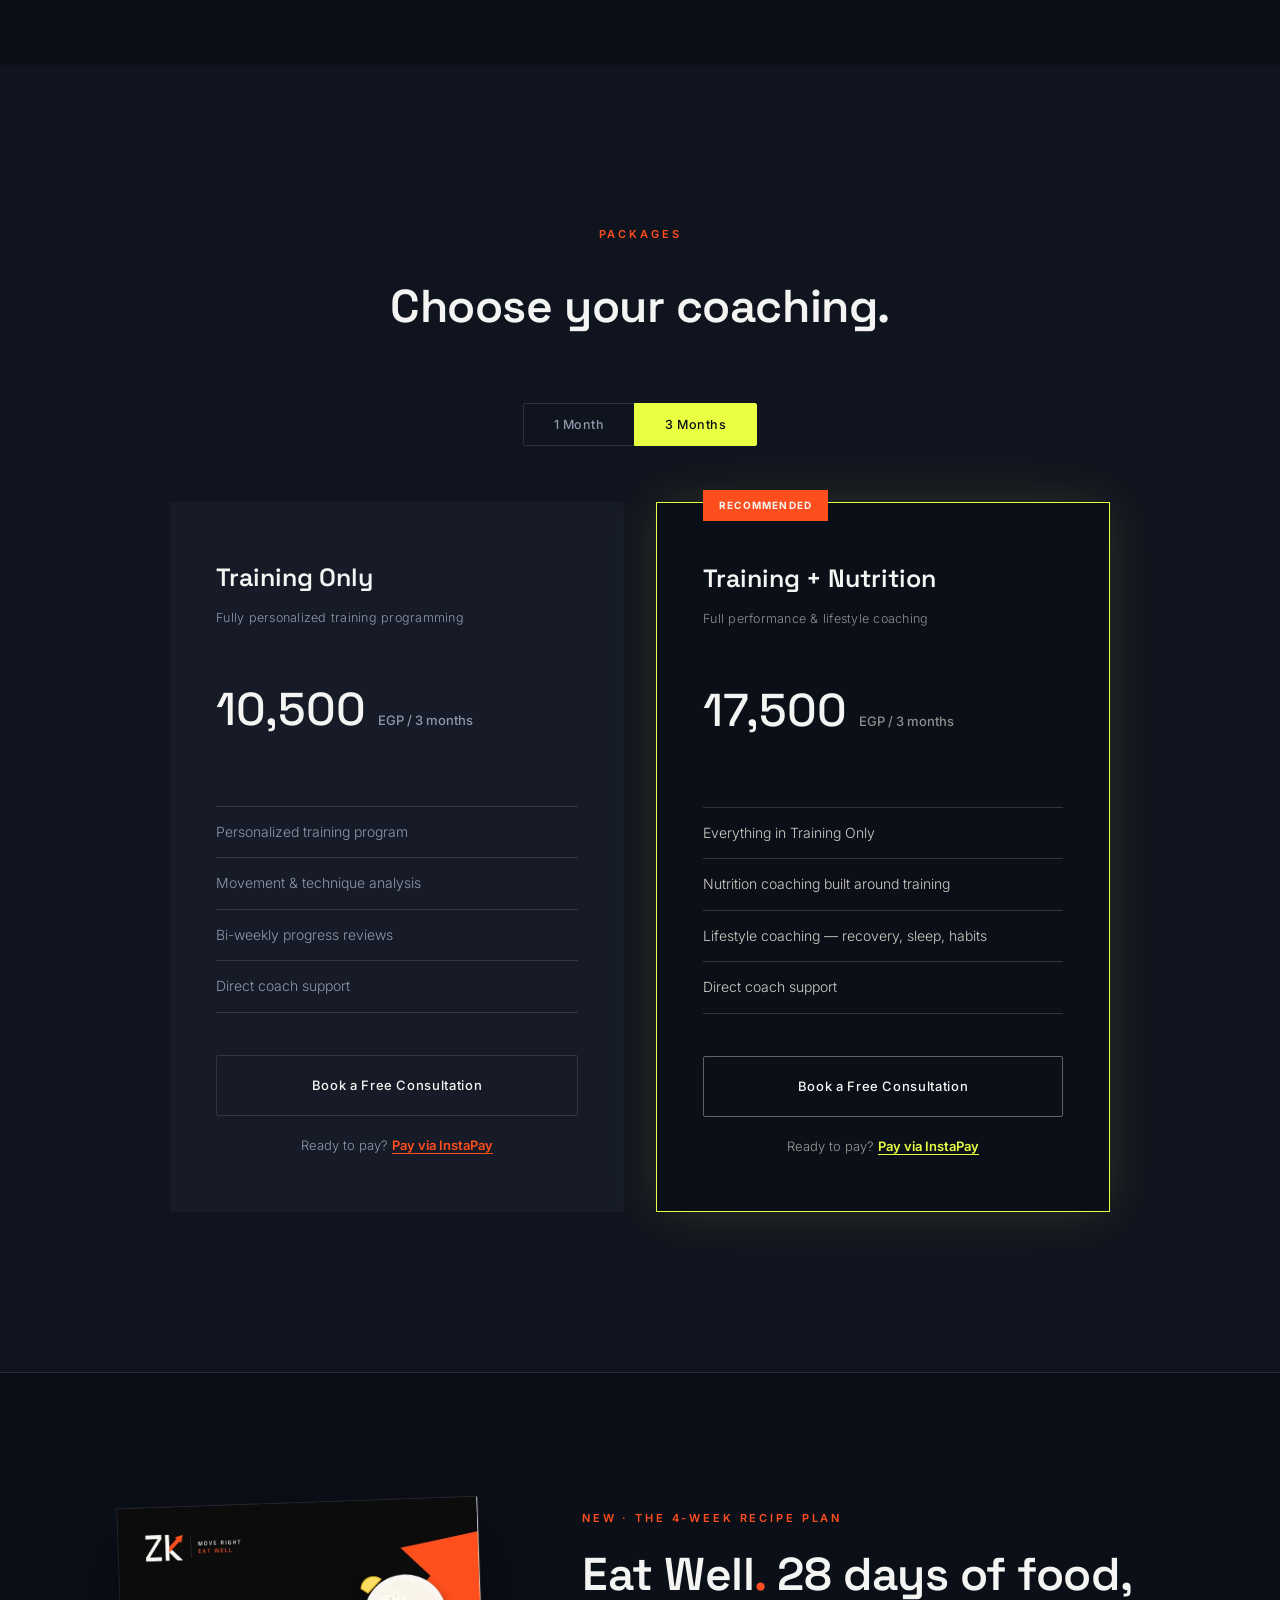
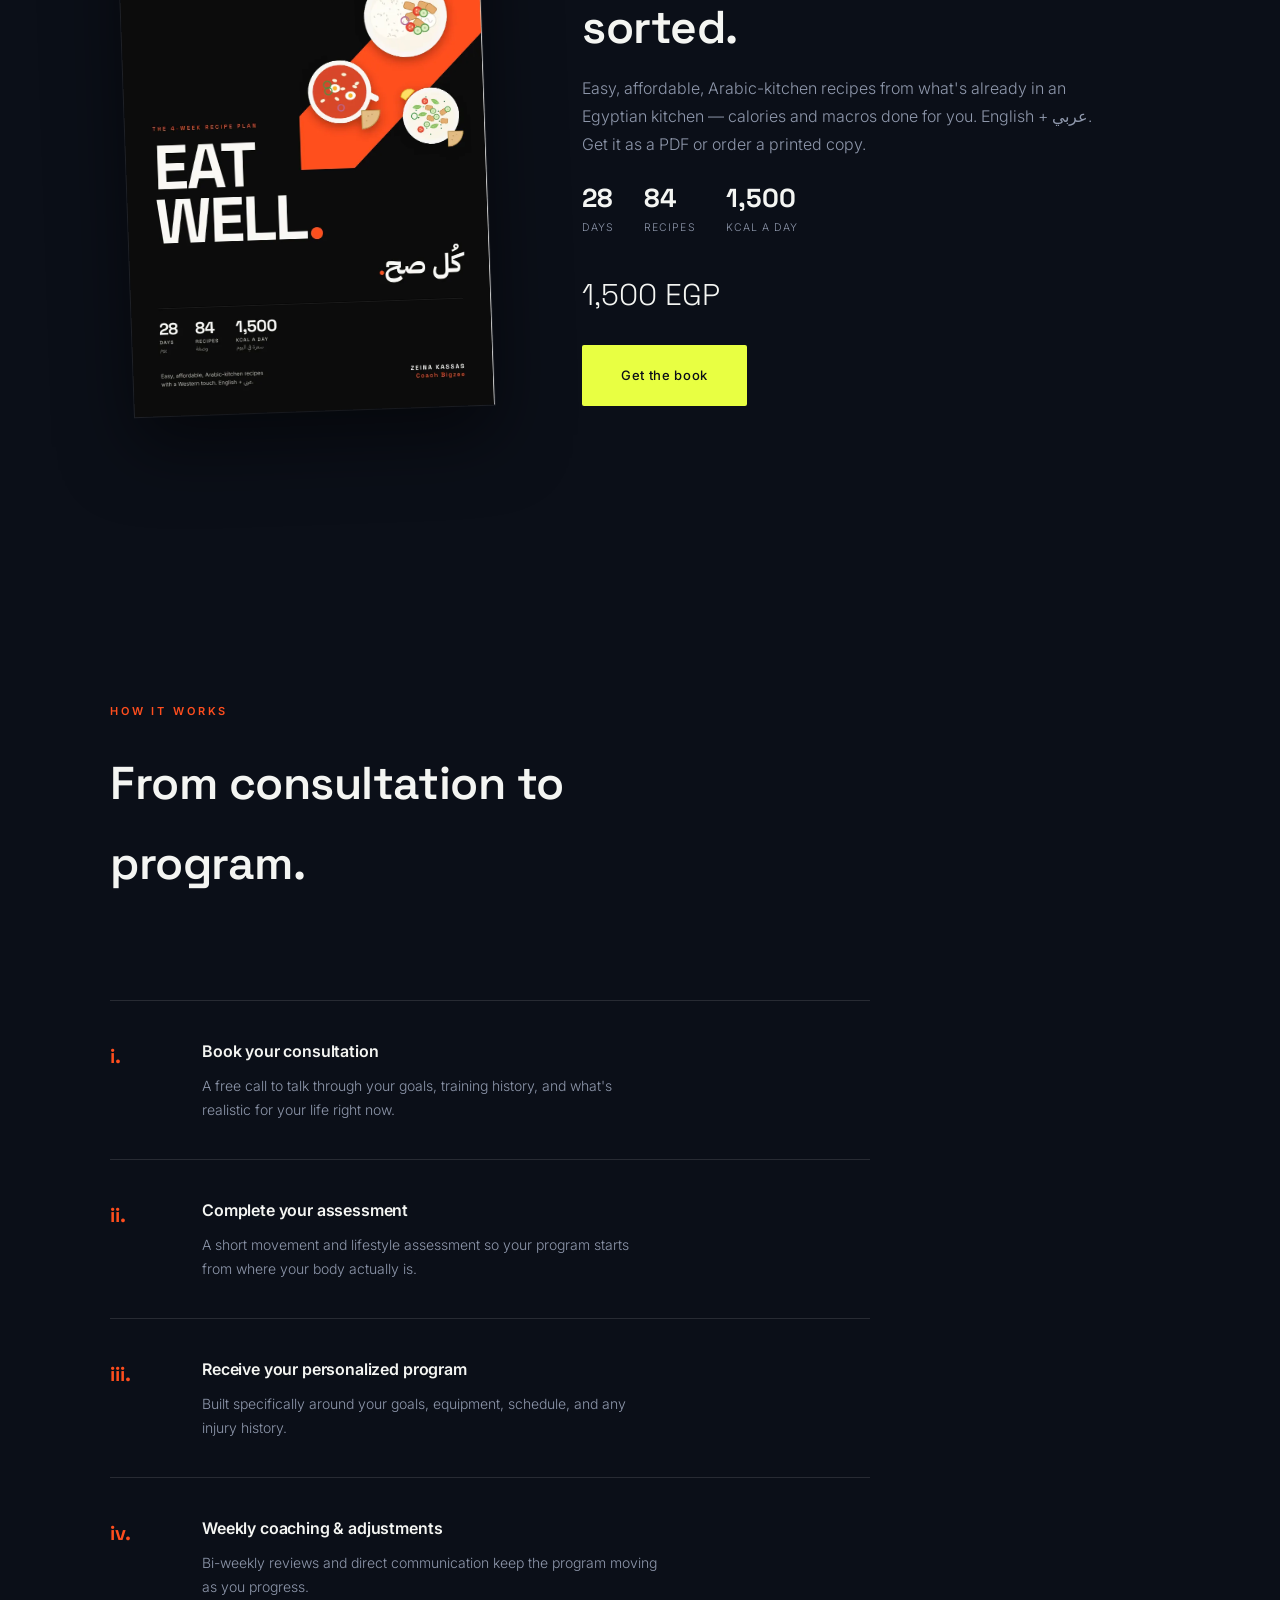
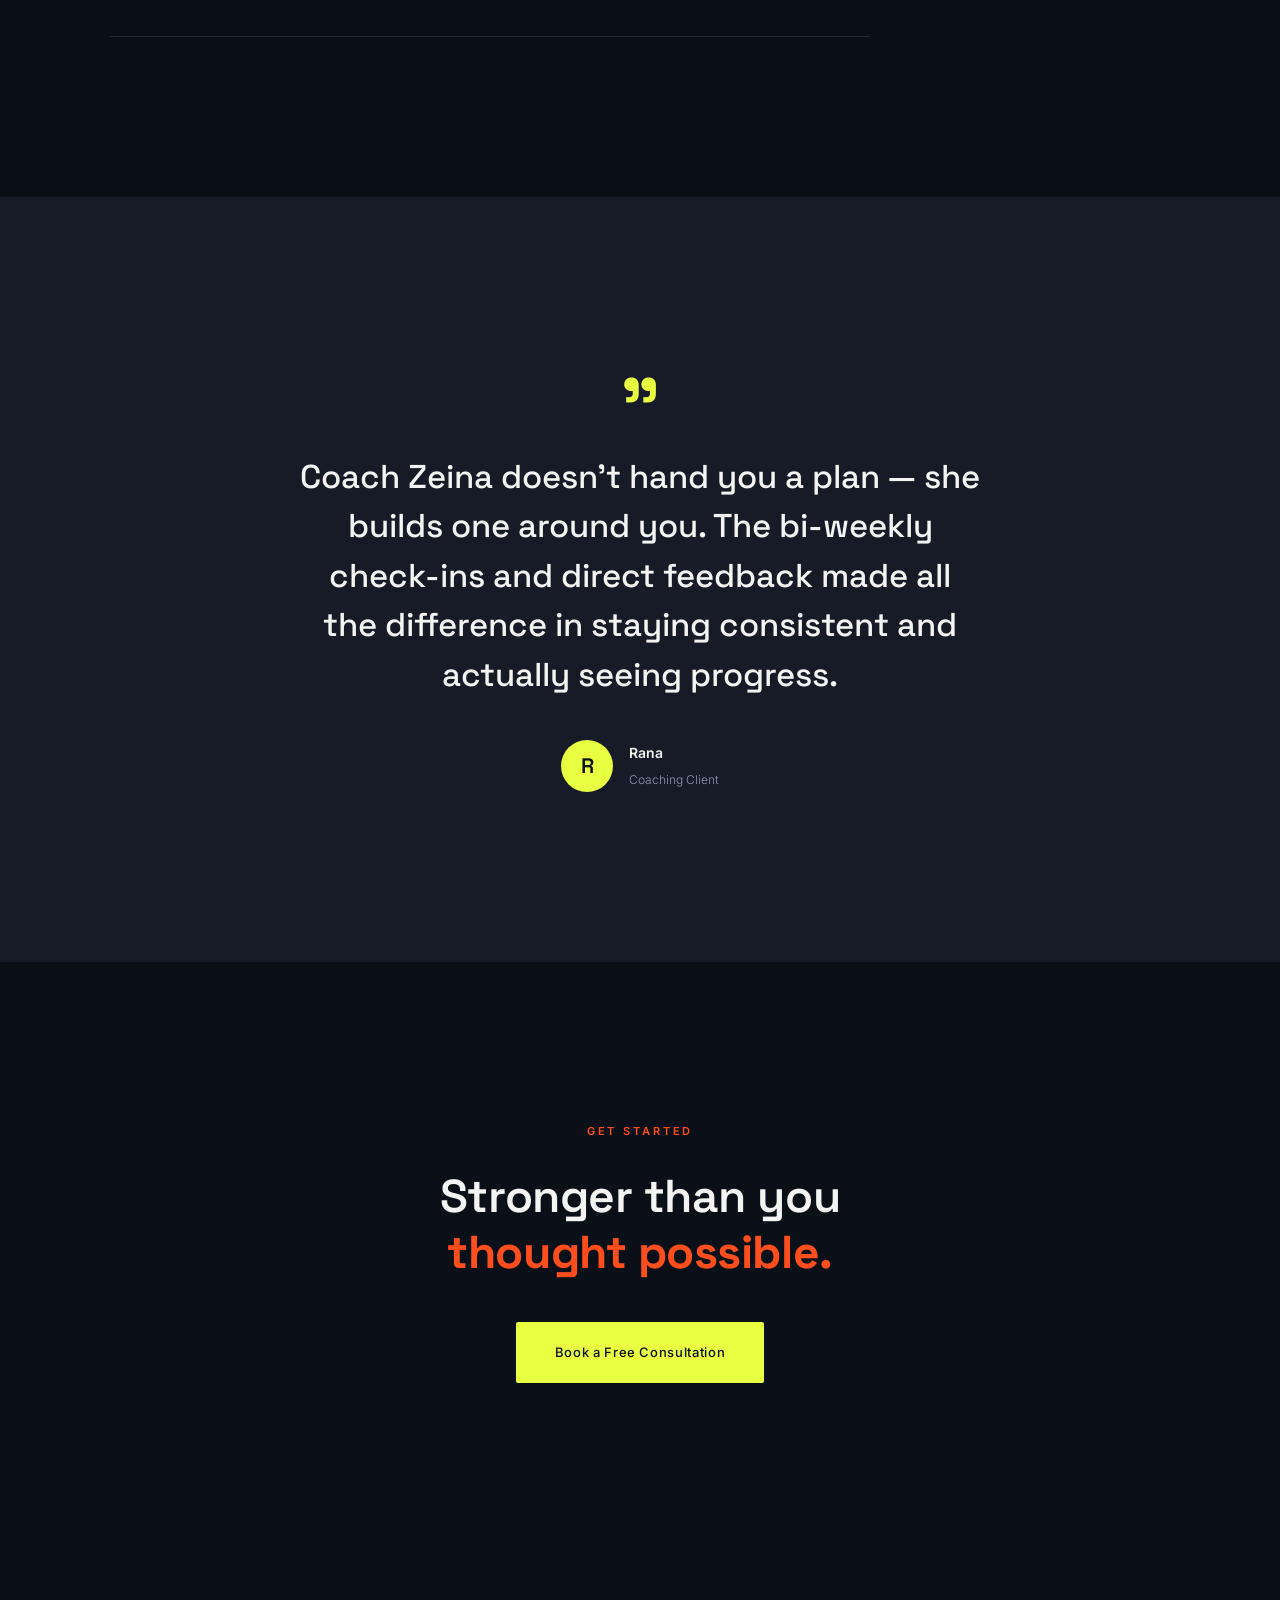
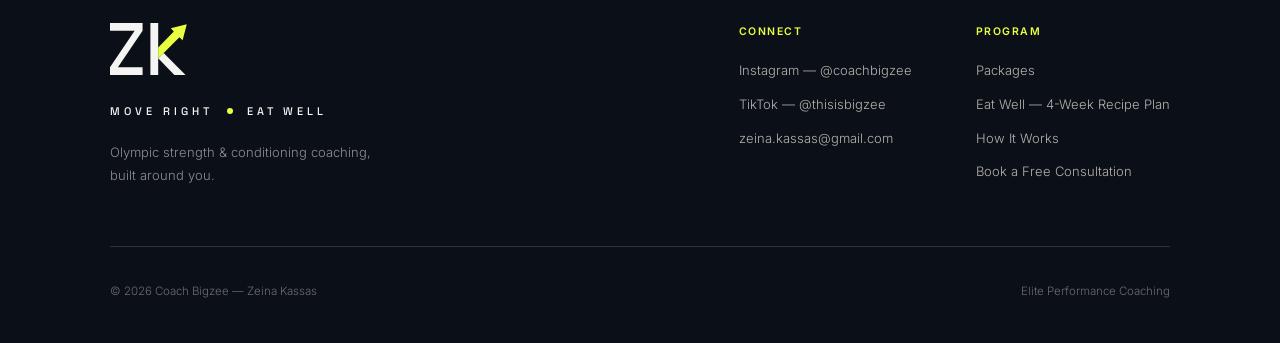
==== commit 3aed3745: "English: call the product a book, not a plan Co-Authored-By: Claude Opus 5.5 <noreply@anthropic.com>" ====
--- a/index.html
+++ b/index.html
@@ -357,7 +357,7 @@
     <a href="#about">About</a>
     <a href="#why">Why Train With Me</a>
     <a href="#packages">Packages</a>
-    <a href="eat-well.html">Eat Well Plan</a>
+    <a href="eat-well.html">Eat Well Book</a>
   </div>
   <a class="lang-switch" href="ar.html">عربي</a>
   <a class="btn btn-primary nav-cta-mobile" href="https://cal.imeetify.com/coachbigzee/strategy-session" target="_blank" rel="noopener">Book</a>
@@ -543,7 +543,7 @@
       <p>Easy, affordable, Arabic-kitchen recipes from what's already in an Egyptian kitchen — calories and macros done for you. English + عربي. Get it as a PDF or order a printed copy.</p>
       <div class="st-facts"><div><b>28</b><span>Days</span></div><div><b>84</b><span>Recipes</span></div><div><b>1,500</b><span>kcal a day</span></div></div>
       <div class="st-price" id="stPrice">1,500 EGP</div>
-      <a class="btn btn-primary" href="eat-well.html">Get the plan</a>
+      <a class="btn btn-primary" href="eat-well.html">Get the book</a>
     </div>
   </div>
 </section>
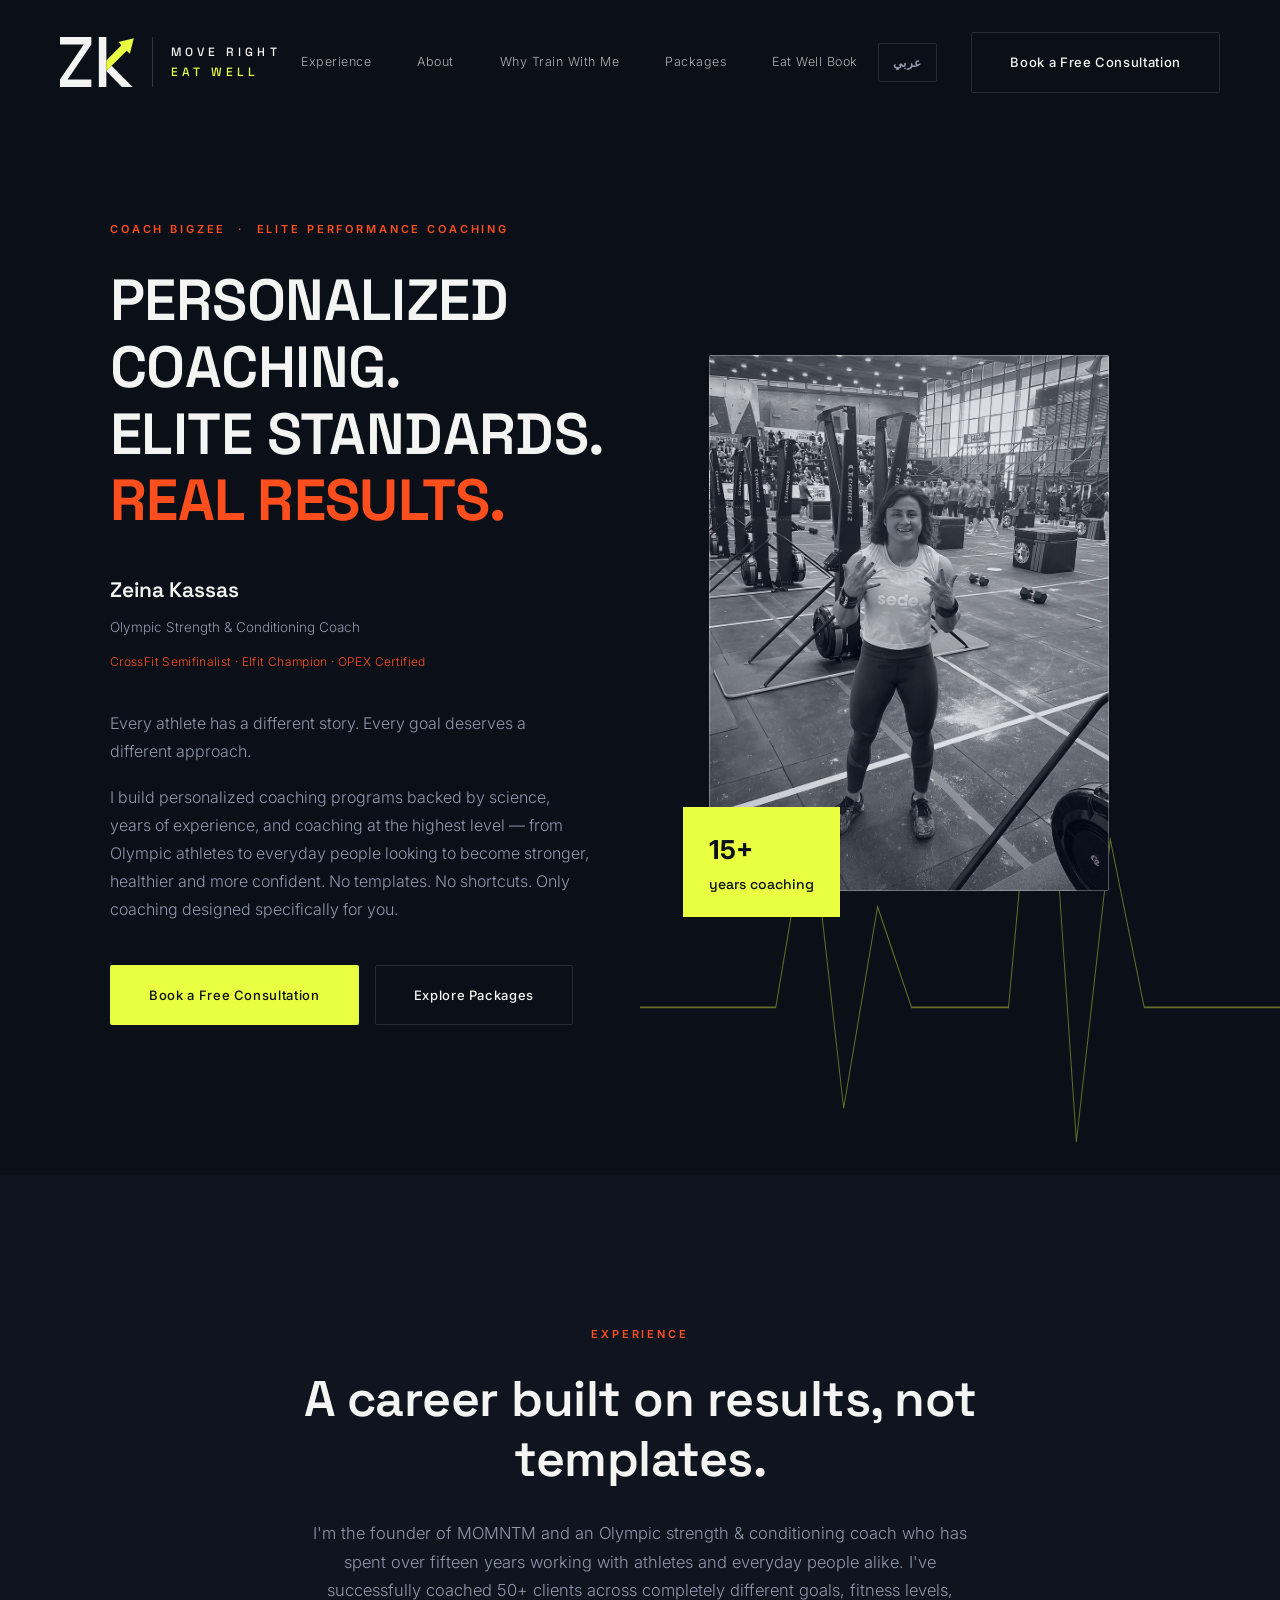
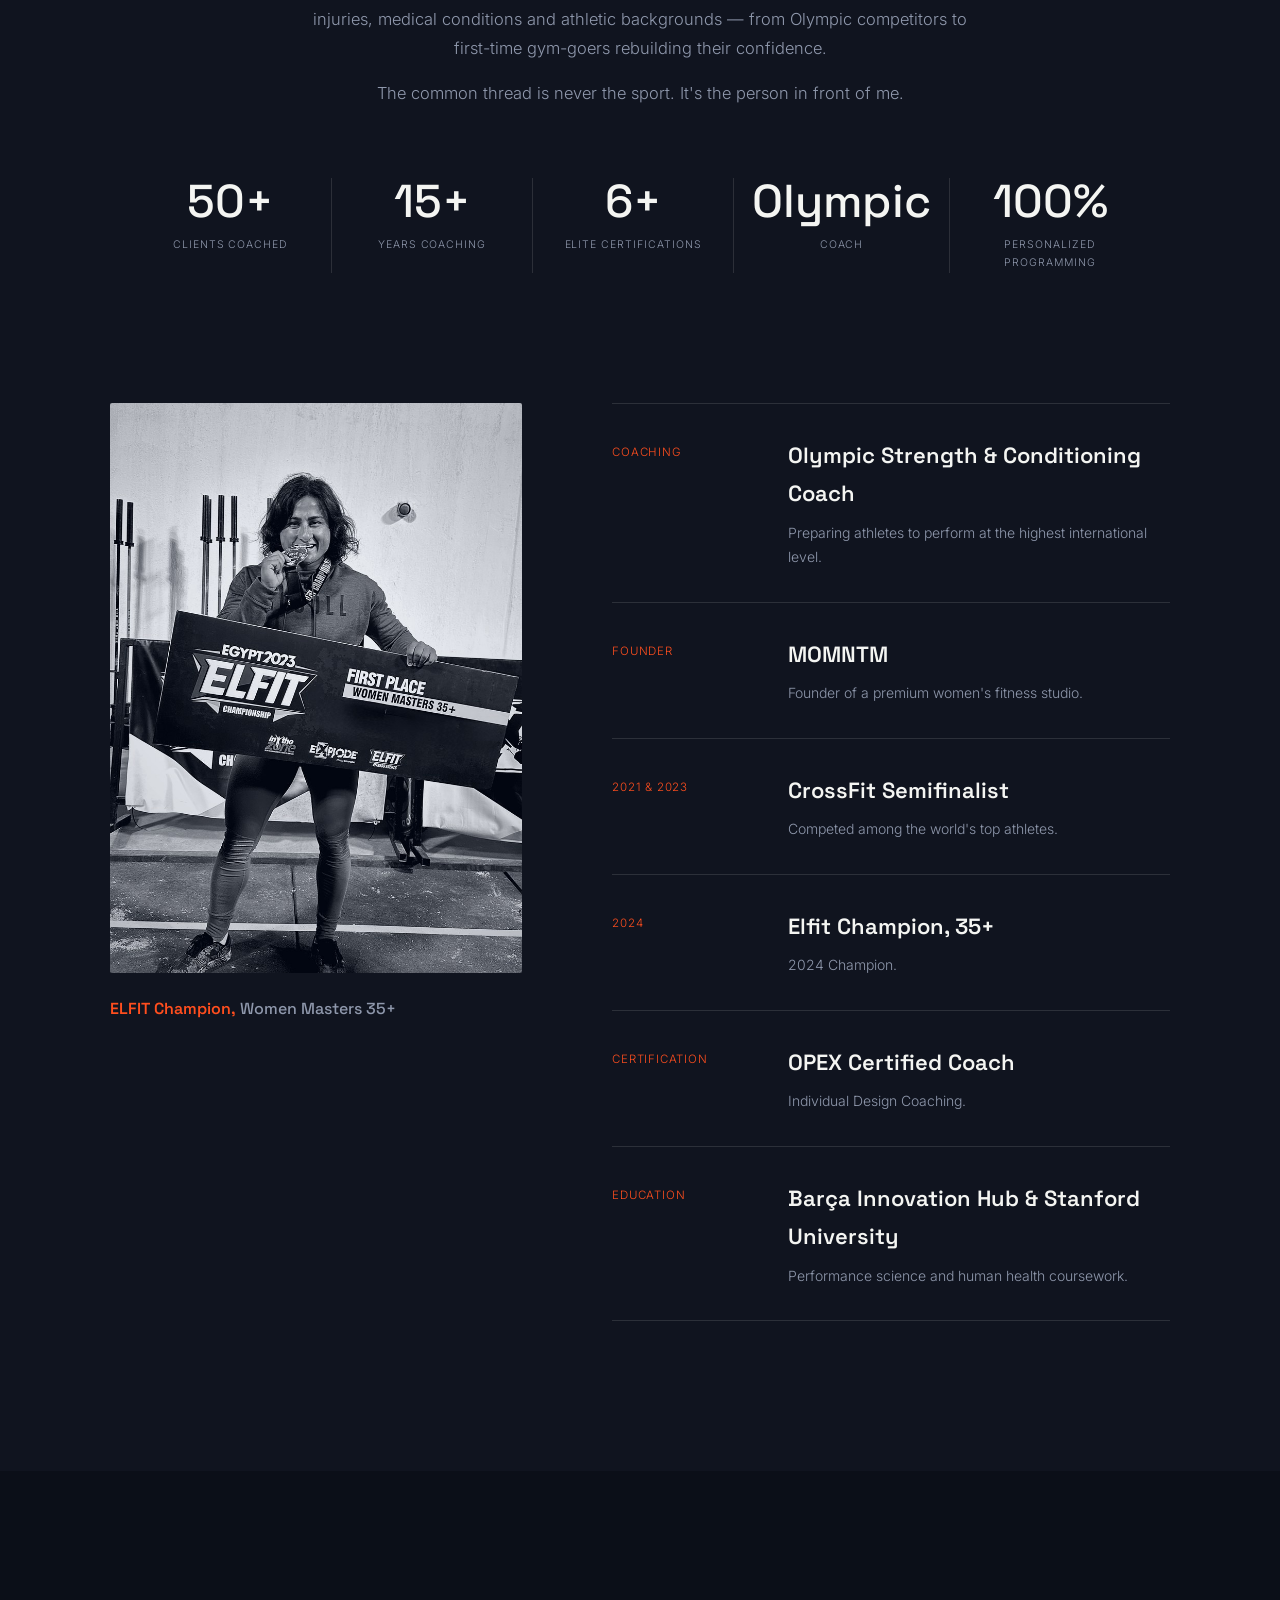
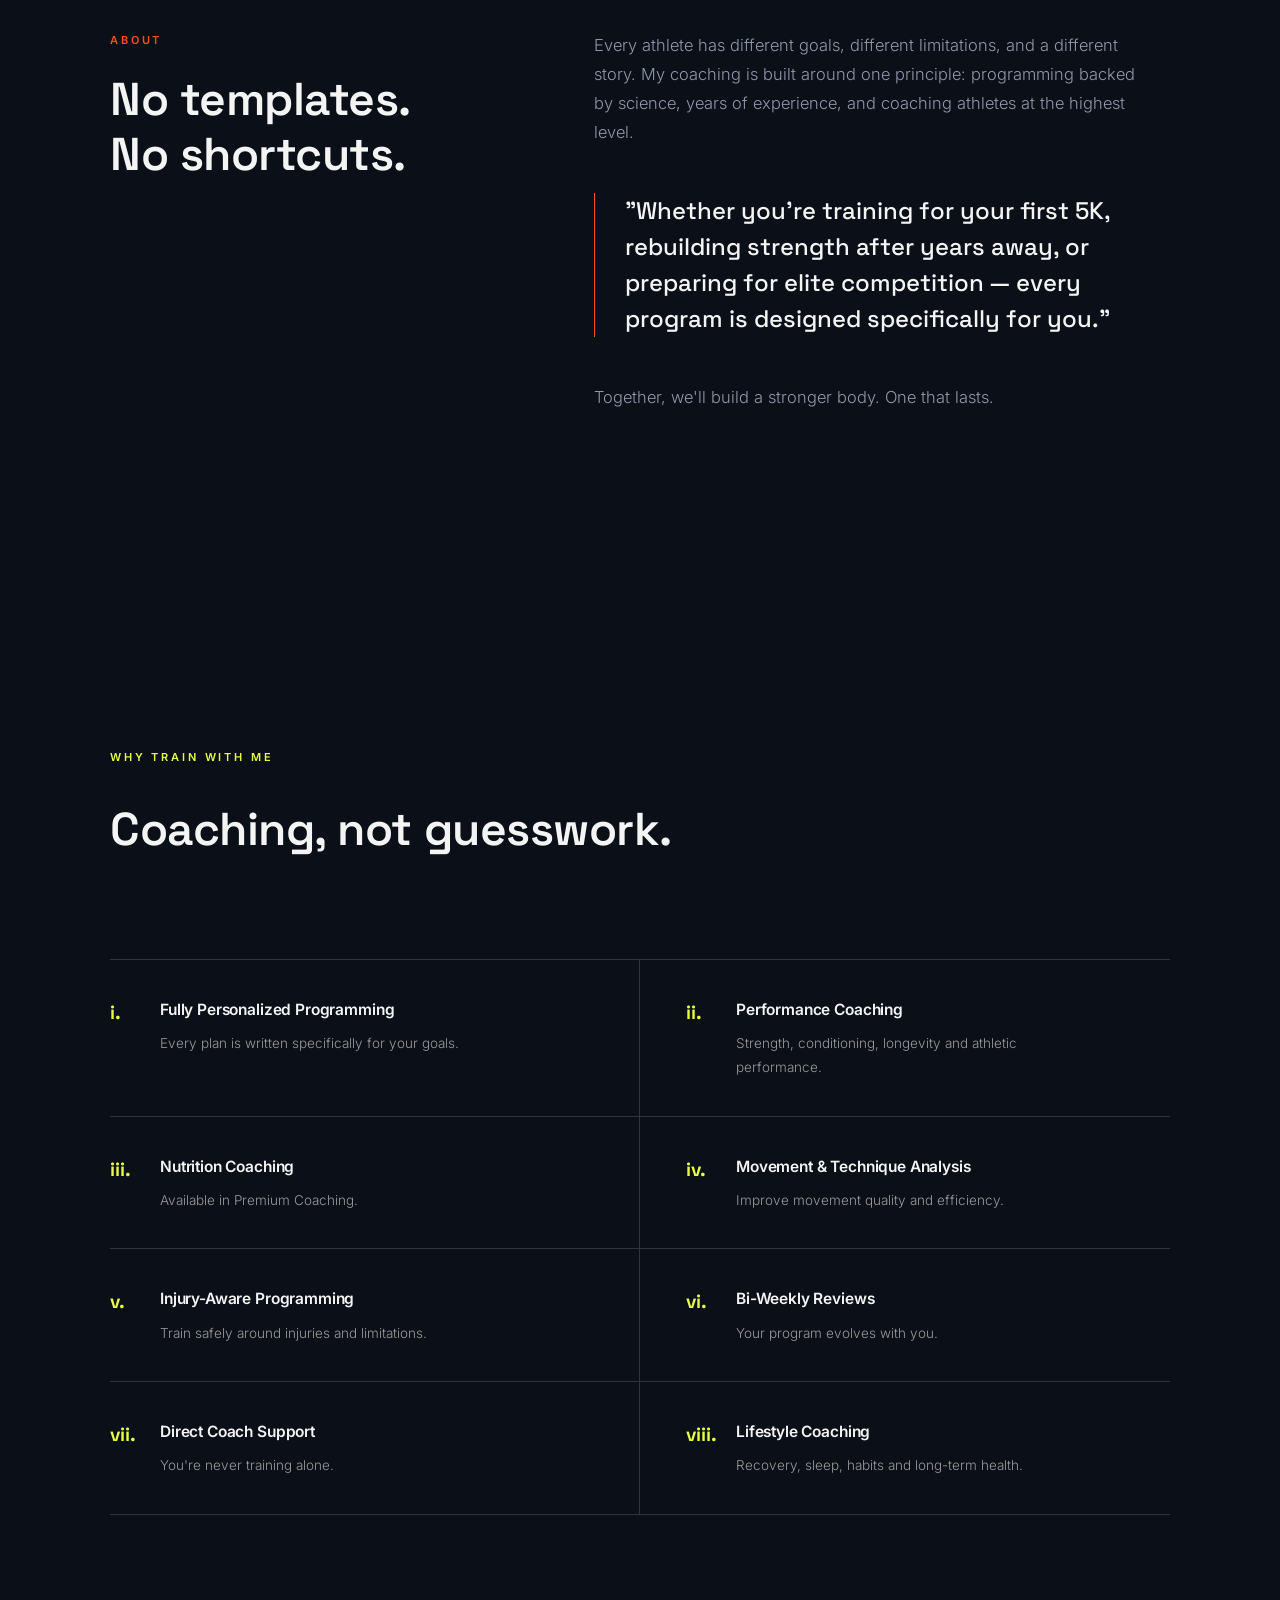
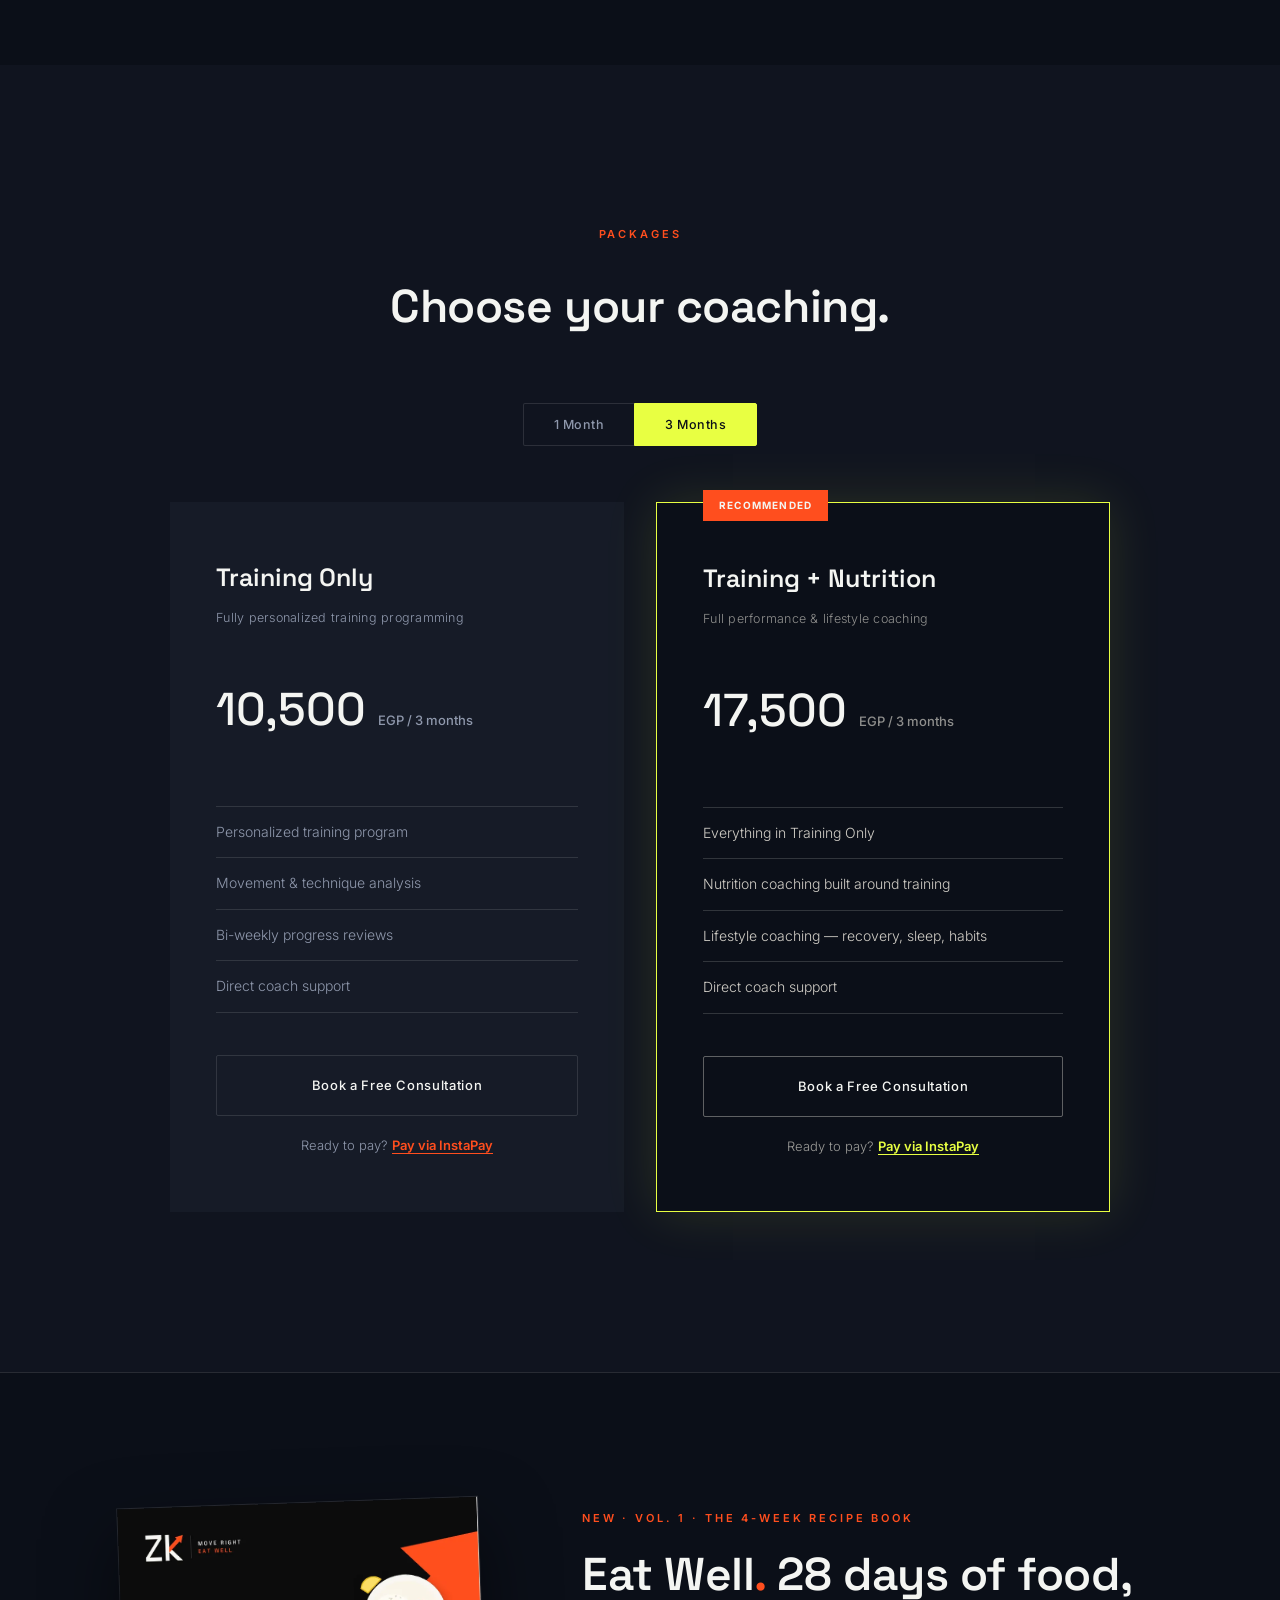
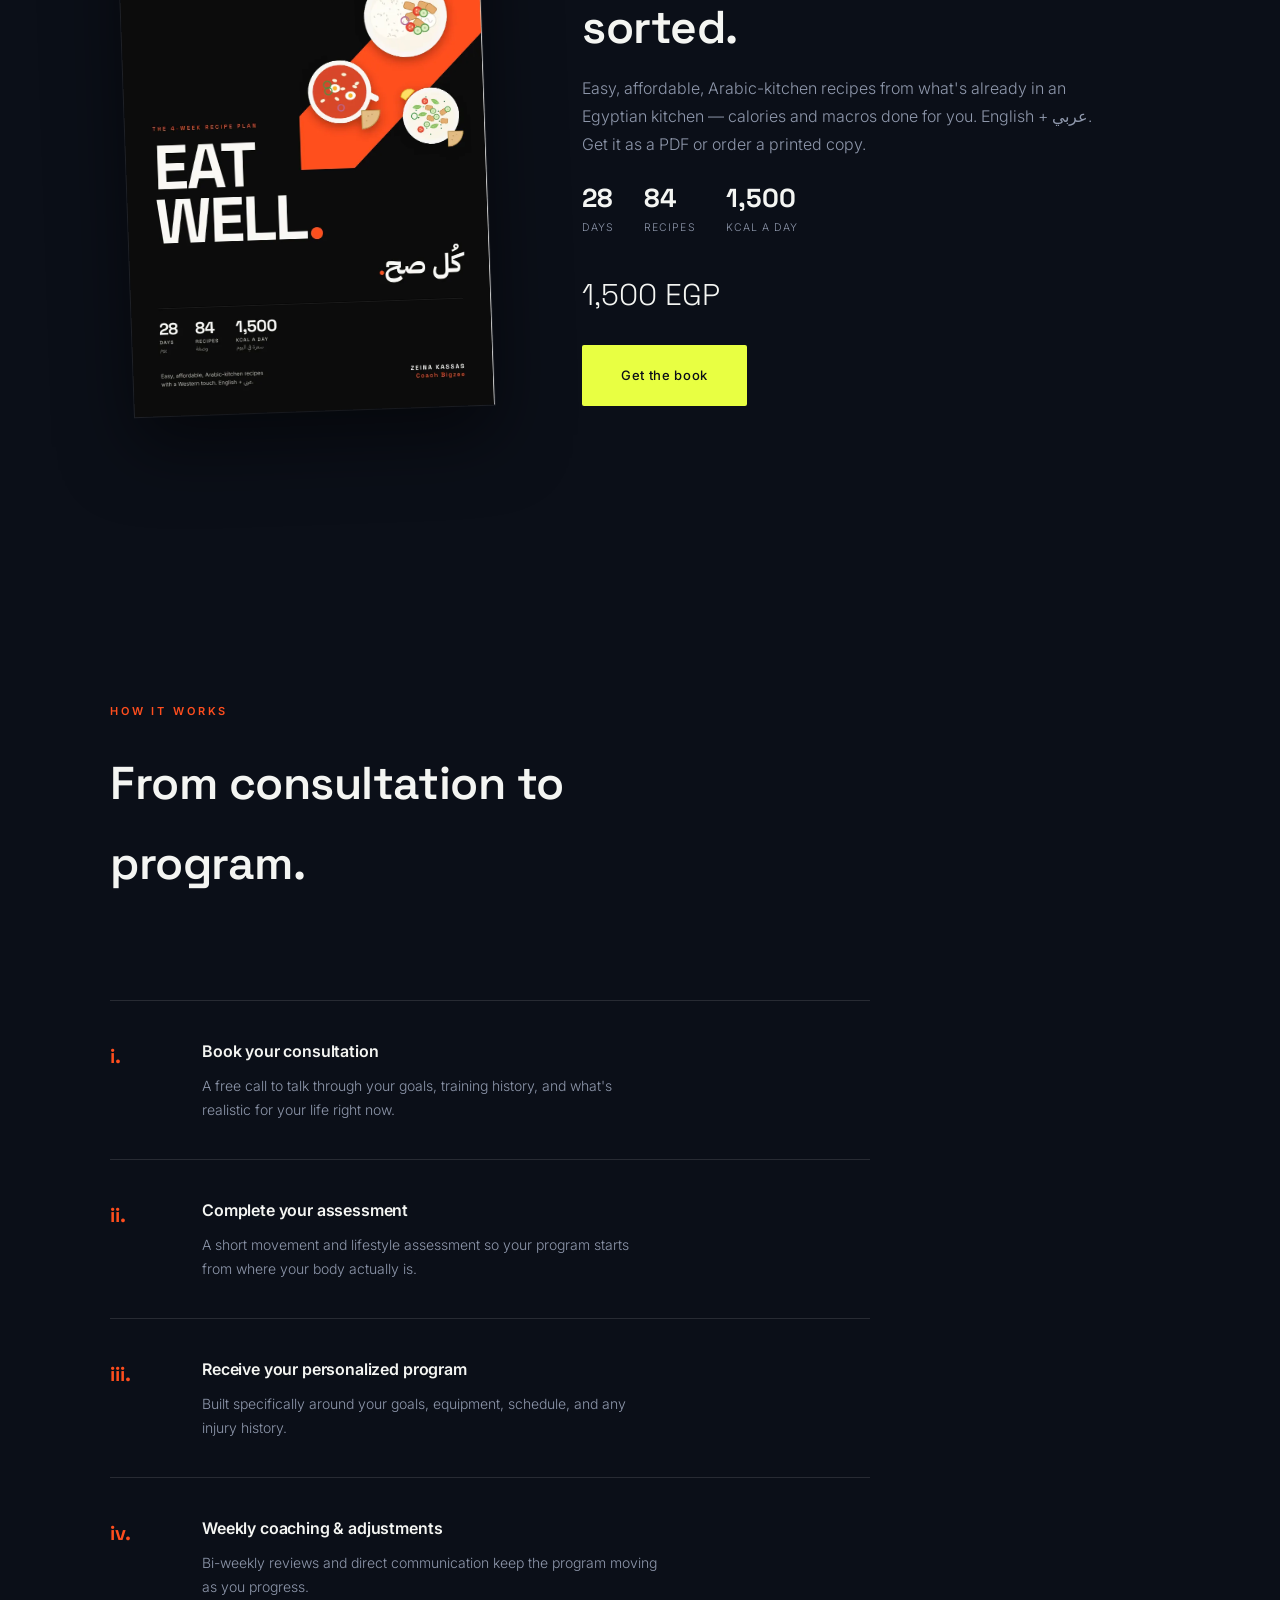
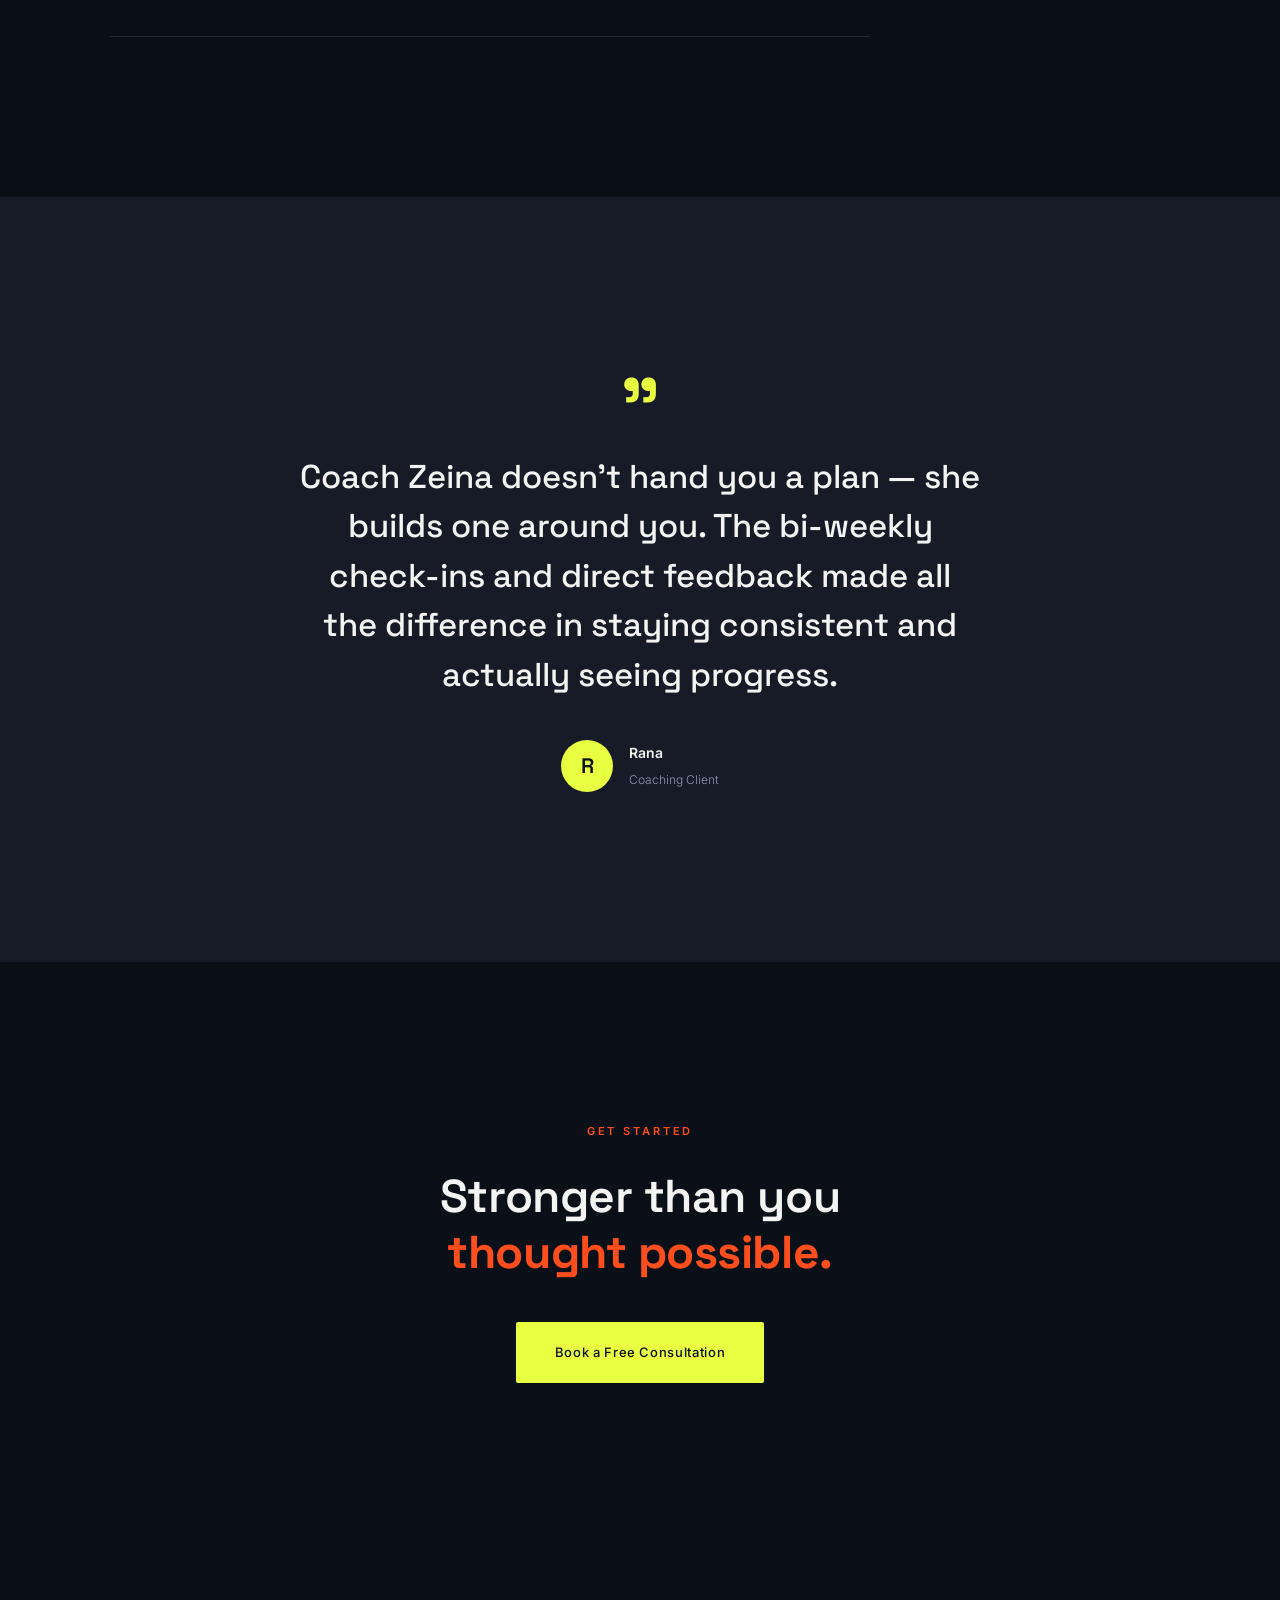
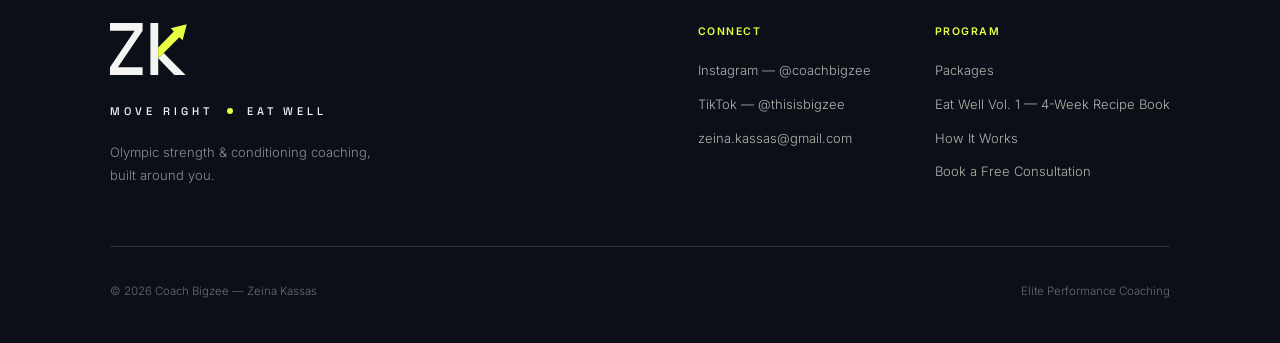
==== commit 025f12b0: "Name the book Eat Well Vol. 1 and make /admin open the dashboard - Title is now 'Eat Well Vol. 1 — T" ====
--- a/index.html
+++ b/index.html
@@ -536,9 +536,9 @@
 <!-- ============ SHOP: EAT WELL ============ -->
 <section class="shop-teaser" id="eat-well">
   <div class="wrap">
-    <a class="st-cover reveal" href="eat-well.html"><span class="st-flag" id="stFlag" hidden>Launch offer</span><img src="assets/shop/eat-well-cover.webp" alt="Eat Well — The 4-Week Recipe Plan" loading="lazy"></a>
+    <a class="st-cover reveal" href="eat-well.html"><span class="st-flag" id="stFlag" hidden>Launch offer</span><img src="assets/shop/eat-well-cover.webp" alt="Eat Well Vol. 1 — The 4-Week Recipe Book" loading="lazy"></a>
     <div class="reveal">
-      <span class="eyebrow">New · The 4-Week Recipe Plan</span>
+      <span class="eyebrow">New · Vol. 1 · The 4-Week Recipe Book</span>
       <h2>Eat Well<em>.</em> 28 days of food, sorted.</h2>
       <p>Easy, affordable, Arabic-kitchen recipes from what's already in an Egyptian kitchen — calories and macros done for you. English + عربي. Get it as a PDF or order a printed copy.</p>
       <div class="st-facts"><div><b>28</b><span>Days</span></div><div><b>84</b><span>Recipes</span></div><div><b>1,500</b><span>kcal a day</span></div></div>
@@ -604,7 +604,7 @@
         <div class="footer-col">
           <h4>Program</h4>
           <a href="#packages">Packages</a>
-          <a href="eat-well.html">Eat Well — 4-Week Recipe Plan</a>
+          <a href="eat-well.html">Eat Well Vol. 1 — 4-Week Recipe Book</a>
           <a href="#process">How It Works</a>
           <a href="https://cal.imeetify.com/coachbigzee/strategy-session" target="_blank" rel="noopener">Book a Free Consultation</a>
         </div>
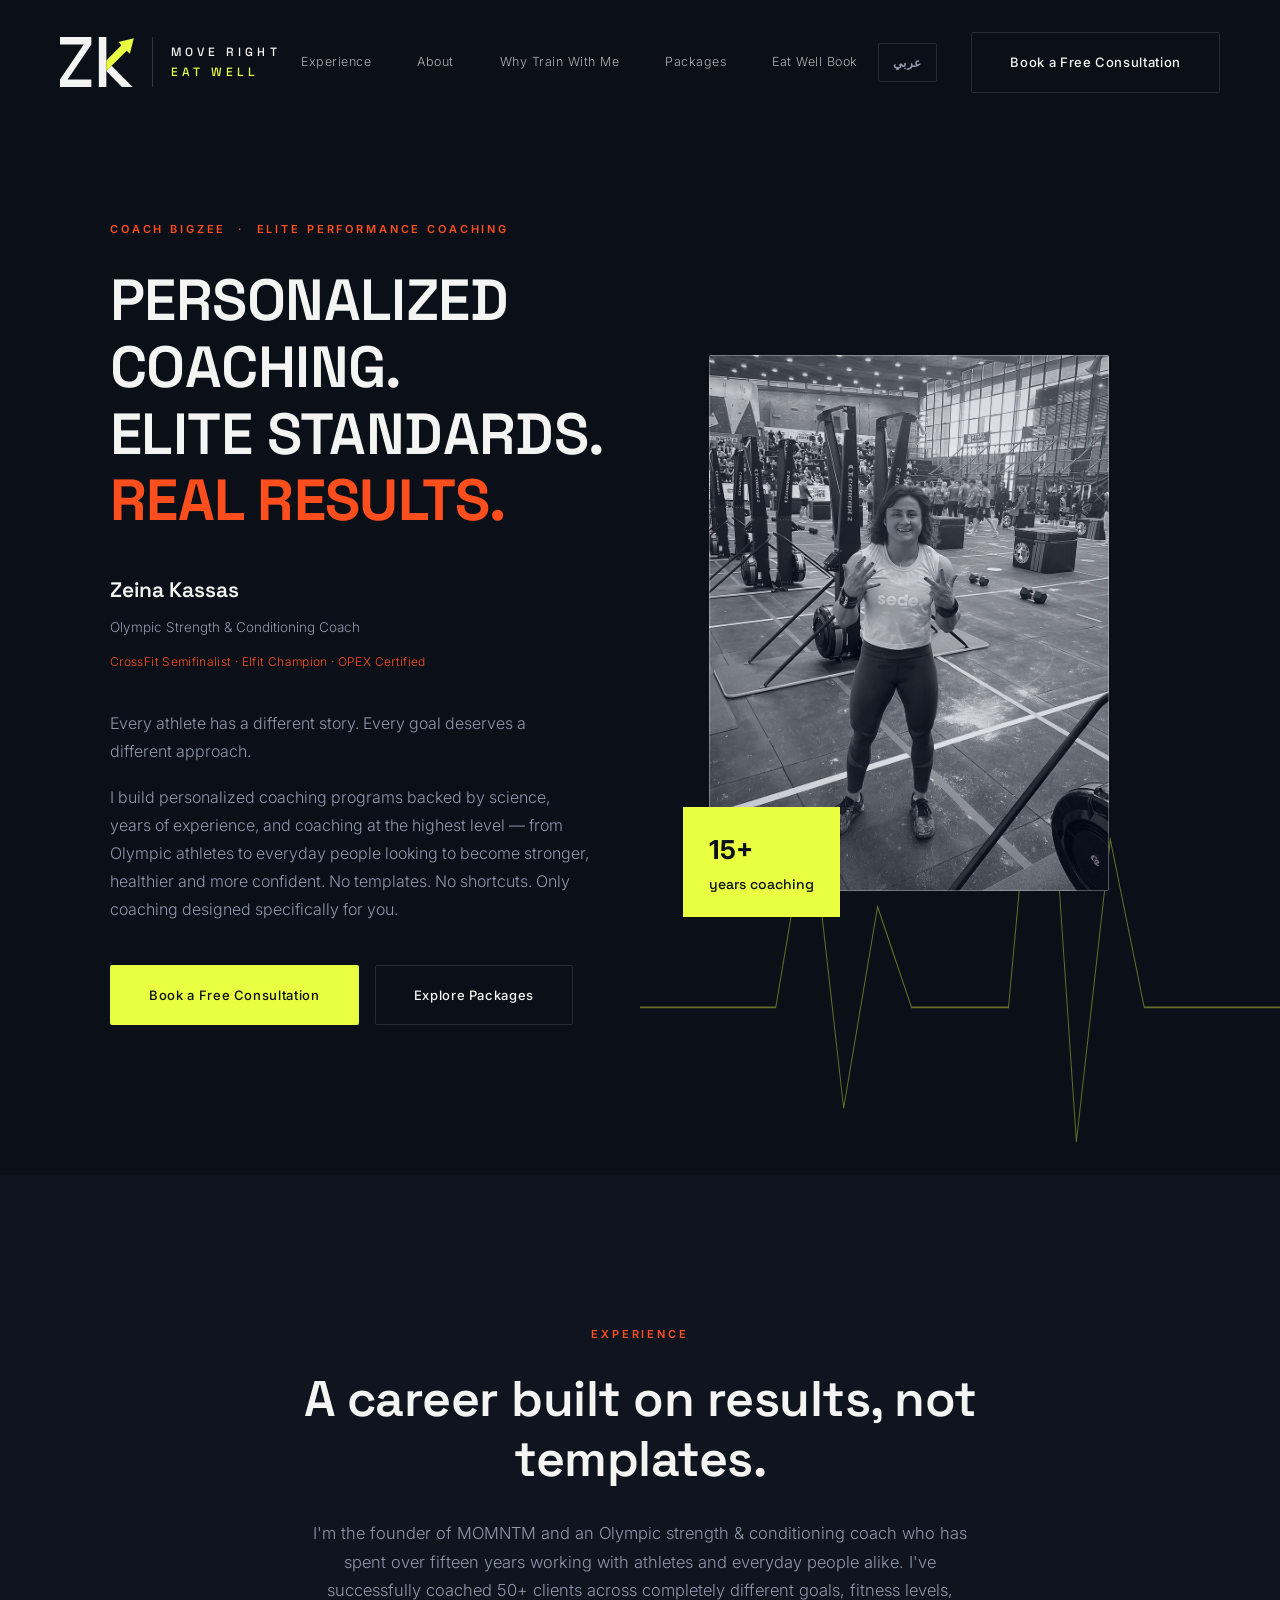
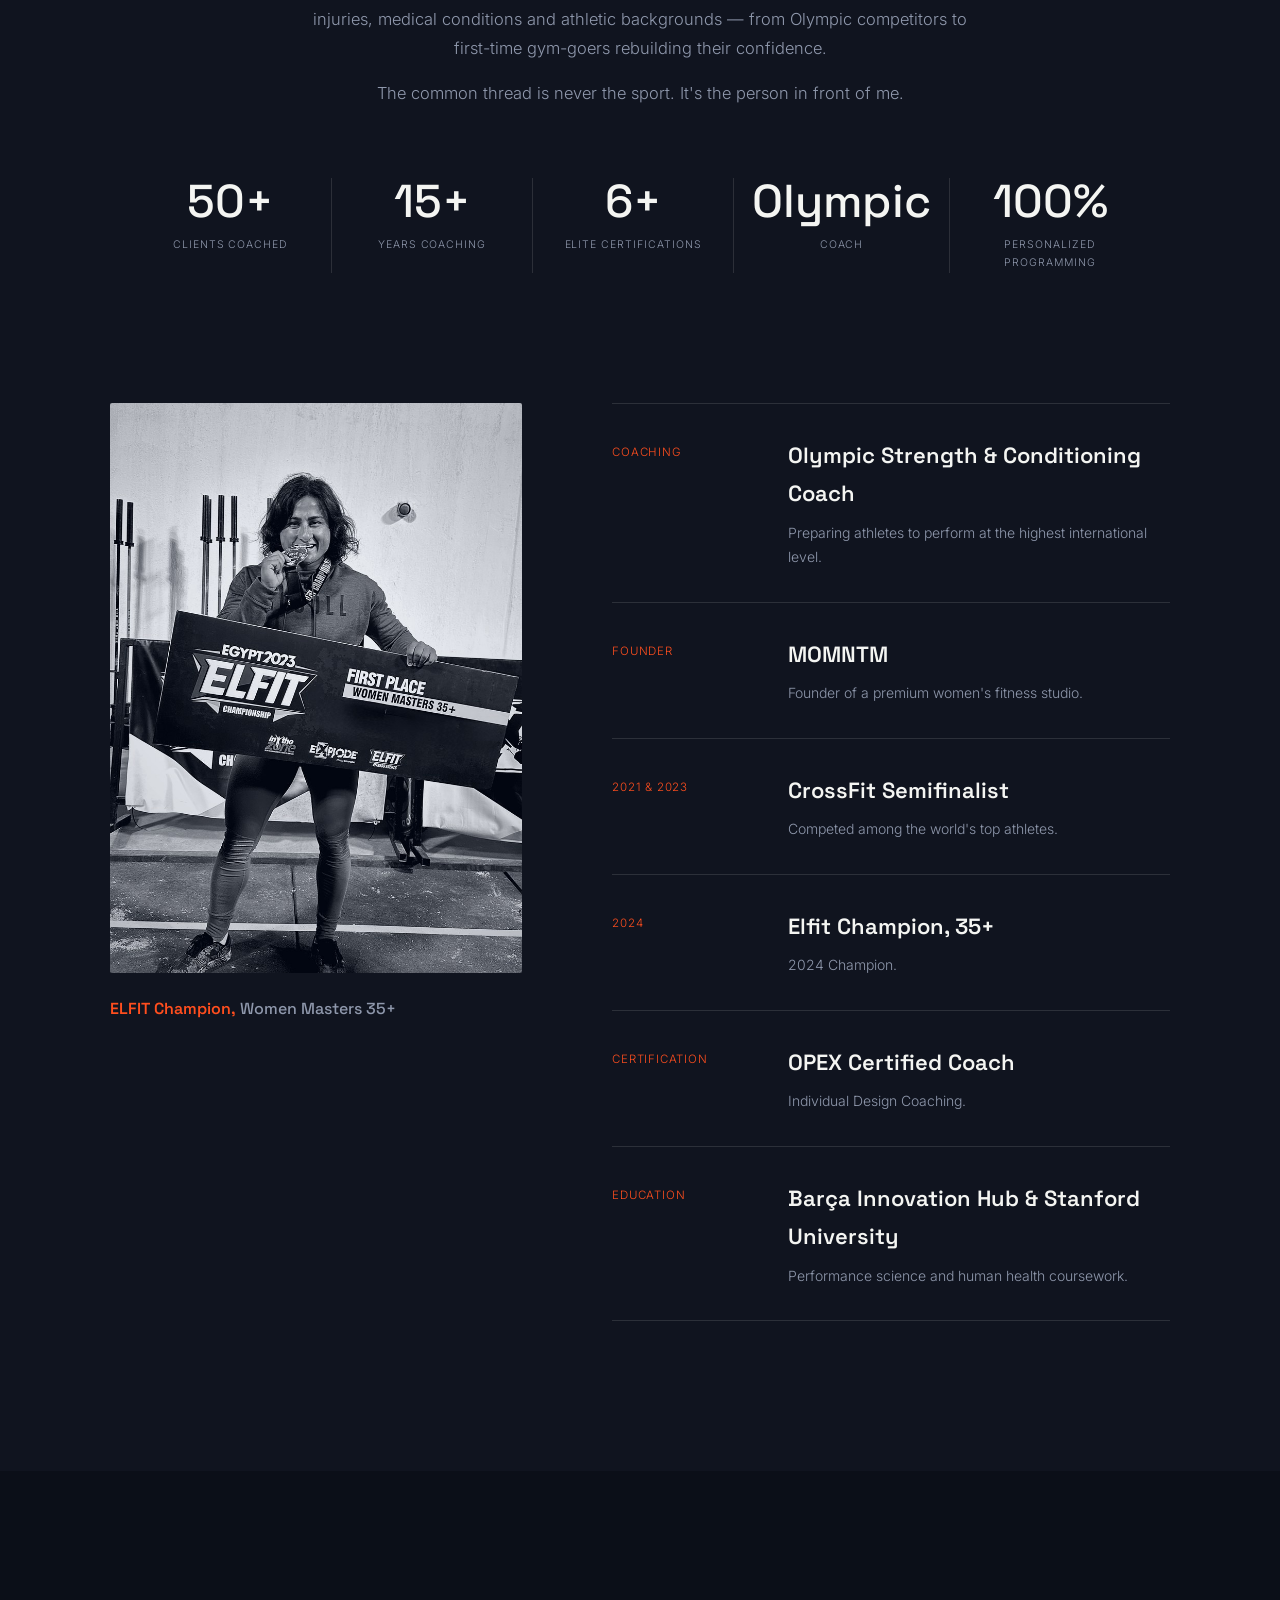
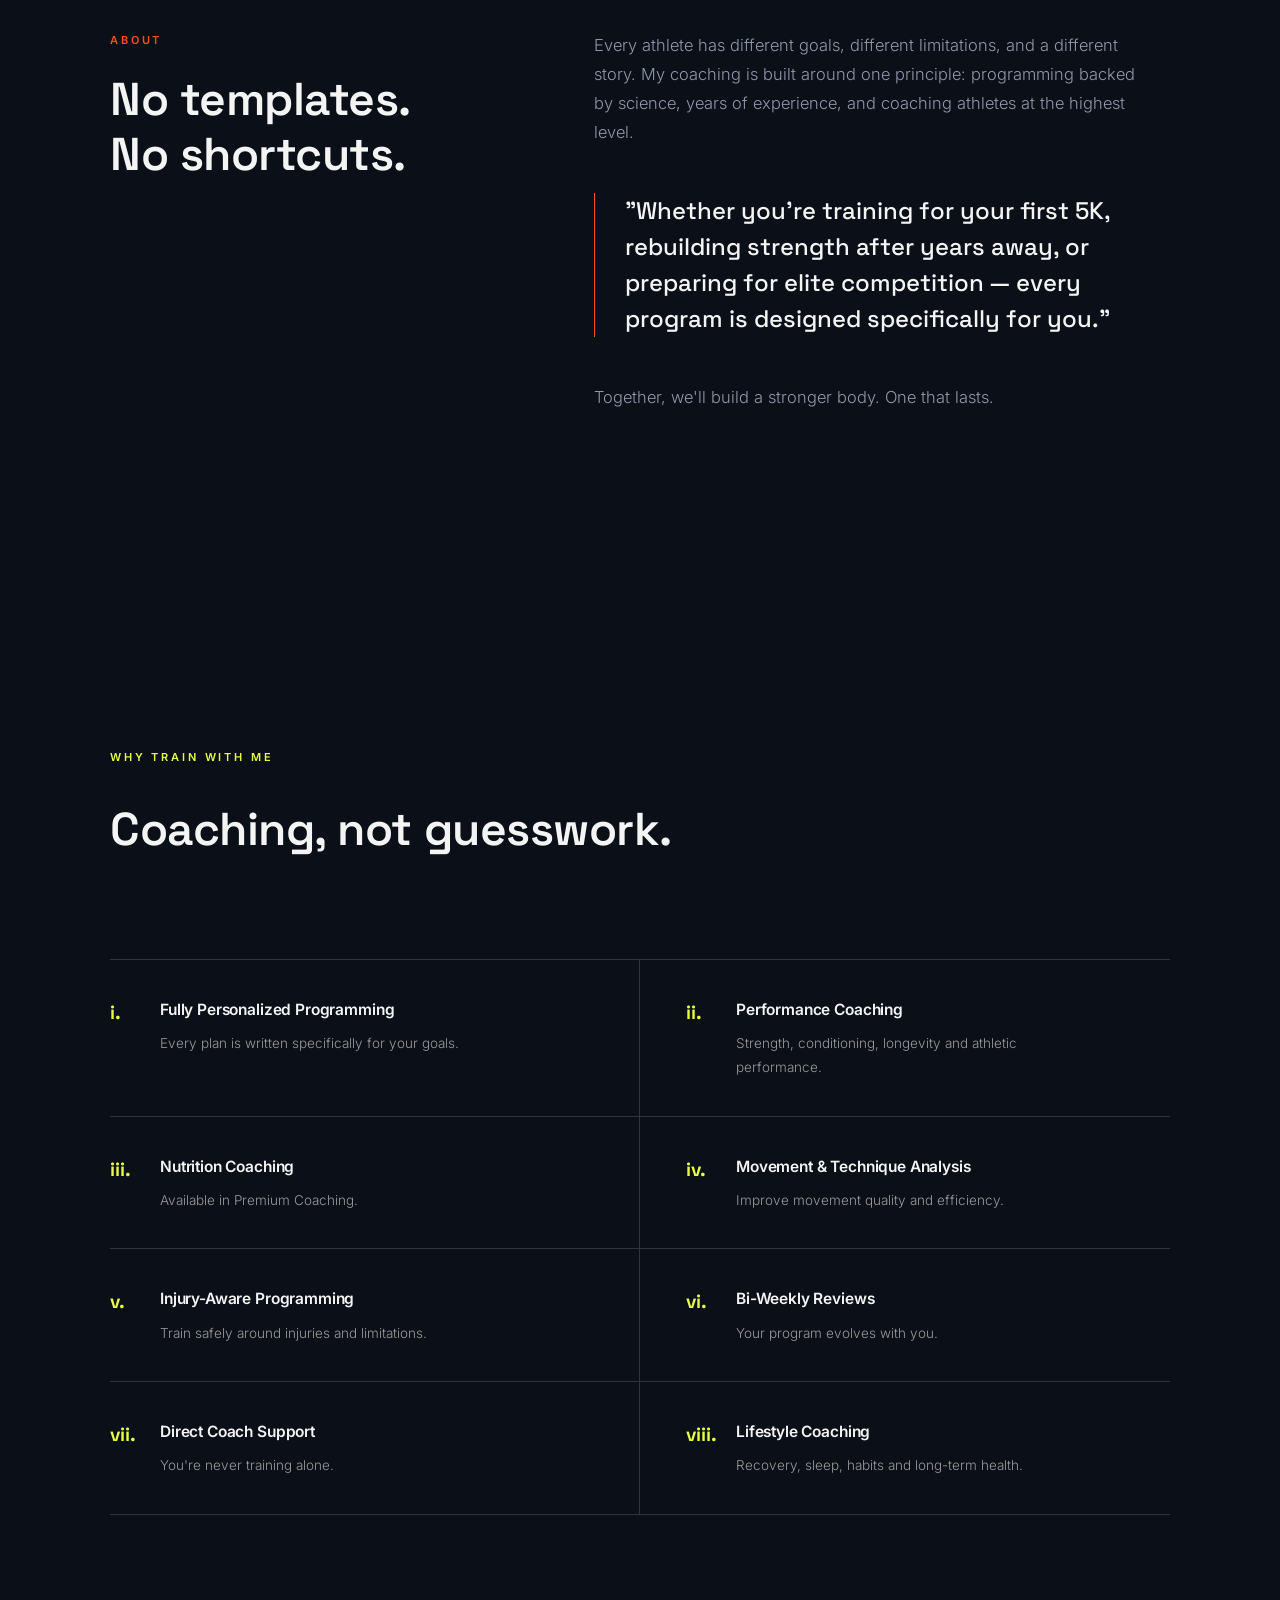
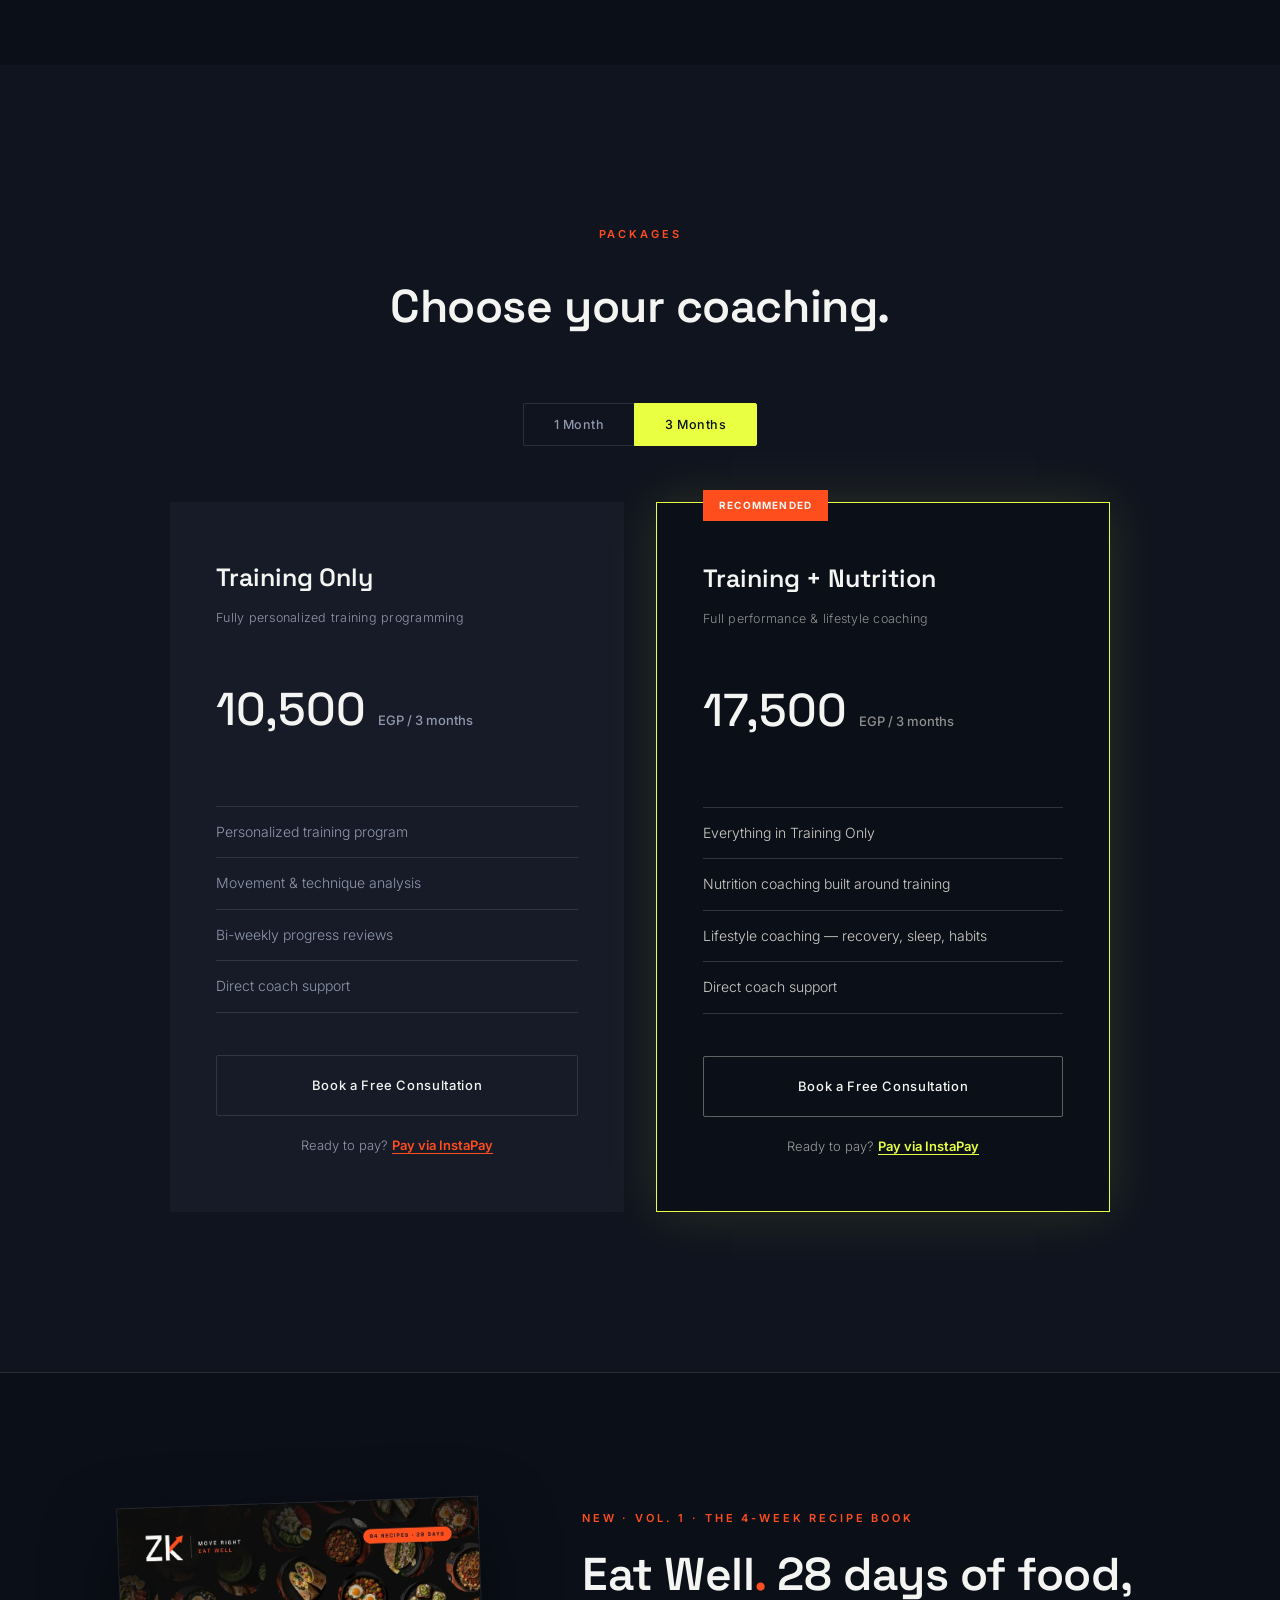
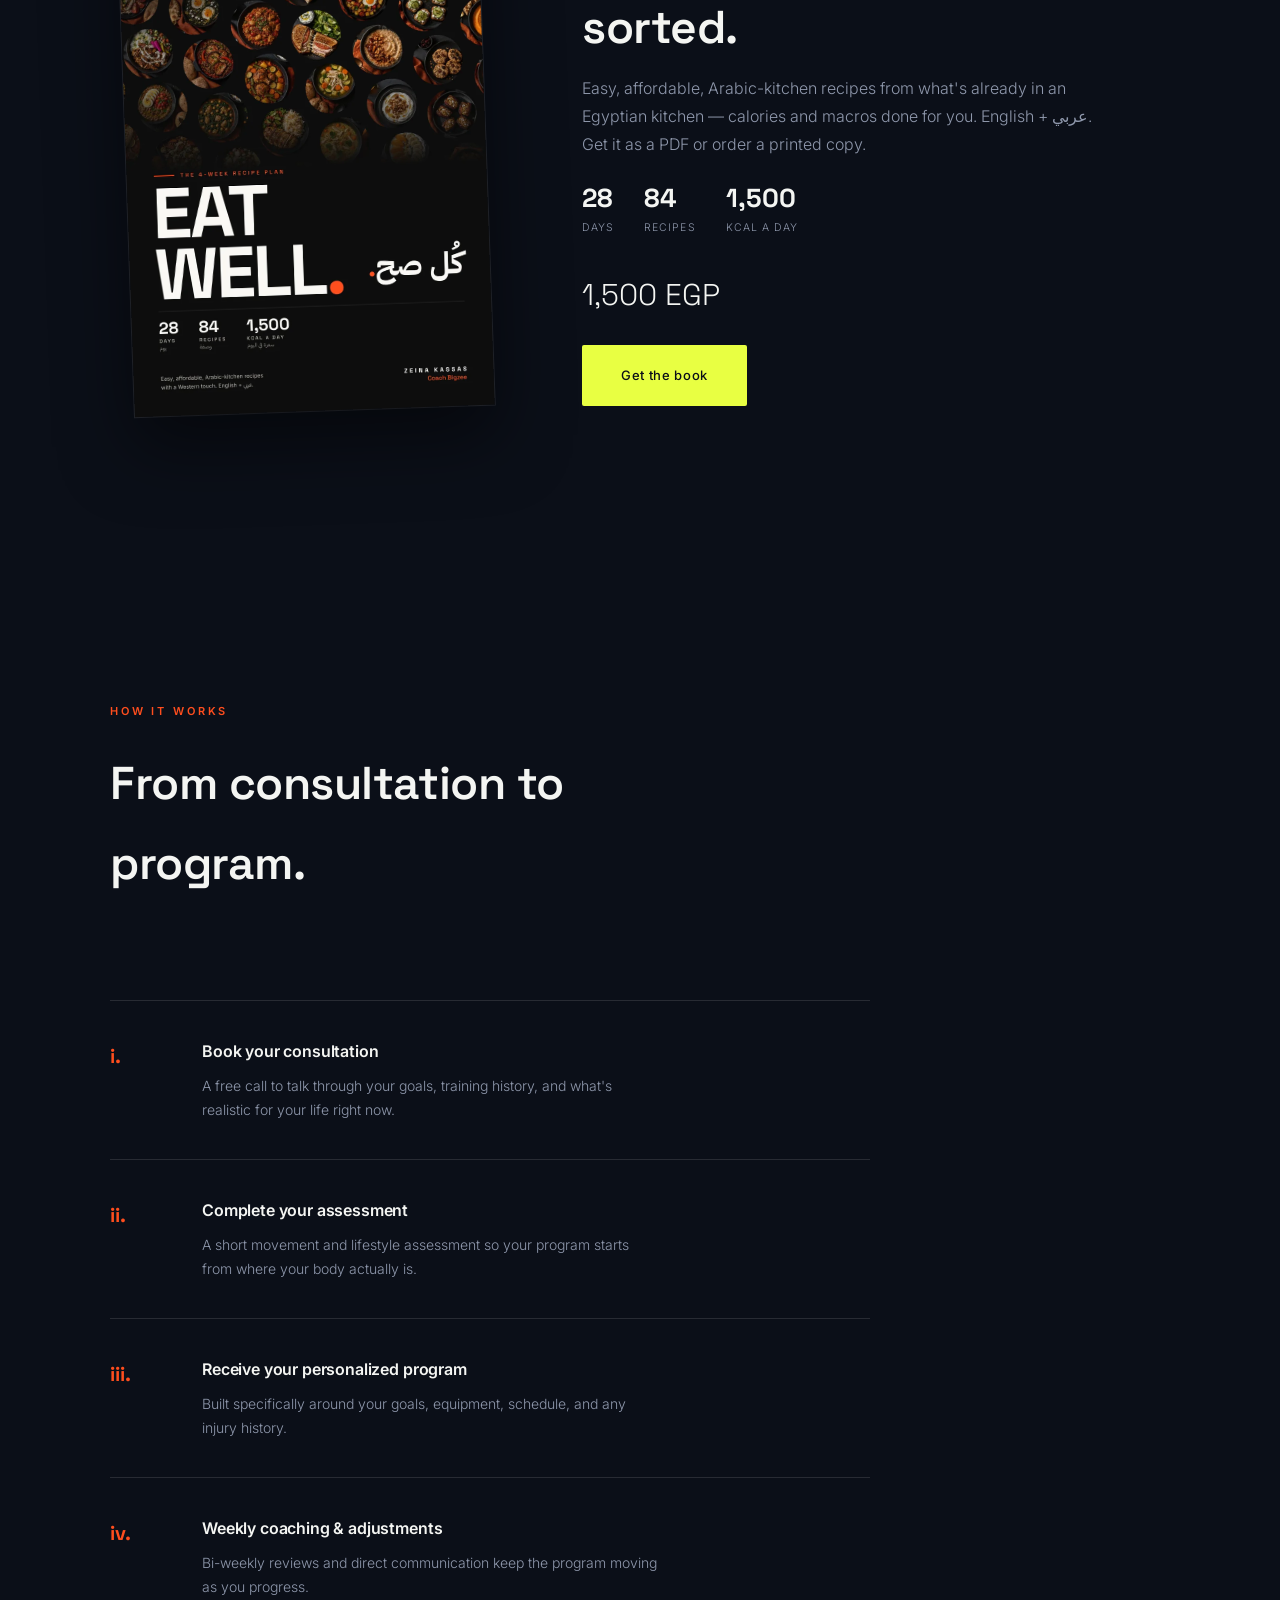
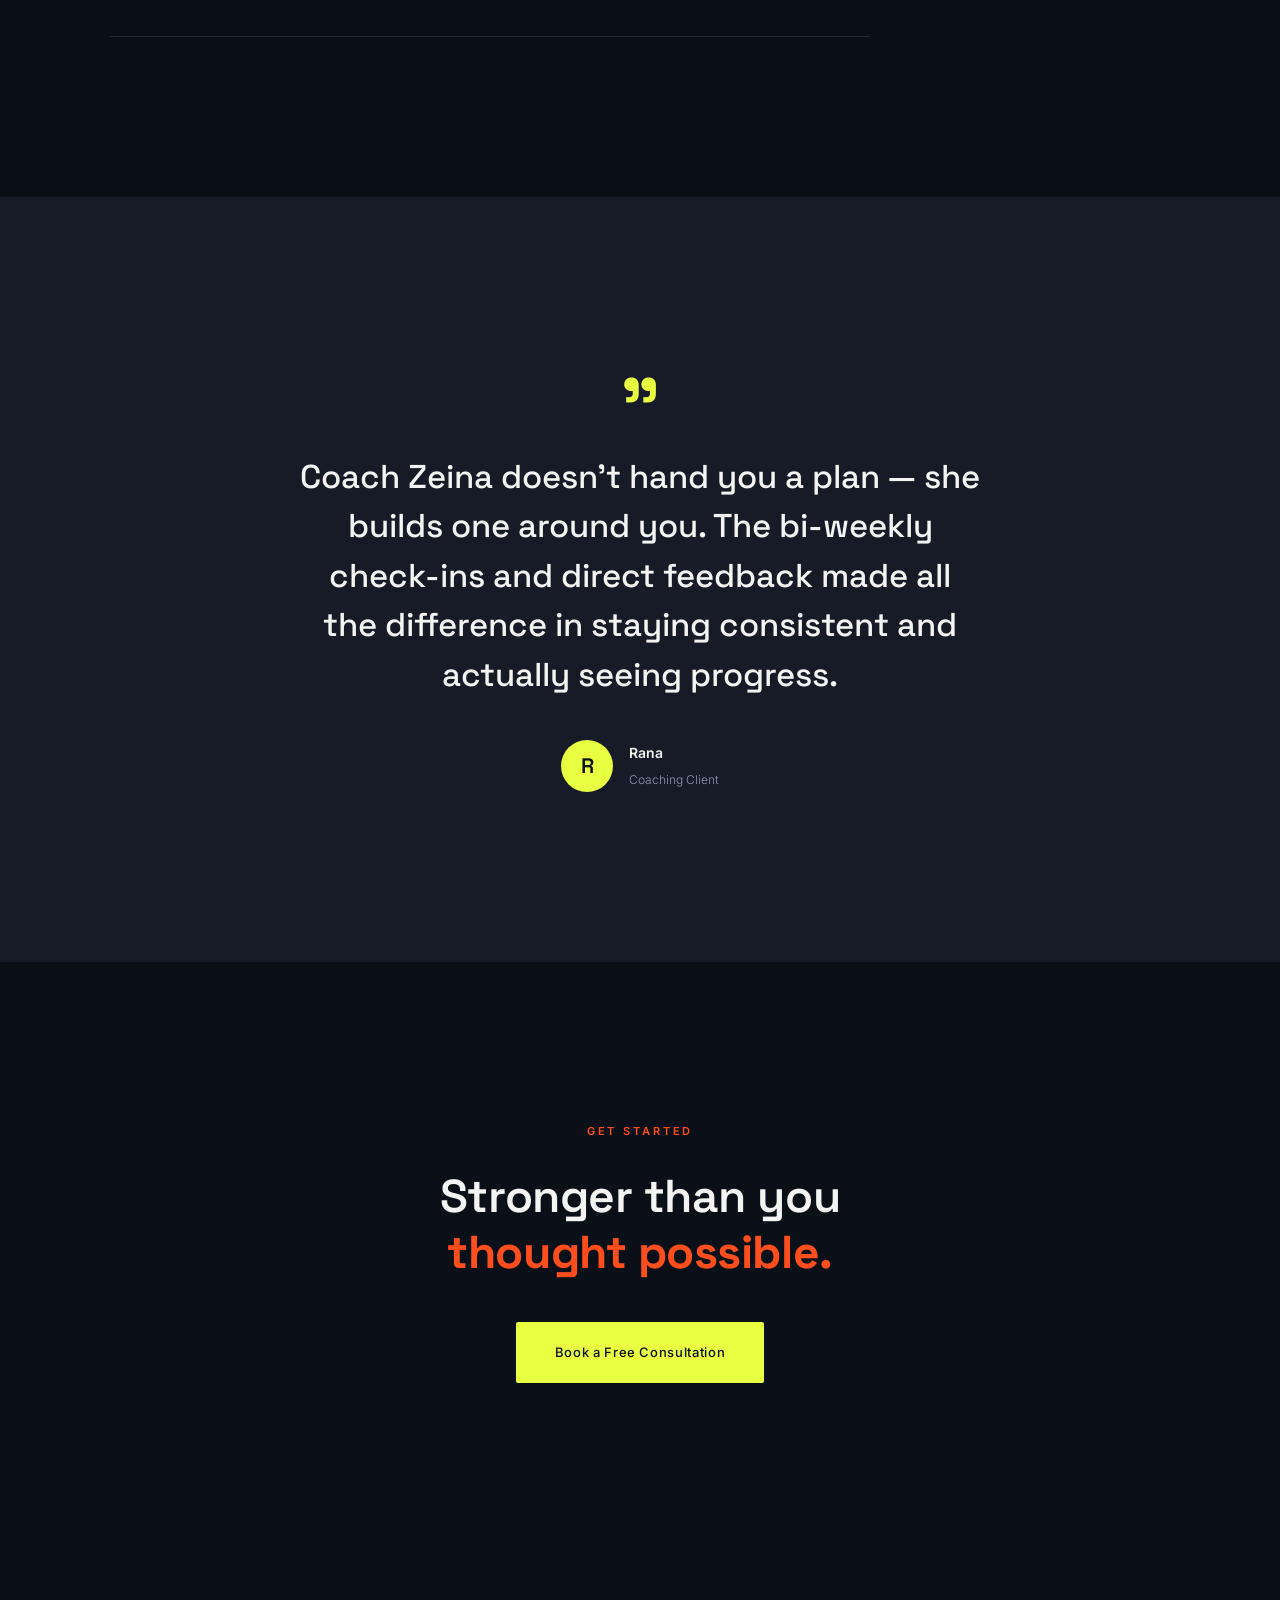
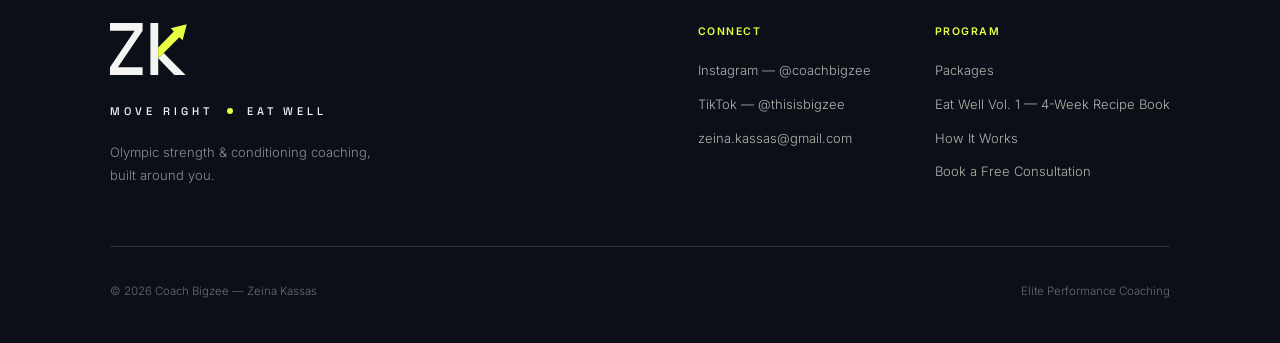
==== commit 274a5ab3: "Use the new book cover (from the updated PDF) Co-Authored-By: Claude Opus 5.5 <noreply@anthropic.com" ====
--- a/index.html
+++ b/index.html
@@ -346,6 +346,37 @@
   .shop-teaser .st-price small{font-size:13px;color:var(--gold-soft);display:block;font-family:var(--sans);}
   @media(max-width:980px){.shop-teaser .wrap{grid-template-columns:1fr;gap:50px;}.shop-teaser .st-cover{max-width:260px;}}
   @media(max-width:640px){.shop-teaser{padding:70px 0;}}
+
+  /* ---------- Eat Well popup ---------- */
+  .zk-pop{position:fixed;inset:0;z-index:1000;display:flex;align-items:center;justify-content:center;padding:16px;background:rgba(5,8,14,.78);backdrop-filter:blur(4px);-webkit-backdrop-filter:blur(4px);opacity:0;transition:opacity .35s ease;}
+  .zk-pop[hidden]{display:none;}
+  .zk-pop.open{opacity:1;}
+  .zk-pop-card{position:relative;width:100%;max-width:760px;max-height:calc(100vh - 32px);overflow:auto;background:var(--champagne);border:1px solid var(--hairline);box-shadow:0 40px 120px rgba(0,0,0,.6);display:grid;grid-template-columns:0.85fr 1.15fr;transform:translateY(18px) scale(.98);transition:transform .35s ease;}
+  .zk-pop.open .zk-pop-card{transform:none;}
+  .zk-pop-cover{position:relative;background:var(--espresso);display:flex;align-items:center;justify-content:center;padding:34px 28px;}
+  .zk-pop-cover img{width:100%;max-width:240px;height:auto;display:block;transform:rotate(-2deg);box-shadow:0 24px 60px rgba(0,0,0,.55),0 0 0 1px var(--hairline);}
+  html[dir=rtl] .zk-pop-cover img{transform:rotate(2deg);}
+  .zk-pop-body{padding:42px 38px 34px;display:flex;flex-direction:column;justify-content:center;}
+  .zk-pop-body .eyebrow{display:block;margin-bottom:14px;}
+  .zk-pop-body h2{font-family:var(--serif);font-size:clamp(28px,3.4vw,38px);line-height:1.08;margin:0 0 14px;color:var(--ivory);}
+  .zk-pop-body h2 em{font-style:normal;color:var(--gold);}
+  .zk-pop-body p{color:var(--taupe);font-size:15px;line-height:1.6;margin:0 0 20px;}
+  .zk-pop-price{font-family:var(--serif);font-size:28px;font-weight:600;color:var(--ivory);margin-bottom:22px;line-height:1.2;}
+  .zk-pop-price s{font-size:17px;color:var(--taupe);margin-inline-start:10px;font-weight:400;}
+  .zk-pop-price small{display:block;font-family:var(--sans);font-size:13px;font-weight:500;color:var(--olive);margin-top:6px;}
+  .zk-pop-actions{display:flex;gap:16px;align-items:center;flex-wrap:wrap;}
+  .zk-pop-later{background:none;border:0;color:var(--taupe);font:inherit;font-size:13px;cursor:pointer;text-decoration:underline;text-underline-offset:3px;padding:6px 0;}
+  .zk-pop-later:hover{color:var(--ivory);}
+  .zk-pop-x{position:absolute;top:12px;inset-inline-end:12px;width:40px;height:40px;border-radius:50%;border:1px solid var(--hairline);background:rgba(11,15,24,.7);color:var(--ivory);font-size:22px;line-height:1;cursor:pointer;display:flex;align-items:center;justify-content:center;z-index:2;}
+  .zk-pop-x:hover{border-color:var(--gold);color:var(--gold);}
+  .zk-pop-flag{position:absolute;top:18px;inset-inline-start:18px;background:var(--gold);color:#fff;font-size:11px;font-weight:700;letter-spacing:.12em;text-transform:uppercase;padding:7px 12px;z-index:1;}
+  @media(max-width:680px){
+    .zk-pop-card{grid-template-columns:1fr;}
+    .zk-pop-cover{padding:28px 20px 18px;}
+    .zk-pop-cover img{max-width:150px;}
+    .zk-pop-body{padding:22px 22px 26px;}
+  }
+  @media(prefers-reduced-motion:reduce){.zk-pop,.zk-pop-card{transition:none;}}
 </style>
 </head>
 <body>
@@ -536,7 +567,7 @@
 <!-- ============ SHOP: EAT WELL ============ -->
 <section class="shop-teaser" id="eat-well">
   <div class="wrap">
-    <a class="st-cover reveal" href="eat-well.html"><span class="st-flag" id="stFlag" hidden>Launch offer</span><img src="assets/shop/eat-well-cover.webp" alt="Eat Well Vol. 1 — The 4-Week Recipe Book" loading="lazy"></a>
+    <a class="st-cover reveal" href="eat-well.html"><span class="st-flag" id="stFlag" hidden>Launch offer</span><img src="assets/shop/eat-well-cover-v2.webp" alt="Eat Well Vol. 1 — The 4-Week Recipe Book" loading="lazy"></a>
     <div class="reveal">
       <span class="eyebrow">New · Vol. 1 · The 4-Week Recipe Book</span>
       <h2>Eat Well<em>.</em> 28 days of food, sorted.</h2>
@@ -717,5 +748,67 @@
   })();
 </script>
 
+
+<!-- ============ EAT WELL POPUP ============ -->
+<div class="zk-pop" id="zkPop" role="dialog" aria-modal="true" aria-labelledby="zkPopTitle" hidden>
+  <div class="zk-pop-card">
+    <button class="zk-pop-x" type="button" id="zkPopX" aria-label="Close">×</button>
+    <div class="zk-pop-cover"><span class="zk-pop-flag" id="zkPopFlag" hidden>Launch offer</span><img src="assets/shop/eat-well-cover-v2.webp" alt="Eat Well Vol. 1 — The 4-Week Recipe Book" width="900" height="1271" loading="lazy"></div>
+    <div class="zk-pop-body">
+      <span class="eyebrow">New · Vol. 1 · The 4-Week Recipe Book</span>
+      <h2 id="zkPopTitle">Eat Well<em>.</em> 28 days of food, sorted.</h2>
+      <p>84 easy recipes from what's already in an Egyptian kitchen, with calories and macros done for you. English + عربي — PDF or printed copy.</p>
+      <div class="zk-pop-price" id="zkPopPrice"></div>
+      <div class="zk-pop-actions">
+        <a class="btn btn-primary" id="zkPopGo" href="https://www.zeinakassas.fit/eat-well.html">Get the book</a>
+        <button class="zk-pop-later" type="button" id="zkPopLater">Maybe later</button>
+      </div>
+    </div>
+  </div>
+</div>
+<script>
+  // Eat Well popup: appears at most once a day, 3 seconds after the page opens.
+  (function(){
+    var pop=document.getElementById('zkPop'); if(!pop) return;
+    var KEY='zkEatWellPopSeen', DAY=864e5, last=0;
+    try{ last=Number(localStorage.getItem(KEY))||0; }catch(e){}
+    if(Date.now()-last<DAY || location.hash==='#eat-well') return;
+
+    var ar=document.documentElement.lang==='ar', cur=ar?' جنيه':' EGP';
+    var now=Date.now(), s=Date.parse('2026-11-13T00:00:00+02:00'), e=Date.parse('2026-11-23T00:00:00+02:00');
+    var price=document.getElementById('zkPopPrice');
+    if(now>=s&&now<e){ price.innerHTML='1,200'+cur+'<s>1,500'+cur+'</s><small>'+(ar?'عرض الإطلاق — لمدة 10 أيام بس':'Launch offer — 10 days only')+'</small>'; document.getElementById('zkPopFlag').hidden=false; }
+    else if(now<s){ price.innerHTML='1,500'+cur+'<small>'+(ar?'عرض الإطلاق 1,200 جنيه يبدأ الجمعة 13 نوفمبر':'Launch offer: 1,200 EGP from Friday 13 Nov')+'</small>'; }
+    else { price.textContent='1,500'+cur; }
+
+    var lastFocus=null;
+    function remember(){ try{ localStorage.setItem(KEY,String(Date.now())); }catch(e){} }
+    function onKey(ev){
+      if(ev.key==='Escape') close();
+      if(ev.key==='Tab'){ // keep keyboard focus inside the popup
+        var f=pop.querySelectorAll('a,button'), a=f[0], z=f[f.length-1];
+        if(ev.shiftKey&&document.activeElement===a){ ev.preventDefault(); z.focus(); }
+        else if(!ev.shiftKey&&document.activeElement===z){ ev.preventDefault(); a.focus(); }
+      }
+    }
+    function open(){
+      lastFocus=document.activeElement; remember();
+      pop.hidden=false; document.body.style.overflow='hidden';
+      requestAnimationFrame(function(){ pop.classList.add('open'); document.getElementById('zkPopX').focus(); });
+      document.addEventListener('keydown',onKey);
+    }
+    function close(){
+      pop.classList.remove('open'); document.body.style.overflow='';
+      document.removeEventListener('keydown',onKey);
+      setTimeout(function(){ pop.hidden=true; },300);
+      if(lastFocus&&lastFocus.focus) lastFocus.focus();
+    }
+    document.getElementById('zkPopX').onclick=close;
+    document.getElementById('zkPopLater').onclick=close;
+    pop.addEventListener('click',function(ev){ if(ev.target===pop) close(); });
+    setTimeout(open,3000);
+  })();
+</script>
+
 </body>
 </html>
